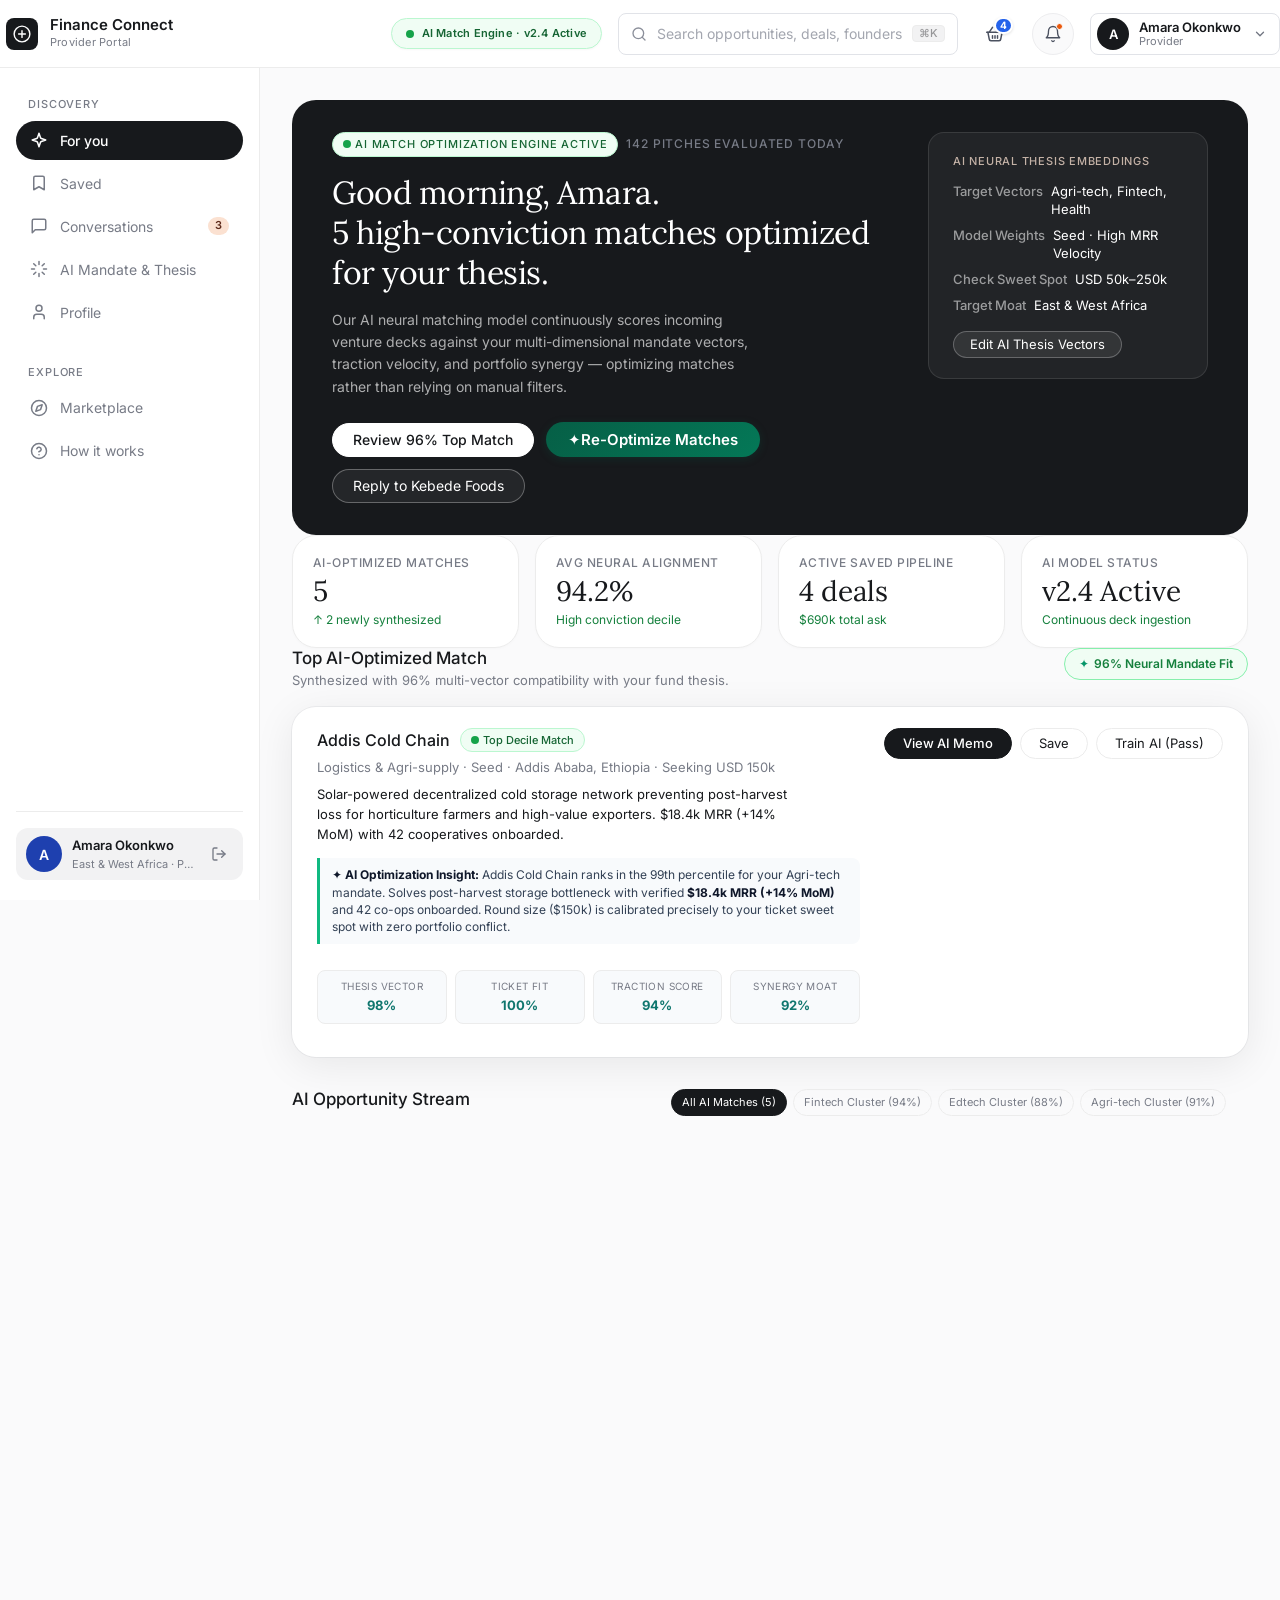
==== dashboard.html @ 10f875cd "Initial commit: Finance Connect AI match optimization platform" ====
<!DOCTYPE html>
<html lang="en">
<head>
  <meta charset="UTF-8" />
  <meta name="viewport" content="width=device-width, initial-scale=1.0" />
  <title>Finance Connect — Provider Dashboard</title>
  <meta name="description" content="Your Finance Connect investor dashboard — matched opportunities, deal pipeline, conversations, and investment focus." />
  <link rel="preconnect" href="https://fonts.googleapis.com" />
  <link rel="preconnect" href="https://fonts.gstatic.com" crossorigin />
  <link href="https://fonts.googleapis.com/css2?family=Lora:ital,wght@0,400;0,500;1,400;1,500&family=Inter:wght@300;400;500;600;700&display=swap" rel="stylesheet" />
  <link rel="stylesheet" href="style.css" />
  <link rel="stylesheet" href="dashboard.css" />
</head>
<body class="dash-body">

  <!-- ── TOP NAVIGATION BAR ── -->
  <header class="dash-top-navbar" id="dash-top-navbar">
    <div class="dash-nav-left">
      <!-- Mobile sidebar hamburger toggle -->
      <button class="dash-nav-toggle" id="dash-sidebar-toggle" aria-label="Toggle navigation menu">
        <svg width="20" height="20" viewBox="0 0 24 24" fill="none" stroke="currentColor" stroke-width="2" stroke-linecap="round">
          <line x1="3" y1="12" x2="21" y2="12"/>
          <line x1="3" y1="6" x2="21" y2="6"/>
          <line x1="3" y1="18" x2="21" y2="18"/>
        </svg>
      </button>

      <!-- Brand Logo -->
      <a href="index.html" class="dash-nav-logo" aria-label="Finance Connect home">
        <div class="dash-logo-icon">
          <svg width="18" height="18" viewBox="0 0 32 32" fill="none">
            <circle cx="16" cy="16" r="14" stroke="#fff" stroke-width="2.5"/>
            <path d="M10 16h12M16 10v12" stroke="#fff" stroke-width="2.5" stroke-linecap="round"/>
          </svg>
        </div>
        <div class="dash-logo-text-group">
          <span class="dash-logo-title">Finance Connect</span>
          <span class="dash-logo-subtitle">Provider Portal</span>
        </div>
      </a>
    </div>

    <!-- Right Controls: Search, Basket/Saved Deals, Notifications, User Profile Capsule -->
    <div class="dash-nav-right">
      <!-- AI Match Optimization Engine Indicator -->
      <div class="dash-ai-engine-pill" title="AI Match Optimization Engine Active">
        <span class="ai-pulse-dot"></span>
        <span>AI Match Engine · v2.4 Active</span>
      </div>

      <!-- Search Input Box -->
      <div class="dash-nav-search" id="dash-nav-search">
        <svg class="dash-search-icon" width="16" height="16" viewBox="0 0 24 24" fill="none" stroke="currentColor" stroke-width="2" stroke-linecap="round" stroke-linejoin="round">
          <circle cx="11" cy="11" r="8"/>
          <line x1="21" y1="21" x2="16.65" y2="16.65"/>
        </svg>
        <input type="text" placeholder="Search opportunities, deals, founders" class="dash-search-input" id="dash-search-input" aria-label="Search opportunities, listings, conversations" />
        <span class="dash-search-shortcut">⌘K</span>
      </div>

      <!-- Action: Saved Basket (with Badge 4) -->
      <div class="dash-nav-action-wrap">
        <button class="dash-nav-icon-btn" id="dash-basket-btn" aria-label="Saved pipeline deals" title="Saved pipeline opportunities">
          <svg width="20" height="20" viewBox="0 0 24 24" fill="none" stroke="currentColor" stroke-width="1.8" stroke-linecap="round" stroke-linejoin="round">
            <path d="m5 10 4-6"/>
            <path d="m19 10-4-6"/>
            <path d="M2 10h20"/>
            <path d="m3.5 10 1.6 8.2a2 2 0 0 0 2 1.8h9.8a2 2 0 0 0 2-1.8l1.6-8.2"/>
            <line x1="9" y1="14" x2="9" y2="17"/>
            <line x1="12" y1="14" x2="12" y2="17"/>
            <line x1="15" y1="14" x2="15" y2="17"/>
          </svg>
          <span class="dash-basket-badge" id="basket-badge-count">4</span>
        </button>

        <!-- Saved deals popover -->
        <div class="dash-popover dash-basket-popover" id="dash-basket-popover">
          <div class="dash-popover-title-row">
            <span class="dash-popover-title">Saved Pipeline Deals</span>
            <span class="dash-badge" id="popover-saved-count">4 items</span>
          </div>
          <div class="dash-popover-list">
            <a href="javascript:void(0)" class="dash-mini-card" data-tab="saved">
              <div class="dash-mini-card-text">
                <span class="dash-mini-card-title">Addis Cold Chain</span>
                <span class="dash-mini-card-sub">Logistics · Seed · USD 150k</span>
              </div>
            </a>
            <a href="javascript:void(0)" class="dash-mini-card" data-tab="saved">
              <div class="dash-mini-card-text">
                <span class="dash-mini-card-title">Kebede Organic Foods</span>
                <span class="dash-mini-card-sub">Agri-processing · Seed · USD 150k</span>
              </div>
            </a>
            <a href="javascript:void(0)" class="dash-mini-card" data-tab="saved">
              <div class="dash-mini-card-text">
                <span class="dash-mini-card-title">SolarLink Clean Energy</span>
                <span class="dash-mini-card-sub">Solar &amp; Storage · USD 220k</span>
              </div>
            </a>
            <a href="javascript:void(0)" class="dash-mini-card" data-tab="saved">
              <div class="dash-mini-card-text">
                <span class="dash-mini-card-title">Meskel Learning</span>
                <span class="dash-mini-card-sub">Edtech · Pre-seed · USD 80k</span>
              </div>
            </a>
          </div>
          <div style="padding-top: 8px; border-top: 1px solid var(--color-border); margin-top: 6px; text-align: center;">
            <button class="btn btn-filled" style="width: 100%; font-size: 12px; padding: 6px 12px;" data-tab="saved">Open Deal Pipeline</button>
          </div>
        </div>
      </div>

      <!-- Notification Bell Button -->
      <div class="dash-nav-action-wrap">
        <button class="dash-nav-icon-btn dash-bell-btn" id="dash-bell-btn" aria-label="Notifications (3 unread)" title="Notifications">
          <svg width="18" height="18" viewBox="0 0 24 24" fill="none" stroke="currentColor" stroke-width="1.8" stroke-linecap="round" stroke-linejoin="round">
            <path d="M6 8a6 6 0 0 1 12 0c0 7 3 9 3 9H3s3-2 3-9"/>
            <path d="M10.3 21a1.94 1.94 0 0 0 3.4 0"/>
          </svg>
          <span class="dash-bell-dot"></span>
        </button>

        <!-- Notifications popover -->
        <div class="dash-popover dash-notif-popover" id="dash-notif-popover">
          <div class="dash-popover-title-row">
            <span class="dash-popover-title">Notifications</span>
            <span class="dash-badge">3 unread</span>
          </div>
          <div class="dash-popover-list">
            <a href="javascript:void(0)" class="dash-mini-card" data-tab="conversations">
              <div class="dash-mini-card-text">
                <span class="dash-mini-card-title">Kebede Foods replied</span>
                <span class="dash-mini-card-sub">Updated pitch deck &amp; model shared · 12m ago</span>
              </div>
            </a>
            <a href="javascript:void(0)" class="dash-mini-card" data-tab="for-you">
              <div class="dash-mini-card-text">
                <span class="dash-mini-card-title">New 96% Match: Addis Cold Chain</span>
                <span class="dash-mini-card-sub">Perfect fit for seed agritech/logistics</span>
              </div>
            </a>
            <a href="javascript:void(0)" class="dash-mini-card" data-tab="conversations">
              <div class="dash-mini-card-text">
                <span class="dash-mini-card-title">Selam Health call booked</span>
                <span class="dash-mini-card-sub">Scheduled for Friday 2:00 PM EAT</span>
              </div>
            </a>
          </div>
        </div>
      </div>

      <!-- User Profile Capsule -->
      <div class="dash-user-capsule-wrap">
        <button class="dash-user-capsule" id="dash-user-capsule-btn" aria-haspopup="true" aria-expanded="false" aria-label="User account menu">
          <img src="https://images.unsplash.com/photo-1573496359142-b8d87734a5a2?auto=format&fit=crop&w=120&h=120&q=80" alt="Amara Okonkwo" class="dash-capsule-avatar-img" onerror="this.style.display='none'; this.nextElementSibling.style.display='flex';" />
          <div class="dash-capsule-avatar-fallback">A</div>
          <div class="dash-capsule-text">
            <span class="dash-capsule-name">Amara Okonkwo</span>
            <span class="dash-capsule-role">Provider</span>
          </div>
          <svg class="dash-capsule-chevron" width="14" height="14" viewBox="0 0 24 24" fill="none" stroke="currentColor" stroke-width="2.2" stroke-linecap="round" stroke-linejoin="round">
            <polyline points="6 9 12 15 18 9"></polyline>
          </svg>
        </button>

        <!-- Dropdown Menu -->
        <div class="dash-popover dash-user-menu" id="dash-user-menu">
          <div class="dash-popover-header">
            <div class="dash-popover-user-name">Amara Okonkwo</div>
            <div class="dash-popover-user-email">amara.okonkwo@nilehorizon.capital</div>
          </div>
          <div class="dash-popover-divider"></div>
          <a href="javascript:void(0)" class="dash-popover-link" data-tab="profile">
            <svg width="15" height="15" viewBox="0 0 24 24" fill="none" stroke="currentColor" stroke-width="2"><path d="M20 21v-2a4 4 0 0 0-4-4H8a4 4 0 0 0-4 4v2"/><circle cx="12" cy="7" r="4"/></svg>
            Provider Profile &amp; Credentials
          </a>
          <a href="javascript:void(0)" class="dash-popover-link" data-tab="focus">
            <svg width="15" height="15" viewBox="0 0 24 24" fill="none" stroke="currentColor" stroke-width="2"><circle cx="12" cy="12" r="10"/><circle cx="12" cy="6" r="2"/></svg>
            Investment Mandate
          </a>
          <a href="javascript:void(0)" class="dash-popover-link" data-tab="saved">
            <svg width="15" height="15" viewBox="0 0 24 24" fill="none" stroke="currentColor" stroke-width="2"><path d="m19 21-7-4-7 4V5a2 2 0 0 1 2-2h10a2 2 0 0 1 2 2v16z"/></svg>
            Saved Deals Pipeline
          </a>
          <a href="index.html" class="dash-popover-link">
            <svg width="15" height="15" viewBox="0 0 24 24" fill="none" stroke="currentColor" stroke-width="2"><circle cx="12" cy="12" r="10"/><polygon points="16.24 7.76 14.12 14.12 7.76 16.24 9.88 9.88 16.24 7.76"/></svg>
            Public Marketplace
          </a>
          <div class="dash-popover-divider"></div>
          <a href="index.html" class="dash-popover-link logout-link">
            <svg width="15" height="15" viewBox="0 0 24 24" fill="none" stroke="currentColor" stroke-width="2"><path d="M9 21H5a2 2 0 0 1-2-2V5a2 2 0 0 1 2-2h4"/><polyline points="16 17 21 12 16 7"/><line x1="21" y1="12" x2="9" y2="12"/></svg>
            Sign out
          </a>
        </div>
      </div>
    </div>
  </header>

  <!-- ── APP LAYOUT WRAPPER ── -->
  <div class="dash-layout">

    <!-- SIDEBAR NAVIGATION -->
    <aside class="dash-sidebar" id="dash-sidebar">
      <div class="dash-sidebar-top">
        <!-- Navigation Links -->
        <nav class="dash-nav-group" aria-label="Main menu">
          <div class="dash-nav-section-title">Discovery</div>
          
          <a href="#for-you" class="dash-nav-item dash-nav-item-active" data-tab="for-you" id="nav-for-you">
            <svg width="18" height="18" viewBox="0 0 24 24" fill="none" stroke="currentColor" stroke-width="2" stroke-linecap="round" stroke-linejoin="round">
              <path d="m12 3-1.9 5.8a2 2 0 0 1-1.3 1.3L3 12l5.8 1.9a2 2 0 0 1 1.3 1.3L12 21l1.9-5.8a2 2 0 0 1 1.3-1.3L21 12l-5.8-1.9a2 2 0 0 1-1.3-1.3z"/>
            </svg>
            <span>For you</span>
          </a>

          <a href="#saved" class="dash-nav-item" data-tab="saved" id="nav-saved">
            <svg width="18" height="18" viewBox="0 0 24 24" fill="none" stroke="currentColor" stroke-width="2" stroke-linecap="round" stroke-linejoin="round">
              <path d="m19 21-7-4-7 4V5a2 2 0 0 1 2-2h10a2 2 0 0 1 2 2v16z"/>
            </svg>
            <span>Saved</span>
          </a>

          <a href="#conversations" class="dash-nav-item" data-tab="conversations" id="nav-conversations">
            <svg width="18" height="18" viewBox="0 0 24 24" fill="none" stroke="currentColor" stroke-width="2" stroke-linecap="round" stroke-linejoin="round">
              <path d="M21 15a2 2 0 0 1-2 2H7l-4 4V5a2 2 0 0 1 2-2h14a2 2 0 0 1 2 2z"/>
            </svg>
            <span>Conversations</span>
            <span class="dash-badge" aria-label="3 unread">3</span>
          </a>

          <a href="#focus" class="dash-nav-item" data-tab="focus" id="nav-focus">
            <svg width="18" height="18" viewBox="0 0 24 24" fill="none" stroke="currentColor" stroke-width="2" stroke-linecap="round" stroke-linejoin="round">
              <path d="M12 2v4M12 18v4M4.93 4.93l2.83 2.83M16.24 16.24l2.83 2.83M2 12h4M18 12h4M4.93 19.07l2.83-2.83M16.24 7.76l2.83-2.83"/>
            </svg>
            <span>AI Mandate &amp; Thesis</span>
          </a>

          <a href="#profile" class="dash-nav-item" data-tab="profile" id="nav-profile">
            <svg width="18" height="18" viewBox="0 0 24 24" fill="none" stroke="currentColor" stroke-width="2" stroke-linecap="round" stroke-linejoin="round">
              <path d="M19 21v-2a4 4 0 0 0-4-4H9a4 4 0 0 0-4 4v2"/>
              <circle cx="12" cy="7" r="4"/>
            </svg>
            <span>Profile</span>
          </a>

          <div class="dash-nav-section-title" style="margin-top: 20px;">Explore</div>
          <a href="index.html" class="dash-nav-item" id="nav-marketplace">
            <svg width="18" height="18" viewBox="0 0 24 24" fill="none" stroke="currentColor" stroke-width="2" stroke-linecap="round" stroke-linejoin="round">
              <circle cx="12" cy="12" r="10"/>
              <polygon points="16.24 7.76 14.12 14.12 7.76 16.24 9.88 9.88 16.24 7.76"/>
            </svg>
            <span>Marketplace</span>
          </a>
          <a href="index.html#how-it-works" class="dash-nav-item" id="nav-how">
            <svg width="18" height="18" viewBox="0 0 24 24" fill="none" stroke="currentColor" stroke-width="2" stroke-linecap="round" stroke-linejoin="round">
              <circle cx="12" cy="12" r="10"/>
              <path d="M9.09 9a3 3 0 0 1 5.83 1c0 2-3 3-3 3"/>
              <line x1="12" y1="17" x2="12.01" y2="17"/>
            </svg>
            <span>How it works</span>
          </a>
        </nav>
      </div>

      <!-- Sidebar Bottom / Account -->
      <div class="dash-sidebar-bottom">
        <div class="dash-user-card" id="user-card">
          <div class="dash-avatar" aria-label="Amara's account">A</div>
          <div class="dash-user-info">
            <span class="dash-user-name">Amara Okonkwo</span>
            <span class="dash-user-role">East &amp; West Africa · Partner</span>
          </div>
          <a href="index.html" class="dash-user-logout" title="Back to homepage" aria-label="Back to homepage">
            <svg width="16" height="16" viewBox="0 0 24 24" fill="none" stroke="currentColor" stroke-width="2" stroke-linecap="round" stroke-linejoin="round">
              <path d="M9 21H5a2 2 0 0 1-2-2V5a2 2 0 0 1 2-2h4"/>
              <polyline points="16 17 21 12 16 7"/>
              <line x1="21" y1="12" x2="9" y2="12"/>
            </svg>
          </a>
        </div>
      </div>
    </aside>

    <!-- Mobile Backdrop -->
    <div class="dash-sidebar-backdrop" id="sidebar-backdrop"></div>

    <!-- MAIN CONTENT VIEW CONTAINER -->
    <div class="dash-main-wrapper">
      <main class="dash-main" id="dash-main">

        <!-- ========================================================
             INTERFACE 1: "FOR YOU" (DEAL FLOW & MATCHES HUB)
             ======================================================== -->
        <div class="dash-view dash-view-active" id="view-for-you">

          <!-- ── HERO BANNER ── -->
          <section class="dash-hero" id="dash-hero" aria-labelledby="hero-heading">
            <div class="dash-hero-left">
              <p class="dash-hero-meta" style="display:flex; align-items:center; gap:8px;">
                <span class="ai-tag-pill"><span class="ai-pulse-dot"></span> AI Match Optimization Engine Active</span>
                <span style="font-size:12px; color:var(--color-slate-gray);">142 Pitches Evaluated Today</span>
              </p>
              <h1 class="dash-hero-heading" id="hero-heading">
                Good morning, Amara.<br />5 high-conviction matches optimized for your thesis.
              </h1>
              <p class="dash-hero-sub">
                Our AI neural matching model continuously scores incoming venture decks against your multi-dimensional mandate vectors, traction velocity, and portfolio synergy — optimizing matches rather than relying on manual filters.
              </p>
              <div class="dash-hero-ctas">
                <button class="btn dash-btn-hero-filled" onclick="openOppModal('addis')">Review 96% Top Match</button>
                <button class="btn btn-ai-optimize" id="hero-reoptimize-btn" onclick="runAiOptimization()">
                  <span id="opt-btn-icon">✦</span> <span id="opt-btn-text">Re-Optimize Matches</span>
                </button>
                <button class="btn dash-btn-hero-outline" data-tab="conversations">Reply to Kebede Foods</button>
              </div>
            </div>
            <div class="dash-hero-right">
              <p class="dash-focus-label">AI Neural Thesis Embeddings</p>
              <div class="dash-focus-rows">
                <div class="dash-focus-row">
                  <span class="dash-focus-key">Target Vectors</span>
                  <span class="dash-focus-val">Agri-tech, Fintech, Health</span>
                </div>
                <div class="dash-focus-row">
                  <span class="dash-focus-key">Model Weights</span>
                  <span class="dash-focus-val">Seed · High MRR Velocity</span>
                </div>
                <div class="dash-focus-row">
                  <span class="dash-focus-key">Check Sweet Spot</span>
                  <span class="dash-focus-val">USD 50k–250k</span>
                </div>
                <div class="dash-focus-row">
                  <span class="dash-focus-key">Target Moat</span>
                  <span class="dash-focus-val">East &amp; West Africa</span>
                </div>
              </div>
              <button class="btn dash-btn-focus-edit" data-tab="focus">Edit AI Thesis Vectors</button>
            </div>
          </section>

          <!-- Quick Metrics Bar -->
          <div class="view-metrics-strip">
            <div class="metric-box">
              <span class="metric-label">AI-Optimized Matches</span>
              <span class="metric-value">5</span>
              <span class="metric-trend" style="color:#15803d;">↑ 2 newly synthesized</span>
            </div>
            <div class="metric-box">
              <span class="metric-label">Avg Neural Alignment</span>
              <span class="metric-value">94.2%</span>
              <span class="metric-trend">High conviction decile</span>
            </div>
            <div class="metric-box">
              <span class="metric-label">Active Saved Pipeline</span>
              <span class="metric-value" id="metrics-saved-count">4 deals</span>
              <span class="metric-trend">$690k total ask</span>
            </div>
            <div class="metric-box">
              <span class="metric-label">AI Model Status</span>
              <span class="metric-value">v2.4 Active</span>
              <span class="metric-trend">Continuous deck ingestion</span>
            </div>
          </div>

          <!-- ── CONTENT SECTION ── -->
          <div class="dash-content">

            <!-- ── TOP MATCH ── -->
            <section class="dash-section" id="top-match" aria-labelledby="top-match-heading">
              <div class="dash-section-header">
                <div>
                  <h2 class="dash-section-title" id="top-match-heading">Top AI-Optimized Match</h2>
                  <p class="dash-section-sub">Synthesized with 96% multi-vector compatibility with your fund thesis.</p>
                </div>
                <span class="ai-match-badge highlight" style="padding: 6px 14px; font-size: 12px;">
                  <span class="ai-sparkle-icon">✦</span> 96% Neural Mandate Fit
                </span>
              </div>

              <div class="opp-card opp-card-featured" id="opp-addis">
                <div class="opp-card-main">
                  <div class="opp-card-info">
                    <div style="display:flex; align-items:center; gap: 10px;">
                      <h3 class="opp-name">Addis Cold Chain</h3>
                      <span class="ai-tag-pill"><span class="ai-pulse-dot"></span> Top Decile Match</span>
                    </div>
                    <p class="opp-meta">Logistics &amp; Agri-supply · Seed · Addis Ababa, Ethiopia · Seeking USD 150k</p>
                    <p class="opp-desc">
                      Solar-powered decentralized cold storage network preventing post-harvest loss for horticulture farmers and high-value exporters. $18.4k MRR (+14% MoM) with 42 cooperatives onboarded.
                    </p>

                    <div class="ai-rationale-callout">
                      <strong>✦ AI Optimization Insight:</strong> Addis Cold Chain ranks in the 99th percentile for your Agri-tech mandate. Solves post-harvest storage bottleneck with verified <strong>$18.4k MRR (+14% MoM)</strong> and 42 co-ops onboarded. Round size ($150k) is calibrated precisely to your ticket sweet spot with zero portfolio conflict.
                    </div>

                    <div class="ai-vector-strip">
                      <div class="ai-vector-item">
                        <div class="ai-vector-label">Thesis Vector</div>
                        <div class="ai-vector-value">98%</div>
                      </div>
                      <div class="ai-vector-item">
                        <div class="ai-vector-label">Ticket Fit</div>
                        <div class="ai-vector-value">100%</div>
                      </div>
                      <div class="ai-vector-item">
                        <div class="ai-vector-label">Traction Score</div>
                        <div class="ai-vector-value">94%</div>
                      </div>
                      <div class="ai-vector-item">
                        <div class="ai-vector-label">Synergy Moat</div>
                        <div class="ai-vector-value">92%</div>
                      </div>
                    </div>
                  </div>
                  <div class="opp-card-actions">
                    <button class="btn dash-btn-view" onclick="openOppModal('addis')">View AI Memo</button>
                    <button class="btn dash-btn-outline-sm save-toggle-btn" data-deal="Addis Cold Chain" data-ask="$150k" data-stage="Seed" data-sector="Logistics">Save</button>
                    <button class="btn dash-btn-outline-sm not-for-me-btn" title="Provides negative reinforcement to tune model weights">Train AI (Pass)</button>
                  </div>
                </div>
              </div>
            </section>

            <!-- ── MORE MATCHES ── -->
            <section class="dash-section" id="more-matches" aria-labelledby="more-matches-heading">
              <div class="dash-section-header">
                <div>
                  <h2 class="dash-section-title" id="more-matches-heading">AI Opportunity Stream</h2>
                  <p class="dash-section-sub">Continuously optimized and ranked by neural alignment with your mandate.</p>
                </div>
                <div class="trending-pills-wrap" style="margin: 0;">
                  <span class="trending-pill active-pill-tag" onclick="filterDeals(this, 'all')">All AI Matches (5)</span>
                  <span class="trending-pill" onclick="filterDeals(this, 'Fintech')">Fintech Cluster (94%)</span>
                  <span class="trending-pill" onclick="filterDeals(this, 'Edtech')">Edtech Cluster (88%)</span>
                  <span class="trending-pill" onclick="filterDeals(this, 'Agri-tech')">Agri-tech Cluster (91%)</span>
                  <span class="trending-pill" onclick="filterDeals(this, 'Clean')">CleanTech Cluster (95%)</span>
                </div>
              </div>

              <div class="opp-grid">

                <div class="opp-card" id="opp-meskel" data-sector="Edtech">
                  <div style="display:flex; justify-content:space-between; align-items:flex-start;">
                    <h3 class="opp-name">Meskel Learning</h3>
                    <span class="ai-match-badge"><span class="ai-sparkle-icon">✦</span> 88% Fit</span>
                  </div>
                  <p class="opp-meta">Edtech · Pre-seed · Nairobi · USD 80k</p>
                  <p style="font-size: 13px; color: var(--color-slate-gray); line-height: 1.4; margin: 4px 0;">
                    B2B STEM curriculum software and teacher training platform adopted by 120 private schools across Kenya.
                  </p>
                  <div class="ai-rationale-callout" style="margin: 4px 0 8px 0; font-size:11px;">
                    <strong>✦ AI Rationale:</strong> Strong school renewal rate (96%); matches early-stage East Africa digital learning thesis.
                  </div>
                  <div class="opp-tags">
                    <span class="opp-tag">Education</span>
                    <span class="opp-tag">Pre-seed</span>
                    <span class="opp-tag">Kenya</span>
                  </div>
                  <div class="opp-card-actions opp-card-actions-sm">
                    <button class="btn dash-btn-view" onclick="openOppModal('meskel')">View</button>
                    <button class="btn dash-btn-outline-sm save-toggle-btn" data-deal="Meskel Learning" data-ask="$80k" data-stage="Pre-seed" data-sector="Edtech">Save</button>
                    <button class="btn dash-btn-outline-sm not-for-me-btn" title="Provides negative feedback to refine future AI optimization">Train AI (Pass)</button>
                  </div>
                </div>

                <div class="opp-card" id="opp-tana" data-sector="Fintech">
                  <div style="display:flex; justify-content:space-between; align-items:flex-start;">
                    <h3 class="opp-name">Tana Payments</h3>
                    <span class="ai-match-badge" style="background:#dcfce7; color:#15803d;"><span class="ai-sparkle-icon">✦</span> 94% Fit</span>
                  </div>
                  <p class="opp-meta">Fintech · Seed · Lagos, Nigeria · USD 200k</p>
                  <p style="font-size: 13px; color: var(--color-slate-gray); line-height: 1.4; margin: 4px 0;">
                    Embedded working capital and treasury API for African FMCG distributors. $3.2M processed in Q3.
                  </p>
                  <div class="ai-rationale-callout" style="margin: 4px 0 8px 0; font-size:11px;">
                    <strong>✦ AI Rationale:</strong> Rapid Q3 GMV acceleration; fits high-conviction West Africa trade infrastructure vector.
                  </div>
                  <div class="opp-tags">
                    <span class="opp-tag">B2B Fintech</span>
                    <span class="opp-tag">Seed</span>
                    <span class="opp-tag">Nigeria</span>
                  </div>
                  <div class="opp-card-actions opp-card-actions-sm">
                    <button class="btn dash-btn-view" onclick="openOppModal('tana')">View</button>
                    <button class="btn dash-btn-outline-sm save-toggle-btn" data-deal="Tana Payments" data-ask="$200k" data-stage="Seed" data-sector="Fintech">Save</button>
                    <button class="btn dash-btn-outline-sm not-for-me-btn" title="Provides negative feedback to refine future AI optimization">Train AI (Pass)</button>
                  </div>
                </div>

                <div class="opp-card" id="opp-harar" data-sector="Agri-tech">
                  <div style="display:flex; justify-content:space-between; align-items:flex-start;">
                    <h3 class="opp-name">Harar Coffee Co-op</h3>
                    <span class="ai-match-badge"><span class="ai-sparkle-icon">✦</span> 91% Fit</span>
                  </div>
                  <p class="opp-meta">Agri-tech &amp; Export · Seed · Dire Dawa · USD 120k</p>
                  <p style="font-size: 13px; color: var(--color-slate-gray); line-height: 1.4; margin: 4px 0;">
                    Direct-to-roaster micro-lot traceability platform delivering 30% higher margins to 850 smallholders.
                  </p>
                  <div class="ai-rationale-callout" style="margin: 4px 0 8px 0; font-size:11px;">
                    <strong>✦ AI Rationale:</strong> $140k export revenue backed by locked EU buyer purchase orders; high ESG impact score.
                  </div>
                  <div class="opp-tags">
                    <span class="opp-tag">Agri-processing</span>
                    <span class="opp-tag">Seed</span>
                    <span class="opp-tag">Ethiopia</span>
                  </div>
                  <div class="opp-card-actions opp-card-actions-sm">
                    <button class="btn dash-btn-view" onclick="openOppModal('harar')">View</button>
                    <button class="btn dash-btn-outline-sm save-toggle-btn" data-deal="Harar Coffee Co-op" data-ask="$120k" data-stage="Seed" data-sector="Agri-tech">Save</button>
                    <button class="btn dash-btn-outline-sm not-for-me-btn" title="Provides negative feedback to refine future AI optimization">Train AI (Pass)</button>
                  </div>
                </div>

                <div class="opp-card" id="opp-solar" data-sector="Clean">
                  <div style="display:flex; justify-content:space-between; align-items:flex-start;">
                    <h3 class="opp-name">SolarLink Clean Energy</h3>
                    <span class="ai-match-badge" style="background:#e0e7ff; color:#3730a3;"><span class="ai-sparkle-icon">✦</span> 95% Fit</span>
                  </div>
                  <p class="opp-meta">CleanTech &amp; Mini-grids · Seed+ · Kigali, Rwanda · USD 220k</p>
                  <p style="font-size: 13px; color: var(--color-slate-gray); line-height: 1.4; margin: 4px 0;">
                    Containerized solar micro-grids with IoT remote metering powering 14 agro-processing hubs in Rwanda.
                  </p>
                  <div class="ai-rationale-callout" style="margin: 4px 0 8px 0; font-size:11px;">
                    <strong>✦ AI Rationale:</strong> Recurring telemetry cash flows from commercial agri-hubs; matches renewable asset focus.
                  </div>
                  <div class="opp-tags">
                    <span class="opp-tag">Renewable</span>
                    <span class="opp-tag">Seed</span>
                    <span class="opp-tag">Rwanda</span>
                  </div>
                  <div class="opp-card-actions opp-card-actions-sm">
                    <button class="btn dash-btn-view" onclick="openOppModal('solar')">View</button>
                    <button class="btn dash-btn-outline-sm save-toggle-btn" data-deal="SolarLink Clean Energy" data-ask="$220k" data-stage="Seed+" data-sector="Clean Energy">Save</button>
                    <button class="btn dash-btn-outline-sm not-for-me-btn" title="Provides negative feedback to refine future AI optimization">Train AI (Pass)</button>
                  </div>
                </div>

              </div>
            </section>

            <!-- ── PROFILE COMPLETION BANNER ── -->
            <section class="dash-section dash-profile-banner" id="profile-banner">
              <div class="profile-banner-text">
                <p class="profile-banner-title">Complete your Institutional Provider Credentials</p>
                <p class="profile-banner-sub">
                  Founders review verified investor credentials before sharing confidential data rooms and audited cap tables.
                </p>
              </div>
              <button class="btn btn-filled" data-tab="profile">View &amp; Verify Profile (85%)</button>
            </section>

          </div><!-- end dash-content -->
        </div><!-- end view-for-you -->


        <!-- ========================================================
             INTERFACE 2: "SAVED" (DEAL PIPELINE & DUE DILIGENCE)
             ======================================================== -->
        <div class="dash-view" id="view-saved">
          <div class="view-header">
            <div class="view-header-left">
              <div class="view-pretitle">Deal Flow Pipeline</div>
              <h1 class="view-title">Saved Opportunities &amp; Due Diligence</h1>
              <p class="view-subtitle">Track active evaluations, record diligence notes, and manage term sheet progressions.</p>
            </div>
            <div class="view-header-actions">
              <button class="btn dash-btn-outline-sm" onclick="exportPipeline()">
                <svg width="14" height="14" viewBox="0 0 24 24" fill="none" stroke="currentColor" stroke-width="2" style="margin-right:6px;"><path d="M21 15v4a2 2 0 0 1-2 2H5a2 2 0 0 1-2-2v-4"/><polyline points="7 10 12 15 17 10"/><line x1="12" y1="15" x2="12" y2="3"/></svg>
                Export Pipeline
              </button>
              <button class="btn btn-filled" data-tab="for-you" style="font-size:13px; padding:8px 18px;">+ Find More Deals</button>
            </div>
          </div>

          <!-- Pipeline Metrics Strip -->
          <div class="view-metrics-strip">
            <div class="metric-box">
              <span class="metric-label">Pipeline Volume</span>
              <span class="metric-value">$690,000</span>
              <span class="metric-trend">4 active opportunities</span>
            </div>
            <div class="metric-box">
              <span class="metric-label">In Due Diligence</span>
              <span class="metric-value">1 deal</span>
              <span class="metric-trend">Audit &amp; Data Room</span>
            </div>
            <div class="metric-box">
              <span class="metric-label">Term Sheet Stage</span>
              <span class="metric-value">1 deal</span>
              <span class="metric-trend" style="color:#15803d;">Co-syndicate lead</span>
            </div>
            <div class="metric-box">
              <span class="metric-label">Avg Ticket Requested</span>
              <span class="metric-value">$172.5k</span>
              <span class="metric-trend">Within $50k–$250k range</span>
            </div>
          </div>

          <!-- Pipeline Toolbar -->
          <div class="pipeline-toolbar">
            <div class="pipeline-filter-tabs">
              <button class="pipeline-filter-btn active" onclick="filterPipelineStage('all', this)">All Deals (4)</button>
              <button class="pipeline-filter-btn" onclick="filterPipelineStage('eval', this)">Evaluation (2)</button>
              <button class="pipeline-filter-btn" onclick="filterPipelineStage('diligence', this)">Due Diligence (1)</button>
              <button class="pipeline-filter-btn" onclick="filterPipelineStage('termsheet', this)">Term Sheet (1)</button>
            </div>
            <div style="font-size: 13px; color: var(--color-slate-gray);">
              💡 Drag or change dropdown to advance deal stages
            </div>
          </div>

          <!-- Pipeline Kanban Board -->
          <div class="pipeline-board">

            <!-- Column 1: Initial Evaluation -->
            <div class="pipeline-col" id="col-eval">
              <div class="pipeline-col-header">
                <div class="pipeline-col-title-group">
                  <span class="pipeline-col-title">1. Initial Evaluation</span>
                  <span class="pipeline-col-count" id="count-col-eval">2</span>
                </div>
              </div>

              <div class="pipeline-cards-list">
                
                <div class="pipeline-card" id="pcard-addis">
                  <div class="pipeline-card-top">
                    <div>
                      <h4 class="pipeline-card-name">Addis Cold Chain</h4>
                      <div class="pipeline-card-meta">Logistics · Seed · USD 150k</div>
                    </div>
                    <span class="pipeline-card-badge">96% Match</span>
                  </div>
                  <div class="pipeline-card-note">
                    "Reviewed unit economics on cold-storage lockers. Scheduled intro call with CEO Hanan for Thursday."
                  </div>
                  <div class="pipeline-card-footer">
                    <select class="pipeline-stage-select" onchange="moveDealStage(this, 'pcard-addis')">
                      <option value="eval" selected>Evaluation</option>
                      <option value="diligence">Due Diligence</option>
                      <option value="termsheet">Term Sheet</option>
                    </select>
                    <div class="pipeline-card-actions">
                      <button class="btn dash-btn-outline-sm" onclick="openOppModal('addis')" style="font-size:11px; padding:3px 8px;">View</button>
                      <button class="btn btn-filled" data-tab="conversations" style="font-size:11px; padding:3px 8px;">Chat</button>
                    </div>
                  </div>
                </div>

                <div class="pipeline-card" id="pcard-meskel">
                  <div class="pipeline-card-top">
                    <div>
                      <h4 class="pipeline-card-name">Meskel Learning</h4>
                      <div class="pipeline-card-meta">Edtech · Pre-seed · USD 80k</div>
                    </div>
                    <span class="pipeline-card-badge" style="background:#e0f2fe; color:#0369a1;">88% Match</span>
                  </div>
                  <div class="pipeline-card-note">
                    "B2B school subscription ARR is growing +22% MoM. Awaiting updated retention cohort analysis."
                  </div>
                  <div class="pipeline-card-footer">
                    <select class="pipeline-stage-select" onchange="moveDealStage(this, 'pcard-meskel')">
                      <option value="eval" selected>Evaluation</option>
                      <option value="diligence">Due Diligence</option>
                      <option value="termsheet">Term Sheet</option>
                    </select>
                    <div class="pipeline-card-actions">
                      <button class="btn dash-btn-outline-sm" onclick="openOppModal('meskel')" style="font-size:11px; padding:3px 8px;">View</button>
                      <button class="btn btn-filled" data-tab="conversations" style="font-size:11px; padding:3px 8px;">Chat</button>
                    </div>
                  </div>
                </div>

              </div>
            </div>

            <!-- Column 2: Due Diligence -->
            <div class="pipeline-col" id="col-diligence">
              <div class="pipeline-col-header">
                <div class="pipeline-col-title-group">
                  <span class="pipeline-col-title">2. Due Diligence &amp; Audit</span>
                  <span class="pipeline-col-count" id="count-col-diligence">1</span>
                </div>
              </div>

              <div class="pipeline-cards-list">

                <div class="pipeline-card" id="pcard-kebede">
                  <div class="pipeline-card-top">
                    <div>
                      <h4 class="pipeline-card-name">Kebede Organic Foods</h4>
                      <div class="pipeline-card-meta">Agri-processing · Seed · USD 150k</div>
                    </div>
                    <span class="pipeline-card-badge" style="background:#ecfdf5; color:#065f46;">92% Match</span>
                  </div>
                  <div class="pipeline-card-note">
                    "Audited 2025 financial statements received. Legal review of export agreements and farmer cooperative contracts ongoing."
                  </div>
                  <div class="pipeline-card-footer">
                    <select class="pipeline-stage-select" onchange="moveDealStage(this, 'pcard-kebede')">
                      <option value="eval">Evaluation</option>
                      <option value="diligence" selected>Due Diligence</option>
                      <option value="termsheet">Term Sheet</option>
                    </select>
                    <div class="pipeline-card-actions">
                      <button class="btn dash-btn-outline-sm" onclick="openOppModal('kebede')" style="font-size:11px; padding:3px 8px;">View</button>
                      <button class="btn btn-filled" data-tab="conversations" style="font-size:11px; padding:3px 8px;">Chat</button>
                    </div>
                  </div>
                </div>

              </div>
            </div>

            <!-- Column 3: Term Sheet & Negotiation -->
            <div class="pipeline-col" id="col-termsheet">
              <div class="pipeline-col-header">
                <div class="pipeline-col-title-group">
                  <span class="pipeline-col-title">3. Term Sheet &amp; Closing</span>
                  <span class="pipeline-col-count" id="count-col-termsheet">1</span>
                </div>
              </div>

              <div class="pipeline-cards-list">

                <div class="pipeline-card" id="pcard-solar">
                  <div class="pipeline-card-top">
                    <div>
                      <h4 class="pipeline-card-name">SolarLink Clean Energy</h4>
                      <div class="pipeline-card-meta">Solar Mini-grids · Seed+ · USD 220k</div>
                    </div>
                    <span class="pipeline-card-badge" style="background:#eff6ff; color:#1d4ed8;">95% Match</span>
                  </div>
                  <div class="pipeline-card-note">
                    "Term sheet issued. Participating in syndicated round with Kigali Impact Fund. Closing expected by end of month."
                  </div>
                  <div class="pipeline-card-footer">
                    <select class="pipeline-stage-select" onchange="moveDealStage(this, 'pcard-solar')">
                      <option value="eval">Evaluation</option>
                      <option value="diligence">Due Diligence</option>
                      <option value="termsheet" selected>Term Sheet</option>
                    </select>
                    <div class="pipeline-card-actions">
                      <button class="btn dash-btn-outline-sm" onclick="openOppModal('solar')" style="font-size:11px; padding:3px 8px;">View</button>
                      <button class="btn btn-filled" data-tab="conversations" style="font-size:11px; padding:3px 8px;">Chat</button>
                    </div>
                  </div>
                </div>

              </div>
            </div>

          </div><!-- end pipeline-board -->
        </div><!-- end view-saved -->


        <!-- ========================================================
             INTERFACE 3: "CONVERSATIONS" (DEAL ROOM & MESSAGING)
             ======================================================== -->
        <div class="dash-view" id="view-conversations">
          <div class="view-header">
            <div class="view-header-left">
              <div class="view-pretitle">Confidential Communications</div>
              <h1 class="view-title">Founder Deal Rooms &amp; Messages</h1>
              <p class="view-subtitle">Review shared pitch decks, discuss financial models, and schedule introduction calls with founders.</p>
            </div>
            <div class="view-header-actions">
              <button class="btn dash-btn-outline-sm" onclick="scheduleCallModal()">
                <svg width="14" height="14" viewBox="0 0 24 24" fill="none" stroke="currentColor" stroke-width="2" style="margin-right:6px;"><rect x="3" y="4" width="18" height="18" rx="2" ry="2"/><line x1="16" y1="2" x2="16" y2="6"/><line x1="8" y1="2" x2="8" y2="6"/><line x1="3" y1="10" x2="21" y2="10"/></svg>
                Schedule Call
              </button>
            </div>
          </div>

          <!-- Split-pane Deal Room Container -->
          <div class="dealroom-container">

            <!-- Left Sidebar: Threads List -->
            <div class="dealroom-sidebar">
              <div class="dealroom-search-bar">
                <input type="text" placeholder="Filter conversations..." class="dealroom-search-input" id="thread-search" oninput="filterThreads(this.value)" />
              </div>

              <div class="dealroom-threads-list" id="threads-container">

                <!-- Thread 1: Kebede Organic Foods (Active) -->
                <div class="dealroom-thread-item active" onclick="selectThread('kebede', this)">
                  <div class="thread-avatar">KF</div>
                  <div class="thread-content">
                    <div class="thread-header-row">
                      <span class="thread-name">Kebede Foods</span>
                      <span class="thread-time">12m ago</span>
                    </div>
                    <p class="thread-snippet" id="snippet-kebede">Just uploaded the revised financial model with 2026 projections.</p>
                    <div class="thread-tag-row">
                      <span class="convo-badge badge-new" style="font-size:10px;">New Reply</span>
                      <span class="dash-mini-card-sub">Seed · $150k</span>
                    </div>
                  </div>
                </div>

                <!-- Thread 2: Selam Health -->
                <div class="dealroom-thread-item" onclick="selectThread('selam', this)">
                  <div class="thread-avatar" style="background:#dbeafe; color:#1e40af;">SH</div>
                  <div class="thread-content">
                    <div class="thread-header-row">
                      <span class="thread-name">Selam Health</span>
                      <span class="thread-time">3h ago</span>
                    </div>
                    <p class="thread-snippet">Call confirmed for Friday at 2:00 PM EAT.</p>
                    <div class="thread-tag-row">
                      <span class="convo-badge badge-active" style="font-size:10px;">In discussion</span>
                      <span class="dash-mini-card-sub">Health · $180k</span>
                    </div>
                  </div>
                </div>

                <!-- Thread 3: Abay Pay -->
                <div class="dealroom-thread-item" onclick="selectThread('abay', this)">
                  <div class="thread-avatar" style="background:#fef3c7; color:#92400e;">AP</div>
                  <div class="thread-content">
                    <div class="thread-header-row">
                      <span class="thread-name">Abay Pay</span>
                      <span class="thread-time">2d ago</span>
                    </div>
                    <p class="thread-snippet">We sent over questions regarding merchant processing licenses.</p>
                    <div class="thread-tag-row">
                      <span class="convo-badge badge-waiting" style="font-size:10px;">Waiting on founder</span>
                      <span class="dash-mini-card-sub">Fintech · $200k</span>
                    </div>
                  </div>
                </div>

                <!-- Thread 4: Addis Cold Chain -->
                <div class="dealroom-thread-item" onclick="selectThread('addis', this)">
                  <div class="thread-avatar" style="background:#e0e7ff; color:#3730a3;">AC</div>
                  <div class="thread-content">
                    <div class="thread-header-row">
                      <span class="thread-name">Addis Cold Chain</span>
                      <span class="thread-time">Yesterday</span>
                    </div>
                    <p class="thread-snippet">Thank you for reviewing Addis Cold Chain. When would be a good time for an intro call?</p>
                    <div class="thread-tag-row">
                      <span class="dash-badge" style="font-size:10px;">96% Match</span>
                      <span class="dash-mini-card-sub">Logistics · $150k</span>
                    </div>
                  </div>
                </div>

              </div>
            </div>

            <!-- Right Workspace: Active Chat Stream -->
            <div class="dealroom-chat-main">
              
              <!-- Chat Header -->
              <div class="dealroom-chat-header">
                <div class="chat-header-info">
                  <div class="thread-avatar" id="active-chat-avatar">KF</div>
                  <div>
                    <h3 class="chat-header-title" id="active-chat-title">Dawit Kebede · Kebede Organic Foods</h3>
                    <div class="chat-header-meta" id="active-chat-meta">CEO &amp; Founder · Seed Stage · Seeking USD 150k · Online now</div>
                  </div>
                </div>
                <div style="display:flex; gap:8px;">
                  <button class="btn dash-btn-outline-sm" onclick="openOppModal('kebede')">Opportunity Brief</button>
                  <button class="btn btn-filled" onclick="showToast('Cap table access requested')" style="font-size:12px; padding:6px 14px;">Data Room</button>
                </div>
              </div>

              <!-- Chat Message Stream -->
              <div class="dealroom-chat-body" id="chat-messages-container">
                <div style="text-align:center; margin: 10px 0;">
                  <span style="font-size: 11px; background: #e5e7eb; color: #4b5563; padding: 4px 12px; border-radius: 9999px;">Confidential Deal Room · NDA in effect</span>
                </div>

                <div class="chat-msg received">
                  <div class="chat-msg-bubble">
                    Hello Amara, thank you for reaching out through Finance Connect. We're very excited by Nile Horizon's thesis in East African food processing.
                  </div>
                  <span class="chat-msg-time">Yesterday 11:20 AM</span>
                </div>

                <div class="chat-msg sent">
                  <div class="chat-msg-bubble">
                    Hi Dawit, pleasure connecting. We've reviewed your overview and love the export margins. Could you share the latest breakdown of your Q3 audited revenue and customer concentration?
                  </div>
                  <span class="chat-msg-time">Yesterday 2:45 PM · Delivered</span>
                </div>

                <div class="chat-msg received">
                  <div class="chat-msg-bubble">
                    Absolutely! Here are the updated financial model and investor deck including our new supermarket distribution partnership in Addis and regional export contracts.
                    
                    <div class="chat-attachment">
                      <div class="chat-att-icon">
                        <svg width="20" height="20" viewBox="0 0 24 24" fill="none" stroke="currentColor" stroke-width="2"><path d="M14 2H6a2 2 0 0 0-2 2v16a2 2 0 0 0 2 2h12a2 2 0 0 0 2-2V8z"/><polyline points="14 2 14 8 20 8"/></svg>
                      </div>
                      <div class="chat-att-info">
                        <div class="chat-att-name">Kebede_Foods_PitchDeck_v3.pdf</div>
                        <div class="chat-att-size">12.4 MB · Updated today</div>
                      </div>
                      <button class="btn dash-btn-outline-sm" style="font-size:11px; padding:4px 10px;" onclick="showToast('Downloading pitch deck...')">Download</button>
                    </div>

                    <div class="chat-attachment">
                      <div class="chat-att-icon" style="color:#059669;">
                        <svg width="20" height="20" viewBox="0 0 24 24" fill="none" stroke="currentColor" stroke-width="2"><path d="M14 2H6a2 2 0 0 0-2 2v16a2 2 0 0 0 2 2h12a2 2 0 0 0 2-2V8z"/><line x1="8" y1="13" x2="16" y2="13"/><line x1="8" y1="17" x2="16" y2="17"/></svg>
                      </div>
                      <div class="chat-att-info">
                        <div class="chat-att-name">Financial_Model_2026_Projections.xlsx</div>
                        <div class="chat-att-size">4.8 MB · Audited figures</div>
                      </div>
                      <button class="btn dash-btn-outline-sm" style="font-size:11px; padding:4px 10px;" onclick="showToast('Opening financial spreadsheet...')">Preview</button>
                    </div>
                  </div>
                  <span class="chat-msg-time">12m ago</span>
                </div>
              </div>

              <!-- Chat Footer & Input Composer -->
              <div class="dealroom-chat-footer">
                <div class="chat-quick-replies">
                  <span class="chat-quick-chip" onclick="quickReply('Let\'s schedule a 30-min diligence call this Thursday.')">📅 Schedule 30-min diligence call</span>
                  <span class="chat-quick-chip" onclick="quickReply('Thank you for the files. Could you also grant Data Room access to our analysts?')">📂 Request Data Room access</span>
                  <span class="chat-quick-chip" onclick="quickReply('We are drafting preliminary terms and will share by Friday.')">📝 Send term sheet draft</span>
                </div>

                <div class="chat-input-row">
                  <button class="dash-nav-icon-btn" title="Attach file" onclick="showToast('Attach document: NDA, Term Sheet, or Memo')">
                    <svg width="18" height="18" viewBox="0 0 24 24" fill="none" stroke="currentColor" stroke-width="2"><path d="m21.44 11.05-9.19 9.19a6 6 0 0 1-8.49-8.49l8.57-8.57A4 4 0 1 1 18 8.84l-8.59 8.57a2 2 0 0 1-2.83-2.83l8.49-8.48"/></svg>
                  </button>
                  <input type="text" class="chat-input" id="chat-composer-input" placeholder="Write a message to founder..." onkeydown="handleChatKey(event)" />
                  <button class="btn btn-filled" onclick="sendMessage()" style="padding:10px 20px; font-size:13px;">Send</button>
                </div>
              </div>

            </div><!-- end dealroom-chat-main -->

          </div><!-- end dealroom-container -->
        </div><!-- end view-conversations -->


        <!-- ========================================================
             INTERFACE 4: "MY FOCUS" (AI THESIS & MATCH OPTIMIZATION ENGINE)
             ======================================================== -->
        <div class="dash-view" id="view-focus">
          <div class="view-header">
            <div class="view-header-left">
              <div class="view-pretitle" style="display:flex; align-items:center; gap:6px;">
                <span class="ai-tag-pill"><span class="ai-pulse-dot"></span> Neural Match Tuning</span>
              </div>
              <h1 class="view-title">AI Mandate &amp; Match Optimization Engine</h1>
              <p class="view-subtitle">Configure the multi-dimensional vectors and qualitative thesis parameters that guide our AI back end. Rather than static database filters, our neural engine uses semantic embeddings, financial velocity indicators, and co-investor synergy to optimize matches.</p>
            </div>
            <div class="view-header-actions">
              <button class="btn btn-ai-optimize" onclick="saveMandate()" style="font-size:13px; padding:8px 20px;">
                <span id="save-mandate-top-icon">✦</span> Save &amp; Run AI Optimization
              </button>
            </div>
          </div>

          <div class="focus-config-grid">

            <!-- Left Form Controls -->
            <div style="display:flex; flex-direction:column; gap:20px;">

              <!-- Natural Language Thesis Prompt -->
              <div class="focus-card">
                <div>
                  <div style="display:flex; justify-content:space-between; align-items:center;">
                    <h3 class="focus-section-title">Natural Language Thesis Prompt</h3>
                    <span class="ai-tag-pill"><span class="ai-pulse-dot"></span> 1,536-dim Embedding Active</span>
                  </div>
                  <p class="focus-section-desc">Our AI parses your qualitative thesis in plain English to understand strategic nuances, founder pedigree preferences, and moats beyond simple checkboxes.</p>
                </div>
                <textarea class="ai-thesis-textarea" id="ai-thesis-prompt" placeholder="Describe your fund's core thesis in plain English...">We back high-growth, capital-efficient tech platforms across East and West Africa solving critical infrastructure bottlenecks in agriculture, logistics, and B2B financial services. We prioritize positive unit economics, high MoM revenue retention, and capital efficiency.</textarea>
                <div style="display:flex; justify-content:space-between; align-items:center; margin-top:8px; font-size:11px; color:var(--color-slate-gray);">
                  <span>AI Vector Model: <strong style="color:var(--color-ink-black);">FinanceConnect-Neural-v2.4</strong></span>
                  <span style="color:#059669; font-weight:500;">✓ Synced with AI Back End</span>
                </div>
              </div>

              <!-- AI Optimization Weights -->
              <div class="focus-card">
                <div>
                  <h3 class="focus-section-title">AI Optimization Weights &amp; Sensitivity</h3>
                  <p class="focus-section-desc">Calibrate how aggressively our AI model weights each dimension when optimizing matches.</p>
                </div>
                <div style="display:flex; flex-direction:column; gap:12px;">
                  <div>
                    <div class="ai-slider-row">
                      <span>Sector &amp; Strategic Thesis Fit</span>
                      <strong id="weight-val-thesis">95% (High)</strong>
                    </div>
                    <input type="range" min="50" max="100" value="95" class="ai-weight-slider" oninput="document.getElementById('weight-val-thesis').textContent = this.value + '%'"/>
                  </div>
                  <div>
                    <div class="ai-slider-row">
                      <span>Traction &amp; Revenue Velocity</span>
                      <strong id="weight-val-traction">88% (High)</strong>
                    </div>
                    <input type="range" min="50" max="100" value="88" class="ai-weight-slider" oninput="document.getElementById('weight-val-traction').textContent = this.value + '%'"/>
                  </div>
                  <div>
                    <div class="ai-slider-row">
                      <span>Check Size &amp; Capital Efficiency</span>
                      <strong id="weight-val-check">90% (Strict)</strong>
                    </div>
                    <input type="range" min="50" max="100" value="90" class="ai-weight-slider" oninput="document.getElementById('weight-val-check').textContent = this.value + '%'"/>
                  </div>
                  <div>
                    <div class="ai-slider-row">
                      <span>Geographic Coverage &amp; Regulatory Moat</span>
                      <strong id="weight-val-geo">80% (Moderate)</strong>
                    </div>
                    <input type="range" min="50" max="100" value="80" class="ai-weight-slider" oninput="document.getElementById('weight-val-geo').textContent = this.value + '%'"/>
                  </div>
                </div>
              </div>

              <!-- Sectors -->
              <div class="focus-card">
                <div>
                  <h3 class="focus-section-title">Target Sectors (Vector Clusters)</h3>
                  <p class="focus-section-desc">Primary industry verticals weighted positively in the AI neural matching model.</p>
                </div>
                <div class="focus-tag-group" id="focus-sectors-group">
                  <span class="focus-toggle-pill selected" onclick="toggleMandatePill(this)">Agri-tech &amp; Food</span>
                  <span class="focus-toggle-pill selected" onclick="toggleMandatePill(this)">Fintech &amp; Payments</span>
                  <span class="focus-toggle-pill selected" onclick="toggleMandatePill(this)">Healthcare &amp; Biotech</span>
                  <span class="focus-toggle-pill selected" onclick="toggleMandatePill(this)">Clean Energy &amp; Climate</span>
                  <span class="focus-toggle-pill" onclick="toggleMandatePill(this)">Edtech</span>
                  <span class="focus-toggle-pill" onclick="toggleMandatePill(this)">Logistics &amp; Mobility</span>
                  <span class="focus-toggle-pill" onclick="toggleMandatePill(this)">B2B SaaS</span>
                  <span class="focus-toggle-pill" onclick="toggleMandatePill(this)">E-commerce &amp; Retail</span>
                </div>
              </div>

              <!-- Investment Stages -->
              <div class="focus-card">
                <div>
                  <h3 class="focus-section-title">Company Maturity &amp; Stage Vectors</h3>
                  <p class="focus-section-desc">Calibrate risk curve and product maturity thresholds for AI deck scoring.</p>
                </div>
                <div class="focus-tag-group" id="focus-stages-group">
                  <span class="focus-toggle-pill selected" onclick="toggleMandatePill(this)">Pre-seed (MVP + early traction)</span>
                  <span class="focus-toggle-pill selected" onclick="toggleMandatePill(this)">Seed (Proven product-market fit)</span>
                  <span class="focus-toggle-pill" onclick="toggleMandatePill(this)">Pre-Series A</span>
                  <span class="focus-toggle-pill" onclick="toggleMandatePill(this)">Series A ($1M+ ARR)</span>
                  <span class="focus-toggle-pill" onclick="toggleMandatePill(this)">Mezzanine / Debt Facility</span>
                  <span class="focus-toggle-pill" onclick="toggleMandatePill(this)">Matching Grants</span>
                </div>
              </div>

              <!-- Check Size Range -->
              <div class="focus-card">
                <div>
                  <h3 class="focus-section-title">Check Size Range (Ticket Sweet Spot)</h3>
                  <p class="focus-section-desc">Target deployment envelope in USD used by the optimization algorithm.</p>
                </div>
                <div class="focus-range-container">
                  <div class="focus-range-labels">
                    <span id="range-val-min">Minimum: USD $50,000</span>
                    <span id="range-val-max">Maximum: USD $250,000</span>
                  </div>
                  <input type="range" min="10000" max="500000" step="10000" value="250000" style="width:100%; accent-color: var(--color-ink-black);" oninput="updateRangePreview(this.value)" />
                  <div style="display:flex; gap:8px; margin-top:8px;">
                    <span class="trending-pill" onclick="setRangePreset(25000, 100000)">$25k – $100k</span>
                    <span class="trending-pill active-pill-tag" onclick="setRangePreset(50000, 250000)">$50k – $250k (Active)</span>
                    <span class="trending-pill" onclick="setRangePreset(250000, 1000000)">$250k – $1M</span>
                  </div>
                </div>
              </div>

              <!-- Target Geography -->
              <div class="focus-card">
                <div>
                  <h3 class="focus-section-title">Geographic Footprint &amp; Jurisdiction</h3>
                  <p class="focus-section-desc">Active target jurisdictions where legal deployment and syndicate coverage apply.</p>
                </div>
                <div style="display:grid; grid-template-columns: 1fr 1fr; gap:12px;">
                  <label style="display:flex; align-items:center; gap:8px; font-size:13px; cursor:pointer;">
                    <input type="checkbox" checked style="accent-color:var(--color-ink-black);" />
                    <span>Ethiopia (Addis Ababa, regional)</span>
                  </label>
                  <label style="display:flex; align-items:center; gap:8px; font-size:13px; cursor:pointer;">
                    <input type="checkbox" checked style="accent-color:var(--color-ink-black);" />
                    <span>Kenya (Nairobi, Mombasa)</span>
                  </label>
                  <label style="display:flex; align-items:center; gap:8px; font-size:13px; cursor:pointer;">
                    <input type="checkbox" checked style="accent-color:var(--color-ink-black);" />
                    <span>Rwanda (Kigali hub)</span>
                  </label>
                  <label style="display:flex; align-items:center; gap:8px; font-size:13px; cursor:pointer;">
                    <input type="checkbox" checked style="accent-color:var(--color-ink-black);" />
                    <span>Nigeria (Lagos, Abuja)</span>
                  </label>
                  <label style="display:flex; align-items:center; gap:8px; font-size:13px; cursor:pointer;">
                    <input type="checkbox" checked style="accent-color:var(--color-ink-black);" />
                    <span>Ghana (Accra)</span>
                  </label>
                  <label style="display:flex; align-items:center; gap:8px; font-size:13px; cursor:pointer;">
                    <input type="checkbox" style="accent-color:var(--color-ink-black);" />
                    <span>Uganda (Kampala)</span>
                  </label>
                </div>
              </div>

            </div>

            <!-- Right Engine Summary Sidebar -->
            <div class="focus-sidebar-card">
              <h3 style="font-family:var(--font-display); font-size:18px; margin:0; color:var(--color-ink-black);">AI Engine Live Telemetry</h3>
              
              <div style="display:flex; flex-direction:column; gap:10px; margin-top:8px;">
                <div class="engine-stat-item">
                  <span style="color:var(--color-slate-gray);">AI Model Status</span>
                  <span style="color:#15803d; font-weight:600; display:flex; align-items:center; gap:6px;">
                    <span class="ai-pulse-dot"></span> v2.4 Online
                  </span>
                </div>
                <div class="engine-stat-item">
                  <span style="color:var(--color-slate-gray);">Vector Embeddings</span>
                  <span style="font-weight:600; color:var(--color-ink-black);">3,480 Synced</span>
                </div>
                <div class="engine-stat-item">
                  <span style="color:var(--color-slate-gray);">High-Conviction Matches</span>
                  <span style="font-weight:600; color:var(--color-ink-black);" id="engine-match-count">18 deals</span>
                </div>
                <div class="engine-stat-item">
                  <span style="color:var(--color-slate-gray);">Minimum Fit Threshold</span>
                  <span style="font-weight:600; color:var(--color-ink-black);">85% Alignment</span>
                </div>
                <div class="engine-stat-item">
                  <span style="color:var(--color-slate-gray);">Weekly Ingestion Stream</span>
                  <span style="font-weight:600; color:var(--color-ink-black);">~12 decks/wk</span>
                </div>
              </div>

              <div style="background:#f0fdf4; border-radius:12px; padding:16px; border:1px solid #bbf7d0; font-size:12px; color:#166534; line-height:1.5;">
                <strong style="color:#0f5132;">✦ AI Optimization Tip:</strong> Expanding check sizes to $300k unlocks 4 additional high-conviction agritech opportunities currently raising in East Africa.
              </div>

              <button class="btn btn-ai-optimize" id="save-mandate-btn" onclick="saveMandate()" style="width:100%; font-size:13px; padding:12px;">
                <span id="save-mandate-icon">✦</span> Save &amp; Run AI Optimization
              </button>
            </div>

          </div><!-- end focus-config-grid -->
        </div><!-- end view-focus -->


        <!-- ========================================================
             INTERFACE 5: "PROFILE" (VERIFICATION & CREDENTIALS)
             ======================================================== -->
        <div class="dash-view" id="view-profile">
          <div class="view-header">
            <div class="view-header-left">
              <div class="view-pretitle">Institutional Credentials</div>
              <h1 class="view-title">Provider Profile &amp; Accreditation</h1>
              <p class="view-subtitle">Your verified credentials establish authority with high-growth founders and unlock exclusive proprietary deal rooms.</p>
            </div>
            <div class="view-header-actions">
              <button class="btn btn-filled" onclick="showToast('Profile updated successfully')" style="font-size:13px; padding:8px 18px;">
                Edit Profile
              </button>
            </div>
          </div>

          <div class="profile-layout">

            <!-- Left Column: Identity & Badges -->
            <div class="profile-identity-card">
              <img src="https://images.unsplash.com/photo-1573496359142-b8d87734a5a2?auto=format&fit=crop&w=240&h=240&q=80" alt="Amara Okonkwo" class="profile-large-avatar" />
              <div>
                <h3 style="font-family:var(--font-display); font-size:22px; margin:0; color:var(--color-ink-black);">Amara Okonkwo</h3>
                <p style="font-size:13px; color:var(--color-slate-gray); margin:4px 0 0 0;">Principal · Nile Horizon Capital</p>
                <p style="font-size:12px; color:var(--color-ash-gray); margin:2px 0 0 0;">Nairobi, Kenya &amp; Addis Ababa, Ethiopia</p>
              </div>

              <div class="profile-badge-row">
                <span class="verified-pill">✓ Verified Investor</span>
                <span class="verified-pill">✓ KYC / AML Cleared</span>
                <span class="verified-pill">✓ $12M Fund Allocation</span>
              </div>

              <!-- Profile Completion Progress -->
              <div style="width:100%; text-align:left; background:var(--color-fog-white); border:1px solid var(--color-border); border-radius:12px; padding:14px;">
                <div style="display:flex; justify-content:space-between; font-size:12px; margin-bottom:6px;">
                  <span style="font-weight:600; color:var(--color-ink-black);">Profile Completeness</span>
                  <span style="font-weight:700; color:#15803d;">85%</span>
                </div>
                <div style="width:100%; height:6px; background:#e5e7eb; border-radius:9999px; overflow:hidden;">
                  <div style="width:85%; height:100%; background:var(--color-ink-black); border-radius:9999px;"></div>
                </div>
                <div style="font-size:11px; color:var(--color-slate-gray); margin-top:8px;">
                  Remaining: Add 1 past portfolio exit to reach 100%.
                </div>
              </div>
            </div>

            <!-- Right Column: Bio, Track Record, Compliance Vault -->
            <div class="profile-sections-flow">

              <!-- Investment Thesis & Bio -->
              <div class="profile-box">
                <h3 style="font-family:var(--font-display); font-size:18px; margin:0; color:var(--color-ink-black);">Investment Strategy &amp; Bio</h3>
                <p style="font-size:14px; color:var(--color-ink-black); line-height:1.6; margin:0;">
                  Backing high-conviction early-stage teams across East &amp; West Africa building foundational infrastructure in agri-logistics, embedded finance, and renewable power. We typically lead or co-lead rounds with checks between $50k and $250k, offering deep regulatory navigation, commercial expansion, and follow-on syndicate access.
                </p>
              </div>

              <!-- Portfolio & Track Record -->
              <div class="profile-box">
                <div style="display:flex; justify-content:space-between; align-items:center;">
                  <h3 style="font-family:var(--font-display); font-size:18px; margin:0; color:var(--color-ink-black);">Selected Portfolio &amp; Past Deals</h3>
                  <span style="font-size:12px; color:var(--color-slate-gray);">8 Active Co-investments</span>
                </div>

                <div class="portfolio-grid">
                  <div class="portfolio-company-card">
                    <div class="portfolio-comp-logo">KP</div>
                    <div>
                      <div style="font-weight:600; font-size:13px; color:var(--color-ink-black);">Kifiya Financial</div>
                      <div style="font-size:11px; color:var(--color-slate-gray);">Fintech · Seed 2023</div>
                    </div>
                  </div>

                  <div class="portfolio-company-card">
                    <div class="portfolio-comp-logo" style="background:#5d2a1a;">WS</div>
                    <div>
                      <div style="font-weight:600; font-size:13px; color:var(--color-ink-black);">Wasoko Supply</div>
                      <div style="font-size:11px; color:var(--color-slate-gray);">B2B Commerce · Seed+</div>
                    </div>
                  </div>

                  <div class="portfolio-company-card">
                    <div class="portfolio-comp-logo" style="background:#065f46;">SC</div>
                    <div>
                      <div style="font-weight:600; font-size:13px; color:var(--color-ink-black);">SunCulture Africa</div>
                      <div style="font-size:11px; color:var(--color-slate-gray);">Solar IoT · Series A</div>
                    </div>
                  </div>

                  <div class="portfolio-company-card">
                    <div class="portfolio-comp-logo" style="background:#1e40af;">TL</div>
                    <div>
                      <div style="font-weight:600; font-size:13px; color:var(--color-ink-black);">Twiga Logistics</div>
                      <div style="font-size:11px; color:var(--color-slate-gray);">Agri Supply · Seed</div>
                    </div>
                  </div>
                </div>
              </div>

              <!-- Compliance & Verification Vault -->
              <div class="profile-box">
                <h3 style="font-family:var(--font-display); font-size:18px; margin:0; color:var(--color-ink-black);">Compliance &amp; Verification Vault</h3>
                <p style="font-size:13px; color:var(--color-slate-gray); margin:0;">
                  Legal agreements and accreditation letters on file with Finance Connect compliance.
                </p>

                <div style="display:flex; flex-direction:column; gap:10px; margin-top:6px;">
                  <div style="display:flex; justify-content:space-between; align-items:center; padding:10px 14px; background:var(--color-fog-white); border:1px solid var(--color-border); border-radius:10px;">
                    <div style="display:flex; align-items:center; gap:10px;">
                      <svg width="18" height="18" viewBox="0 0 24 24" fill="none" stroke="#15803d" stroke-width="2"><path d="M22 11.08V12a10 10 0 1 1-5.93-9.14"/><polyline points="22 4 12 14.01 9 11.01"/></svg>
                      <div>
                        <div style="font-size:13px; font-weight:600; color:var(--color-ink-black);">Mutual Investor Non-Disclosure Agreement (NDA)</div>
                        <div style="font-size:11px; color:var(--color-slate-gray);">Active · Automatically applies to shared deal rooms</div>
                      </div>
                    </div>
                    <span class="verified-pill" style="font-size:10px;">Active</span>
                  </div>

                  <div style="display:flex; justify-content:space-between; align-items:center; padding:10px 14px; background:var(--color-fog-white); border:1px solid var(--color-border); border-radius:10px;">
                    <div style="display:flex; align-items:center; gap:10px;">
                      <svg width="18" height="18" viewBox="0 0 24 24" fill="none" stroke="#15803d" stroke-width="2"><path d="M22 11.08V12a10 10 0 1 1-5.93-9.14"/><polyline points="22 4 12 14.01 9 11.01"/></svg>
                      <div>
                        <div style="font-size:13px; font-weight:600; color:var(--color-ink-black);">Institutional Investor Accreditation Certificate</div>
                        <div style="font-size:11px; color:var(--color-slate-gray);">Verified by Global Capital Audit · Valid thru Dec 2027</div>
                      </div>
                    </div>
                    <span class="verified-pill" style="font-size:10px;">Verified</span>
                  </div>
                </div>
              </div>

            </div>
          </div><!-- end profile-layout -->
        </div><!-- end view-profile -->

      </main>
    </div><!-- end dash-main-wrapper -->
  </div><!-- end dash-layout -->


  <!-- ========================================================
       OPPORTUNITY DETAIL MODAL / DRAWER
       ======================================================== -->
  <div class="dash-modal-overlay" id="dash-opp-modal" onclick="closeOppModal(event)">
    <div class="dash-modal" onclick="event.stopPropagation()">
      <div class="dash-modal-header">
        <div>
          <span class="dash-badge" id="modal-opp-badge" style="margin-bottom:6px; display:inline-block;">Seed Stage</span>
          <h2 style="font-family:var(--font-display); font-size:26px; margin:0; color:var(--color-ink-black);" id="modal-opp-title">Opportunity Name</h2>
          <p style="font-size:13px; color:var(--color-slate-gray); margin:4px 0 0 0;" id="modal-opp-meta">Sector · Location · Ask</p>
        </div>
        <button class="dash-nav-icon-btn" onclick="closeOppModal()" aria-label="Close modal">
          <svg width="20" height="20" viewBox="0 0 24 24" fill="none" stroke="currentColor" stroke-width="2"><line x1="18" y1="6" x2="6" y2="18"/><line x1="6" y1="6" x2="18" y2="18"/></svg>
        </button>
      </div>

      <div class="dash-modal-body">
        <!-- AI Match Synthesis & Diligence Memo -->
        <div style="background: #f0fdf4; border: 1px solid #bbf7d0; border-radius: 12px; padding: 16px;">
          <div style="display:flex; justify-content:space-between; align-items:center; margin-bottom:8px;">
            <div style="display:flex; align-items:center; gap:8px;">
              <span class="ai-pulse-dot"></span>
              <strong style="font-size:13px; color:#166534;">✦ AI Match Optimization Memo</strong>
            </div>
            <span class="ai-match-badge" id="modal-opp-ai-badge">96% Neural Alignment</span>
          </div>
          <p style="font-size:13px; line-height:1.55; color:#14532d; margin:0;" id="modal-opp-ai-memo">
            Synthesized by Finance Connect AI: Addis Cold Chain directly solves post-harvest loss in your target East African footprint. At $150k, the round aligns perfectly with your $50k-$250k ticket size. Unit economics show positive gross margin per solar container with zero debt encumbrance and 14% MoM MRR growth.
          </p>
          <div class="ai-vector-strip" style="margin-top:12px; margin-bottom:0;">
            <div class="ai-vector-item" style="background:#ffffff;">
              <div class="ai-vector-label">Thesis Match</div>
              <div class="ai-vector-value" id="modal-vec-thesis">98%</div>
            </div>
            <div class="ai-vector-item" style="background:#ffffff;">
              <div class="ai-vector-label">Check Fit</div>
              <div class="ai-vector-value" id="modal-vec-check">100%</div>
            </div>
            <div class="ai-vector-item" style="background:#ffffff;">
              <div class="ai-vector-label">Traction Score</div>
              <div class="ai-vector-value" id="modal-vec-traction">94%</div>
            </div>
            <div class="ai-vector-item" style="background:#ffffff;">
              <div class="ai-vector-label">Risk Profile</div>
              <div class="ai-vector-value" id="modal-vec-risk" style="color:#15803d;">Low Risk</div>
            </div>
          </div>
        </div>

        <div>
          <h4 style="font-size:12px; text-transform:uppercase; letter-spacing:0.05em; color:var(--color-slate-gray); margin:0 0 6px 0;">Executive Summary</h4>
          <p style="font-size:14px; line-height:1.6; color:var(--color-ink-black); margin:0;" id="modal-opp-desc">Detailed company description...</p>
        </div>

        <div style="display:grid; grid-template-columns: repeat(3, 1fr); gap:12px; background:var(--color-fog-white); border:1px solid var(--color-border); border-radius:12px; padding:16px;">
          <div>
            <div style="font-size:11px; color:var(--color-slate-gray);">Target Capital</div>
            <div style="font-family:var(--font-display); font-size:20px; font-weight:500; color:var(--color-ink-black);" id="modal-opp-ask">$150,000</div>
          </div>
          <div>
            <div style="font-size:11px; color:var(--color-slate-gray);">Current Traction</div>
            <div style="font-family:var(--font-display); font-size:20px; font-weight:500; color:var(--color-ink-black);" id="modal-opp-traction">$18.4k MRR</div>
          </div>
          <div>
            <div style="font-size:11px; color:var(--color-slate-gray);">AI Match Score</div>
            <div style="font-family:var(--font-display); font-size:20px; font-weight:500; color:#15803d;" id="modal-opp-match">96% Fit</div>
          </div>
        </div>

        <div>
          <h4 style="font-size:12px; text-transform:uppercase; letter-spacing:0.05em; color:var(--color-slate-gray); margin:0 0 8px 0;">Use of Proceeds</h4>
          <ul style="font-size:13px; line-height:1.6; color:#374151; padding-left:20px; margin:0;" id="modal-opp-use">
            <li>Expansion into 3 new regional agricultural aggregation centers</li>
            <li>Cold chain IoT monitoring deployment and battery storage units</li>
            <li>Regulatory export certification and hiring of operational leads</li>
          </ul>
        </div>
      </div>

      <div class="dash-modal-footer">
        <button class="btn dash-btn-outline-sm" id="modal-save-btn" onclick="saveFromModal()">Save to Pipeline</button>
        <div style="display:flex; gap:10px;">
          <button class="btn dash-btn-outline-sm" onclick="closeOppModal()">Close</button>
          <button class="btn btn-filled" id="modal-chat-btn" onclick="openChatFromModal()">Message Founder</button>
        </div>
      </div>
    </div>
  </div>


  <!-- ========================================================
       UNIVERSAL TOAST NOTIFICATION
       ======================================================== -->
  <div class="dash-toast" id="dash-toast">
    <svg width="18" height="18" viewBox="0 0 24 24" fill="none" stroke="currentColor" stroke-width="2"><polyline points="20 6 9 17 4 12"/></svg>
    <span id="toast-text">Action completed successfully</span>
  </div>


  <!-- ========================================================
       CORE JAVASCRIPT: TAB SWITCHER & INTERACTIONS
       ======================================================== -->
  <script>
    (function() {
      // Data dictionary for opportunities
      const oppData = {
        'addis': {
          title: 'Addis Cold Chain',
          sector: 'Agri-logistics & Storage',
          meta: 'Logistics · Seed · Addis Ababa, Ethiopia · USD 150k',
          desc: 'Addis Cold Chain operates solar-powered decentralized cold storage lockers for commercial horticulture farmers and exporters. Preventing up to 35% in post-harvest losses and guaranteeing cold transport to Bole International Airport for Europe-bound fresh produce.',
          ask: '$150,000',
          traction: '$18.4k MRR (+14% MoM)',
          match: '96% Fit',
          aiMemo: 'Synthesized by Finance Connect AI: Addis Cold Chain directly solves post-harvest loss in your target East African footprint. At $150k, the round aligns perfectly with your $50k-$250k ticket size. Unit economics show positive gross margin per solar container with zero debt encumbrance and 14% MoM MRR growth.',
          vecThesis: '98%',
          vecCheck: '100%',
          vecTraction: '94%',
          vecRisk: 'Low Risk',
          use: [
            'Installing 10 additional 40ft refrigerated solar storage containers in Oromia region',
            'Fleet expansion of 3 refrigerated delivery vans with real-time GPS temperature logging',
            'Working capital to scale export partner contracts'
          ]
        },
        'meskel': {
          title: 'Meskel Learning',
          sector: 'Edtech & Software',
          meta: 'Edtech · Pre-seed · Nairobi, Kenya · USD 80k',
          desc: 'Meskel Learning provides localized STEM curriculum and interactive tablet modules for primary and secondary private schools across East Africa. Generating recurring subscription revenue with 120 school partners.',
          ask: '$80,000',
          traction: '$9.2k ARR / school',
          match: '88% Fit',
          aiMemo: 'Synthesized by Finance Connect AI: High retention B2B software with 120 school contracts across Kenya. While check size is on the lower end ($80k), the ARR predictability and capital efficiency score in the 88th percentile for early education infrastructure.',
          vecThesis: '92%',
          vecCheck: '100%',
          vecTraction: '86%',
          vecRisk: 'Moderate Risk',
          use: [
            'Teacher training certification portal development',
            'Onboarding 200 additional private school partners across Kenya & Uganda',
            'Localizing physics and mathematics syllabus'
          ]
        },
        'tana': {
          title: 'Tana Payments',
          sector: 'B2B Fintech & Treasury',
          meta: 'Fintech · Seed · Lagos, Nigeria · USD 200k',
          desc: 'Tana Payments provides automated supplier payment workflows, digital invoices, and working capital credit lines for FMCG distributors in West Africa.',
          ask: '$200,000',
          traction: '$3.2M Q3 GMV',
          match: '94% Fit',
          aiMemo: 'Synthesized by Finance Connect AI: Strong $3.2M Q3 GMV run-rate with 0.8% default rate on trade credit. Aligns with your B2B fintech diversification thesis and target West Africa geographic allocation.',
          vecThesis: '96%',
          vecCheck: '95%',
          vecTraction: '98%',
          vecRisk: 'Low Risk',
          use: [
            'Capital reserves for trade credit underwriting facility',
            'Integration with regional payment rails in Ghana and Nigeria',
            'Enterprise sales team expansion'
          ]
        },
        'harar': {
          title: 'Harar Coffee Co-op',
          sector: 'Agri-processing & Export',
          meta: 'Agri-tech · Seed · Dire Dawa, Ethiopia · USD 120k',
          desc: 'Harar Coffee connects certified smallholder specialty coffee growers directly with boutique European and Middle Eastern roasters using lot-level blockchain QR traceability.',
          ask: '$120,000',
          traction: '$140k Export Rev',
          match: '91% Fit',
          aiMemo: 'Synthesized by Finance Connect AI: $140k realized export revenue backed by binding European roaster contracts. Direct ESG and farmer income multiplier aligns with impact criteria in your active mandate.',
          vecThesis: '94%',
          vecCheck: '100%',
          vecTraction: '89%',
          vecRisk: 'Low Risk',
          use: [
            'Washing station ecological wastewater treatment upgrades',
            'Specialty cupping laboratory and organic export certification',
            'Pre-harvest farmer advance payment facility'
          ]
        },
        'solar': {
          title: 'SolarLink Clean Energy',
          sector: 'Renewable Mini-grids',
          meta: 'CleanTech · Seed+ · Kigali, Rwanda · USD 220k',
          desc: 'SolarLink deploys modular solar micro-grids with IoT smart meters for agro-processing clusters and rural health centers in Rwanda, replacing expensive diesel generators.',
          ask: '$220,000',
          traction: '14 Active Grids',
          match: '95% Fit',
          aiMemo: 'Synthesized by Finance Connect AI: Proven unit economics with 14 operating commercial micro-grids. 95% neural match driven by high asset utilization and long-term utility-grade off-taker contracts.',
          vecThesis: '97%',
          vecCheck: '95%',
          vecTraction: '95%',
          vecRisk: 'Low Risk',
          use: [
            'Procurement of 120kWh LFP battery storage banks',
            'Installation of 8 new mini-grids in Eastern Rwanda',
            'Scaling remote smart metering telemetry software'
          ]
        },
        'kebede': {
          title: 'Kebede Organic Foods',
          sector: 'Agri-processing',
          meta: 'Agri-processing · Seed · Addis Ababa · USD 150k',
          desc: 'Kebede Organic Foods produces export-grade organic dried fruits, spices, and pulses sourced from over 600 smallholder farmer networks across Ethiopia.',
          ask: '$150,000',
          traction: '$24.6k MRR',
          match: '92% Fit',
          aiMemo: 'Synthesized by Finance Connect AI: Established regional food processing brand with $24.6k MRR (+18% QoQ). Excellent synergistic fit with cold storage investments and existing retail distribution partners.',
          vecThesis: '95%',
          vecCheck: '100%',
          vecTraction: '91%',
          vecRisk: 'Low Risk',
          use: [
            'HACCP & ISO 22000 processing facility expansion',
            'Automated packaging and dehydration machinery',
            'Export fulfillment to UAE and EU retail chains'
          ]
        }
      };

      // Toast Notification function
      window.showToast = function(msg) {
        const toast = document.getElementById('dash-toast');
        const text = document.getElementById('toast-text');
        if (!toast || !text) return;
        text.textContent = msg;
        toast.classList.add('show');
        clearTimeout(window._toastTimeout);
        window._toastTimeout = setTimeout(() => {
          toast.classList.remove('show');
        }, 2800);
      };

      // TAB SWITCHING LOGIC (NO PAGE SCROLL)
      window.switchTab = function(tabName) {
        if (!tabName) return;

        // Hide all views
        const views = document.querySelectorAll('.dash-view');
        views.forEach(v => v.classList.remove('dash-view-active'));

        // Show target view
        const targetView = document.getElementById('view-' + tabName);
        if (targetView) {
          targetView.classList.add('dash-view-active');
        } else {
          // Fallback to for-you
          const defaultView = document.getElementById('view-for-you');
          if (defaultView) defaultView.classList.add('dash-view-active');
          tabName = 'for-you';
        }

        // Update sidebar nav items
        const navItems = document.querySelectorAll('.dash-nav-item');
        navItems.forEach(item => {
          if (item.getAttribute('data-tab') === tabName) {
            item.classList.add('dash-nav-item-active');
          } else {
            item.classList.remove('dash-nav-item-active');
          }
        });

        // Update browser URL hash without scrolling
        if (history.replaceState) {
          history.replaceState(null, null, '#' + tabName);
        }

        // Close mobile sidebar if open
        const sidebar = document.getElementById('dash-sidebar');
        const backdrop = document.getElementById('sidebar-backdrop');
        if (sidebar && backdrop && window.innerWidth <= 900) {
          sidebar.classList.remove('open');
          backdrop.classList.remove('open');
        }

        // Close all open popovers
        closeAllPopovers();

        // Scroll main container to top cleanly
        const main = document.getElementById('dash-main');
        if (main) main.scrollTop = 0;
        window.scrollTo(0, 0);
      };

      // Listen for all elements with data-tab attribute
      document.addEventListener('click', function(e) {
        const tabTrigger = e.target.closest('[data-tab]');
        if (tabTrigger) {
          e.preventDefault();
          const tab = tabTrigger.getAttribute('data-tab');
          window.switchTab(tab);
        }
      });

      // Mobile sidebar drawer
      const sidebarToggle = document.getElementById('dash-sidebar-toggle');
      const sidebar = document.getElementById('dash-sidebar');
      const backdrop = document.getElementById('sidebar-backdrop');

      function toggleSidebar() {
        if (!sidebar) return;
        sidebar.classList.toggle('open');
        if (backdrop) backdrop.classList.toggle('open');
      }

      if (sidebarToggle) sidebarToggle.addEventListener('click', toggleSidebar);
      if (backdrop) backdrop.addEventListener('click', toggleSidebar);

      // Popovers (User Menu, Basket, Notifications)
      const userBtn = document.getElementById('dash-user-capsule-btn');
      const userMenu = document.getElementById('dash-user-menu');
      const basketBtn = document.getElementById('dash-basket-btn');
      const basketPopover = document.getElementById('dash-basket-popover');
      const bellBtn = document.getElementById('dash-bell-btn');
      const notifPopover = document.getElementById('dash-notif-popover');

      const allPopovers = [
        { btn: userBtn, menu: userMenu, isUser: true },
        { btn: basketBtn, menu: basketPopover, isUser: false },
        { btn: bellBtn, menu: notifPopover, isUser: false }
      ];

      function closeAllPopovers() {
        allPopovers.forEach(({ btn, menu, isUser }) => {
          if (menu) menu.classList.remove('open');
          if (isUser && btn) btn.classList.remove('active');
        });
      }

      allPopovers.forEach(({ btn, menu, isUser }) => {
        if (!btn || !menu) return;
        btn.addEventListener('click', (e) => {
          e.stopPropagation();
          const isOpen = menu.classList.contains('open');
          closeAllPopovers();
          if (!isOpen) {
            menu.classList.add('open');
            if (isUser) btn.classList.add('active');
          }
        });
      });

      document.addEventListener('click', (e) => {
        if (!e.target.closest('.dash-popover') && !e.target.closest('.dash-user-capsule') && !e.target.closest('.dash-nav-icon-btn')) {
          closeAllPopovers();
        }
      });

      // Keyboard shortcuts
      const searchInput = document.getElementById('dash-search-input');
      document.addEventListener('keydown', (e) => {
        if ((e.metaKey || e.ctrlKey) && e.key.toLowerCase() === 'k') {
          e.preventDefault();
          if (searchInput) {
            searchInput.focus();
            searchInput.select();
          }
        } else if (e.key === 'Escape') {
          closeAllPopovers();
          window.closeOppModal();
        }
      });

      // Search input live filtering
      if (searchInput) {
        searchInput.addEventListener('input', function() {
          const query = this.value.toLowerCase().trim();
          const oppCards = document.querySelectorAll('.opp-card');
          oppCards.forEach(card => {
            const text = card.textContent.toLowerCase();
            card.style.display = (!query || text.includes(query)) ? '' : 'none';
          });
        });
      }

      // Opportunity Detail Modal
      let currentModalDealId = 'addis';
      window.openOppModal = function(dealId) {
        const data = oppData[dealId] || oppData['addis'];
        currentModalDealId = dealId;

        document.getElementById('modal-opp-title').textContent = data.title;
        document.getElementById('modal-opp-meta').textContent = data.meta;
        document.getElementById('modal-opp-desc').textContent = data.desc;
        document.getElementById('modal-opp-ask').textContent = data.ask;
        document.getElementById('modal-opp-traction').textContent = data.traction;
        document.getElementById('modal-opp-match').textContent = data.match;

        const aiMemoEl = document.getElementById('modal-opp-ai-memo');
        if (aiMemoEl) aiMemoEl.textContent = data.aiMemo || data.desc;
        const aiBadgeEl = document.getElementById('modal-opp-ai-badge');
        if (aiBadgeEl) aiBadgeEl.textContent = `${data.match} Neural Alignment`;
        const vecThesis = document.getElementById('modal-vec-thesis');
        if (vecThesis) vecThesis.textContent = data.vecThesis || '95%';
        const vecCheck = document.getElementById('modal-vec-check');
        if (vecCheck) vecCheck.textContent = data.vecCheck || '100%';
        const vecTraction = document.getElementById('modal-vec-traction');
        if (vecTraction) vecTraction.textContent = data.vecTraction || '90%';
        const vecRisk = document.getElementById('modal-vec-risk');
        if (vecRisk) vecRisk.textContent = data.vecRisk || 'Low Risk';

        const useList = document.getElementById('modal-opp-use');
        if (useList) {
          useList.innerHTML = data.use.map(item => `<li>${item}</li>`).join('');
        }

        const modal = document.getElementById('dash-opp-modal');
        if (modal) modal.classList.add('open');
      };

      window.closeOppModal = function(e) {
        if (e && e.target !== e.currentTarget && !e.target.closest('.dash-nav-icon-btn') && !e.target.classList.contains('dash-btn-outline-sm')) return;
        const modal = document.getElementById('dash-opp-modal');
        if (modal) modal.classList.remove('open');
      };

      window.saveFromModal = function() {
        showToast(`Saved ${oppData[currentModalDealId].title} to pipeline!`);
        window.closeOppModal();
      };

      window.openChatFromModal = function() {
        window.closeOppModal();
        window.switchTab('conversations');
        // select thread if available
        if (currentModalDealId === 'addis' || currentModalDealId === 'kebede') {
          const threadItems = document.querySelectorAll('.dealroom-thread-item');
          threadItems.forEach(t => t.classList.remove('active'));
          const target = document.querySelector(`.dealroom-thread-item[onclick*="${currentModalDealId}"]`);
          if (target) target.classList.add('active');
        }
      };

      // Save deal toggle buttons
      let savedDealsCount = 4;
      document.querySelectorAll('.save-toggle-btn').forEach(btn => {
        btn.addEventListener('click', function(e) {
          e.stopPropagation();
          const dealName = this.getAttribute('data-deal');
          if (this.classList.contains('saved-active')) {
            this.classList.remove('saved-active');
            this.textContent = 'Save';
            savedDealsCount = Math.max(0, savedDealsCount - 1);
            showToast(`Removed ${dealName} from saved list`);
          } else {
            this.classList.add('saved-active');
            this.textContent = 'Saved ✓';
            savedDealsCount++;
            showToast(`Added ${dealName} to your Saved Pipeline!`);
          }
          const badge1 = document.getElementById('basket-badge-count');
          const badge2 = document.getElementById('nav-saved-badge');
          const popCount = document.getElementById('popover-saved-count');
          if (badge1) badge1.textContent = savedDealsCount;
          if (badge2) badge2.textContent = savedDealsCount;
          if (popCount) popCount.textContent = savedDealsCount + ' items';
        });
      });

      // "Train AI (Pass)" dismiss buttons
      document.querySelectorAll('.not-for-me-btn').forEach(btn => {
        btn.addEventListener('click', function(e) {
          e.stopPropagation();
          const card = this.closest('.opp-card');
          if (card) {
            card.style.opacity = '0.35';
            card.style.filter = 'grayscale(1)';
            this.textContent = 'Feedback Saved';
            this.disabled = true;
            showToast('✦ AI Model Feedback: Negative signal recorded to fine-tune future vector weights.');
          }
        });
      });

      // Interactive AI Match Re-Optimization Simulation
      window.runAiOptimization = function() {
        const btn = document.getElementById('hero-reoptimize-btn');
        const icon = document.getElementById('opt-btn-icon');
        const text = document.getElementById('opt-btn-text');

        if (btn) {
          btn.disabled = true;
          if (icon) icon.className = 'ai-scanning-state';
          if (text) text.textContent = 'Optimizing Deal Flow...';
        }

        showToast('✦ AI Neural Matching Engine: Analyzing 142 deal decks against your thesis vectors...');

        setTimeout(() => {
          if (btn) {
            btn.disabled = false;
            if (icon) icon.className = '';
            if (text) text.textContent = 'Re-Optimize Matches';
          }
          // Flash cards with subtle glow animation to indicate re-ranking
          const cards = document.querySelectorAll('.opp-card');
          cards.forEach(card => {
            card.style.transition = 'box-shadow 0.4s, transform 0.3s';
            card.style.boxShadow = '0 0 0 2px #10b981, 0 10px 25px -5px rgba(16, 185, 129, 0.2)';
            setTimeout(() => {
              card.style.boxShadow = '';
            }, 1200);
          });
          showToast('✦ AI Optimization Complete: 5 high-conviction matches refreshed with 94.2% average fit!');
        }, 1100);
      };

      // Filter matches by category pill
      window.filterDeals = function(pill, sector) {
        document.querySelectorAll('.trending-pill').forEach(p => p.classList.remove('active-pill-tag'));
        pill.classList.add('active-pill-tag');
        const cards = document.querySelectorAll('.opp-grid .opp-card');
        cards.forEach(card => {
          const cardSector = card.getAttribute('data-sector') || '';
          if (sector === 'all' || cardSector.toLowerCase().includes(sector.toLowerCase())) {
            card.style.display = '';
          } else {
            card.style.display = 'none';
          }
        });
      };

      // Pipeline Stage Mover
      window.moveDealStage = function(selectEl, cardId) {
        const targetColId = 'col-' + selectEl.value;
        const card = document.getElementById(cardId);
        const targetCol = document.getElementById(targetColId);
        if (card && targetCol) {
          const list = targetCol.querySelector('.pipeline-cards-list');
          if (list) {
            list.appendChild(card);
            showToast(`Moved deal to ${selectEl.options[selectEl.selectedIndex].text}!`);
            updatePipelineCounts();
          }
        }
      };

      function updatePipelineCounts() {
        ['eval', 'diligence', 'termsheet'].forEach(stage => {
          const col = document.getElementById('col-' + stage);
          const countEl = document.getElementById('count-col-' + stage);
          if (col && countEl) {
            const count = col.querySelectorAll('.pipeline-card').length;
            countEl.textContent = count;
          }
        });
      }

      window.filterPipelineStage = function(stage, btn) {
        document.querySelectorAll('.pipeline-filter-btn').forEach(b => b.classList.remove('active'));
        btn.classList.add('active');
        const cols = document.querySelectorAll('.pipeline-col');
        if (stage === 'all') {
          cols.forEach(c => c.style.display = '');
        } else {
          cols.forEach(c => {
            c.style.display = c.id === ('col-' + stage) ? '' : 'none';
          });
        }
      };

      window.exportPipeline = function() {
        showToast('Exporting Pipeline CSV & Due Diligence Summary...');
      };

      window.scheduleCallModal = function() {
        showToast('Opening Calendar: Direct intro call scheduler');
      };

      // Deal Room Chat Interactions
      window.selectThread = function(threadId, itemEl) {
        document.querySelectorAll('.dealroom-thread-item').forEach(i => i.classList.remove('active'));
        itemEl.classList.add('active');

        const titleEl = document.getElementById('active-chat-title');
        const metaEl = document.getElementById('active-chat-meta');
        const avatarEl = document.getElementById('active-chat-avatar');

        if (threadId === 'kebede') {
          titleEl.textContent = 'Dawit Kebede · Kebede Organic Foods';
          metaEl.textContent = 'CEO & Founder · Seed Stage · Seeking USD 150k · Online now';
          avatarEl.textContent = 'KF';
          avatarEl.style.background = 'var(--color-blush-peach)';
          avatarEl.style.color = 'var(--color-sienna-brown)';
        } else if (threadId === 'selam') {
          titleEl.textContent = 'Dr. Bethlehem T. · Selam Health';
          metaEl.textContent = 'Chief Medical Officer · Seed Stage · Seeking USD 180k · Call Friday 2pm';
          avatarEl.textContent = 'SH';
          avatarEl.style.background = '#dbeafe';
          avatarEl.style.color = '#1e40af';
        } else if (threadId === 'abay') {
          titleEl.textContent = 'Yared Assefa · Abay Pay';
          metaEl.textContent = 'Fintech Co-founder · Seed Stage · Seeking USD 200k · Away';
          avatarEl.textContent = 'AP';
          avatarEl.style.background = '#fef3c7';
          avatarEl.style.color = '#92400e';
        } else if (threadId === 'addis') {
          titleEl.textContent = 'Hanan Mohammed · Addis Cold Chain';
          metaEl.textContent = 'Managing Director · Seed Stage · Seeking USD 150k · Online now';
          avatarEl.textContent = 'AC';
          avatarEl.style.background = '#e0e7ff';
          avatarEl.style.color = '#3730a3';
        }
        showToast(`Opened Deal Room with ${titleEl.textContent.split('·')[0].trim()}`);
      };

      window.sendMessage = function() {
        const input = document.getElementById('chat-composer-input');
        if (!input) return;
        const text = input.value.trim();
        if (!text) return;

        const container = document.getElementById('chat-messages-container');
        if (!container) return;

        const msgDiv = document.createElement('div');
        msgDiv.className = 'chat-msg sent';
        msgDiv.innerHTML = `
          <div class="chat-msg-bubble">${escapeHtml(text)}</div>
          <span class="chat-msg-time">Just now · Sent</span>
        `;
        container.appendChild(msgDiv);
        input.value = '';
        container.scrollTop = container.scrollHeight;

        // Update thread preview snippet
        const activeSnippet = document.getElementById('snippet-kebede');
        if (activeSnippet) activeSnippet.textContent = 'You: ' + text;

        showToast('Message sent to founder');
      };

      window.handleChatKey = function(e) {
        if (e.key === 'Enter') {
          e.preventDefault();
          window.sendMessage();
        }
      };

      window.quickReply = function(text) {
        const input = document.getElementById('chat-composer-input');
        if (input) {
          input.value = text;
          input.focus();
        }
      };

      window.filterThreads = function(val) {
        const q = val.toLowerCase();
        document.querySelectorAll('.dealroom-thread-item').forEach(item => {
          item.style.display = item.textContent.toLowerCase().includes(q) ? 'flex' : 'none';
        });
      };

      function escapeHtml(str) {
        return str.replace(/&/g, '&amp;').replace(/</g, '&lt;').replace(/>/g, '&gt;');
      }

      // Mandate Tuning Logic
      window.toggleMandatePill = function(pill) {
        pill.classList.toggle('selected');
        updateMandatePreview();
      };

      window.updateRangePreview = function(val) {
        const maxLabel = document.getElementById('range-val-max');
        if (maxLabel) {
          maxLabel.textContent = `Maximum: USD $${Number(val).toLocaleString()}`;
        }
        updateMandatePreview();
      };

      window.setRangePreset = function(min, max) {
        const slider = document.querySelector('input[type="range"]');
        if (slider) slider.value = max;
        const minLabel = document.getElementById('range-val-min');
        const maxLabel = document.getElementById('range-val-max');
        if (minLabel) minLabel.textContent = `Minimum: USD $${Number(min).toLocaleString()}`;
        if (maxLabel) maxLabel.textContent = `Maximum: USD $${Number(max).toLocaleString()}`;
        showToast(`Mandate preset updated: $${min/1000}k – $${max/1000}k`);
        updateMandatePreview();
      };

      function updateMandatePreview() {
        const selectedSectors = document.querySelectorAll('#focus-sectors-group .focus-toggle-pill.selected').length;
        const matchCountEl = document.getElementById('engine-match-count');
        if (matchCountEl) {
          const estimated = Math.max(4, selectedSectors * 4 + 2);
          matchCountEl.textContent = `${estimated} deals`;
        }
      }

      window.saveMandate = function() {
        const topBtn = document.querySelector('#view-focus .view-header-actions button');
        const sideBtn = document.getElementById('save-mandate-btn');
        if (sideBtn) sideBtn.innerHTML = '<span class="ai-scanning-state">✦</span> Optimizing with Back End Model...';
        if (topBtn) topBtn.innerHTML = '<span class="ai-scanning-state">✦</span> Optimizing...';

        showToast('✦ AI Model: Embedding updated thesis parameters into 1,536-dim vector space...');

        setTimeout(() => {
          if (sideBtn) sideBtn.innerHTML = '<span id="save-mandate-icon">✦</span> Save &amp; Run AI Optimization';
          if (topBtn) topBtn.innerHTML = '<span id="save-mandate-top-icon">✦</span> Save &amp; Run AI Optimization';
          showToast('✦ AI Mandate Saved: Neural weights synced & 18 candidate ventures re-scored!');
          window.switchTab('for-you');
        }, 1100);
      };

      // Check URL hash on initial page load
      const initialHash = window.location.hash.replace('#', '');
      if (initialHash && ['for-you', 'saved', 'conversations', 'focus', 'profile'].includes(initialHash)) {
        window.switchTab(initialHash);
      } else {
        window.switchTab('for-you');
      }

    })();
  </script>

</body>
</html>
---- style.css ----
/* ============================================================
   STEEP — Design System
   Based on: https://styles.refero.design/style/75fdb89f-ca64-41b3-af36-7a78bd09448e
   ============================================================ */

:root {
  /* Colors */
  --color-ink-black:    #17191c;
  --color-paper-white:  #ffffff;
  --color-mist-gray:    #f2f2f3;
  --color-fog-white:    #fafafb;
  --color-slate-gray:   #777b86;
  --color-ash-gray:     #979799;
  --color-smoke-gray:   #a3a6af;
  --color-blush-peach:  #fbe1d1;
  --color-sienna-brown: #5d2a1a;
  --color-border:       #ececec;

  /* Typography */
  --font-display: 'Lora', 'Georgia', ui-serif, serif;
  --font-body:    'Inter', ui-sans-serif, system-ui, sans-serif;

  /* Spacing */
  --spacing-4:   4px;
  --spacing-8:   8px;
  --spacing-12:  12px;
  --spacing-16:  16px;
  --spacing-20:  20px;
  --spacing-24:  24px;
  --spacing-32:  32px;
  --spacing-40:  40px;
  --spacing-64:  64px;
  --spacing-80:  80px;

  /* Border Radius */
  --radius-btn:   9999px;
  --radius-card:  24px;
  --radius-input: 16px;
  --radius-img:   12px;
  --radius-artifact: 20px;

  /* Shadows */
  --shadow-artifact: rgba(4,23,43,0.05) 0px 0px 0px 1px,
                     rgba(0,0,0,0.10) 0px 20px 25px -5px,
                     rgba(0,0,0,0.10) 0px 8px 10px -6px;
  --shadow-card: rgba(4,23,43,0.05) 0px 0px 0px 1px,
                 rgba(0,0,0,0.08) 0px 8px 40px 0px;
}

/* ============================================================
   RESET & BASE
   ============================================================ */

*, *::before, *::after { box-sizing: border-box; margin: 0; padding: 0; }

html { font-size: 16px; scroll-behavior: smooth; }

body {
  font-family: var(--font-body);
  background-color: var(--color-paper-white);
  color: var(--color-ink-black);
  line-height: 1.5;
  -webkit-font-smoothing: antialiased;
}

a { color: inherit; text-decoration: none; }

/* ============================================================
   CONTAINER
   ============================================================ */

.container {
  max-width: 1200px;
  margin: 0 auto;
  padding: 0 var(--spacing-40);
}

/* ============================================================
   BUTTONS
   ============================================================ */

.btn {
  display: inline-flex;
  align-items: center;
  justify-content: center;
  padding: 10px 22px;
  border-radius: var(--radius-btn);
  font-family: var(--font-body);
  font-size: 15px;
  font-weight: 400;
  line-height: 1;
  cursor: pointer;
  transition: opacity 0.15s ease, background 0.15s ease;
  border: 1px solid transparent;
  white-space: nowrap;
}

.btn-filled {
  background: var(--color-ink-black);
  color: var(--color-paper-white);
  border-color: var(--color-ink-black);
}
.btn-filled:hover { opacity: 0.82; }

.btn-ghost {
  background: transparent;
  color: var(--color-ink-black);
  border-color: var(--color-ink-black);
}
.btn-ghost:hover { background: var(--color-fog-white); }

.text-link {
  font-family: var(--font-body);
  font-size: 15px;
  font-weight: 400;
  color: var(--color-ink-black);
  padding: 20px 0;
  display: inline-block;
  transition: opacity 0.15s;
}
.text-link:hover { opacity: 0.65; }

/* ============================================================
   NAVIGATION
   ============================================================ */

.nav {
  position: sticky;
  top: 0;
  z-index: 100;
  background: rgba(255,255,255,0.92);
  backdrop-filter: blur(16px);
  -webkit-backdrop-filter: blur(16px);
  border-bottom: 1px solid rgba(0,0,0,0.06);
}

.nav-inner {
  max-width: 1200px;
  margin: 0 auto;
  padding: 0 var(--spacing-40);
  height: 64px;
  display: flex;
  align-items: center;
  justify-content: space-between;
  gap: var(--spacing-24);
}

.nav-logo {
  display: flex;
  align-items: center;
  gap: var(--spacing-8);
  font-family: var(--font-body);
  font-size: 17px;
  font-weight: 500;
  color: var(--color-ink-black);
  flex-shrink: 0;
  transition: opacity 0.15s;
}
.nav-logo:hover { opacity: 0.7; }

.nav-links {
  display: flex;
  align-items: center;
  gap: var(--spacing-32);
}

.nav-link {
  font-family: var(--font-body);
  font-size: 15px;
  font-weight: 400;
  color: var(--color-ink-black);
  padding: 2px 0;
  transition: opacity 0.15s;
}
.nav-link:hover { opacity: 0.6; }

.nav-ctas {
  display: flex;
  align-items: center;
  gap: var(--spacing-16);
}

.nav-cta-text {
  font-family: var(--font-body);
  font-size: 15px;
  color: var(--color-ink-black);
  transition: opacity 0.15s;
}
.nav-cta-text:hover { opacity: 0.6; }

/* ============================================================
   HERO
   ============================================================ */

.hero {
  position: relative;
  min-height: 680px;
  display: flex;
  align-items: center;
  justify-content: center;
  padding: 100px var(--spacing-40) 120px;
  overflow: hidden;
}

/* Warm blush peach radial gradient background */
.hero-bg-blush {
  position: absolute;
  inset: 0;
  background: radial-gradient(ellipse 70% 70% at 65% 45%,
    rgba(251,225,209,0.75) 0%,
    rgba(251,235,220,0.30) 50%,
    rgba(255,255,255,0) 80%);
  pointer-events: none;
}

.hero-content {
  position: relative;
  z-index: 2;
  text-align: center;
  max-width: 720px;
}

.hero-headline {
  font-family: var(--font-display);
  font-size: clamp(44px, 6vw, 78px);
  font-weight: 400;
  line-height: 1.15;
  letter-spacing: -0.025em;
  color: var(--color-ink-black);
  margin-bottom: var(--spacing-20);
}
.hero-headline em {
  font-style: italic;
  font-weight: 400;
}

.hero-sub {
  font-family: var(--font-body);
  font-size: 17px;
  font-weight: 400;
  line-height: 1.6;
  color: var(--color-slate-gray);
  max-width: 56ch;
  margin: 0 auto var(--spacing-32);
}

.hero-ctas {
  display: flex;
  align-items: center;
  gap: var(--spacing-16);
  justify-content: center;
}

/* ============================================================
   FLOATING ARTIFACT CARDS
   ============================================================ */

.artifact {
  position: absolute;
  background: var(--color-paper-white);
  border-radius: var(--radius-artifact);
  box-shadow: var(--shadow-artifact);
  z-index: 3;
}

/* Region table — top left */
.artifact-region {
  left: max(2vw, 20px);
  top: 50%;
  transform: translateY(-55%);
  padding: 16px;
  width: 300px;
}

.artifact-stat-row {
  display: flex;
  gap: var(--spacing-12);
  align-items: flex-start;
}

.artifact-mini-chart {
  flex-shrink: 0;
}

.bar-chart {
  display: flex;
  align-items: flex-end;
  gap: 3px;
  height: 40px;
  margin-bottom: 6px;
}

.bar {
  width: 7px;
  background: #dde3f0;
  border-radius: 2px;
  transition: background 0.2s;
}
.bar.active { background: var(--color-slate-gray); }

.artifact-big-num {
  font-family: var(--font-body);
  font-size: 18px;
  font-weight: 500;
  color: var(--color-ink-black);
  line-height: 1;
  margin-bottom: 2px;
}

.artifact-delta {
  font-family: var(--font-body);
  font-size: 11px;
  color: var(--color-slate-gray);
  white-space: nowrap;
}

.artifact-table-section {
  flex: 1;
}

.artifact-label {
  font-family: var(--font-body);
  font-size: 11px;
  font-weight: 500;
  color: var(--color-ash-gray);
  text-transform: uppercase;
  letter-spacing: 0.07em;
  margin-bottom: 6px;
}

.region-table {
  width: 100%;
  border-collapse: collapse;
  font-family: var(--font-body);
  font-size: 12px;
}
.region-table td {
  padding: 2px 0;
  color: var(--color-ink-black);
}
.region-table td:last-child {
  text-align: right;
  color: var(--color-slate-gray);
}

/* Registrations — top right */
.artifact-registrations {
  right: max(2vw, 20px);
  top: 50%;
  transform: translateY(-62%);
  padding: 16px;
  width: 220px;
}

.artifact-reg-body {
  display: flex;
  align-items: center;
  gap: var(--spacing-12);
  margin-top: 8px;
}

.radial-wrap {
  position: relative;
  display: flex;
  align-items: center;
  justify-content: center;
}

.radial-chart text {
  font-family: var(--font-body);
  font-weight: 500;
}

/* Activation — bottom left */
.artifact-activation {
  left: max(2vw, 20px);
  bottom: max(3vh, 20px);
  padding: 16px;
  width: 260px;
}

.activation-top {
  display: flex;
  justify-content: space-between;
  align-items: center;
  margin-bottom: 8px;
}

.activation-footer {
  display: flex;
  justify-content: space-between;
  align-items: flex-end;
  margin-top: 8px;
}

.activation-chart { display: block; }

.month-pills {
  display: flex;
  gap: 4px;
  flex-wrap: wrap;
}
.month-pills span {
  font-family: var(--font-body);
  font-size: 10px;
  color: var(--color-ash-gray);
  padding: 2px 7px;
  border: 1px solid var(--color-border);
  border-radius: 9999px;
}
.month-pills .active-pill {
  background: var(--color-ink-black);
  color: var(--color-paper-white);
  border-color: var(--color-ink-black);
}

/* AI Composer — bottom right */
.artifact-composer {
  right: max(2vw, 20px);
  bottom: max(3vh, 20px);
  padding: 14px 16px;
  width: 340px;
}

.composer-avatar {
  position: absolute;
  top: -18px;
  right: -12px;
  z-index: 2;
}

.composer-input {
  display: flex;
  align-items: center;
  justify-content: space-between;
  gap: 8px;
}

.composer-placeholder {
  font-family: var(--font-body);
  font-size: 15px;
  color: var(--color-smoke-gray);
  flex: 1;
}

.composer-actions {
  display: flex;
  align-items: center;
  gap: 6px;
}

.composer-icon-btn {
  width: 32px;
  height: 32px;
  border-radius: 9999px;
  border: 1px solid var(--color-border);
  background: transparent;
  cursor: pointer;
  font-size: 13px;
  color: var(--color-slate-gray);
  display: flex;
  align-items: center;
  justify-content: center;
  transition: background 0.15s;
}
.composer-icon-btn:hover { background: var(--color-fog-white); }

.composer-send-btn {
  width: 36px;
  height: 36px;
  border-radius: 9999px;
  border: none;
  background: var(--color-ink-black);
  cursor: pointer;
  display: flex;
  align-items: center;
  justify-content: center;
  transition: opacity 0.15s;
  flex-shrink: 0;
}
.composer-send-btn:hover { opacity: 0.8; }

/* Avatar bubbles */
.avatar-bubble {
  width: 36px;
  height: 36px;
  border-radius: 9999px;
  display: flex;
  align-items: center;
  justify-content: center;
  font-family: var(--font-body);
  font-size: 12px;
  font-weight: 500;
  flex-shrink: 0;
}
.avatar-bubble.green {
  background: #d1f0e8;
  color: #1a5c44;
}
.avatar-bubble.blue {
  background: #d1dff5;
  color: #1a3a6c;
}

/* ============================================================
   FEATURES SECTION
   ============================================================ */

.features {
  padding: var(--spacing-80) 0;
  background: var(--color-paper-white);
}

.section-category {
  font-family: var(--font-body);
  font-size: 12px;
  font-weight: 500;
  text-transform: uppercase;
  letter-spacing: 0.08em;
  color: var(--color-ash-gray);
  margin-bottom: var(--spacing-16);
}

.section-heading {
  font-family: var(--font-display);
  font-size: clamp(36px, 4vw, 52px);
  font-weight: 400;
  line-height: 1.2;
  letter-spacing: -0.015em;
  color: var(--color-ink-black);
  max-width: 22ch;
  margin-bottom: var(--spacing-40);
}
.section-heading em { font-style: italic; }

.section-heading-sm {
  font-family: var(--font-display);
  font-size: clamp(28px, 3vw, 40px);
  font-weight: 400;
  line-height: 1.25;
  letter-spacing: -0.015em;
  color: var(--color-ink-black);
  margin-bottom: var(--spacing-20);
}
.section-heading-sm em { font-style: italic; }

.features-grid {
  display: grid;
  grid-template-columns: repeat(3, 1fr);
  gap: var(--spacing-24);
}

.feature-card {
  border-radius: var(--radius-card);
  padding: var(--spacing-32) var(--spacing-24);
  display: flex;
  flex-direction: column;
  gap: var(--spacing-12);
}

.feature-card.neutral {
  background: var(--color-mist-gray);
}

.feature-card.peach {
  background: var(--color-blush-peach);
}

.tag {
  font-family: var(--font-body);
  font-size: 13px;
  font-weight: 400;
  color: var(--color-ash-gray);
}
.peach-tag { color: var(--color-sienna-brown); opacity: 0.8; }

.feature-title {
  font-family: var(--font-body);
  font-size: 18px;
  font-weight: 500;
  color: var(--color-ink-black);
  line-height: 1.3;
  margin: 0;
}
.peach-title {
  font-family: var(--font-display);
  font-size: 20px;
  font-weight: 400;
  font-style: normal;
  color: var(--color-sienna-brown);
  line-height: 1.35;
}

.feature-body {
  font-family: var(--font-body);
  font-size: 15px;
  font-weight: 400;
  color: var(--color-ink-black);
  line-height: 1.6;
  flex: 1;
}
.peach-body { color: var(--color-sienna-brown); }

.attribution {
  font-family: var(--font-body);
  font-size: 13px;
  color: var(--color-sienna-brown);
  opacity: 0.75;
}

/* ============================================================
   STATS BAR
   ============================================================ */

.stats-bar {
  padding: var(--spacing-64) 0;
  background: var(--color-fog-white);
  border-top: 1px solid var(--color-border);
  border-bottom: 1px solid var(--color-border);
}

.stats-inner {
  display: flex;
  align-items: center;
  justify-content: space-between;
  gap: var(--spacing-24);
}

.stat-item {
  text-align: center;
  flex: 1;
}

.stat-num {
  font-family: var(--font-display);
  font-size: 42px;
  font-weight: 400;
  color: var(--color-ink-black);
  letter-spacing: -0.02em;
  line-height: 1;
  margin-bottom: 8px;
}

.stat-label {
  font-family: var(--font-body);
  font-size: 13px;
  color: var(--color-slate-gray);
}

.stat-divider {
  width: 1px;
  height: 60px;
  background: var(--color-border);
  flex-shrink: 0;
}

/* ============================================================
   HOW IT WORKS
   ============================================================ */

.how-it-works {
  padding: var(--spacing-80) 0;
  background: var(--color-paper-white);
}

.steps-grid {
  display: grid;
  grid-template-columns: repeat(3, 1fr);
  gap: var(--spacing-24);
}

.step-card {
  padding: var(--spacing-32) var(--spacing-24);
  border-radius: var(--radius-card);
  background: var(--color-paper-white);
  border: 1px solid var(--color-border);
  display: flex;
  flex-direction: column;
  gap: var(--spacing-16);
  transition: box-shadow 0.2s;
}
.step-card:hover { box-shadow: var(--shadow-card); }

.step-num {
  font-family: var(--font-body);
  font-size: 12px;
  font-weight: 500;
  color: var(--color-ash-gray);
  letter-spacing: 0.08em;
}

.step-title {
  font-family: var(--font-body);
  font-size: 17px;
  font-weight: 500;
  color: var(--color-ink-black);
  line-height: 1.3;
}

.step-body {
  font-family: var(--font-body);
  font-size: 15px;
  color: var(--color-slate-gray);
  line-height: 1.6;
}

/* ============================================================
   COMPOSER SECTION
   ============================================================ */

.composer-section {
  padding: var(--spacing-80) 0;
  background: var(--color-fog-white);
}

.composer-section-inner {
  display: grid;
  grid-template-columns: 1fr 1.2fr;
  gap: var(--spacing-64);
  align-items: center;
}

.composer-desc {
  font-family: var(--font-body);
  font-size: 16px;
  color: var(--color-slate-gray);
  line-height: 1.6;
  margin-bottom: var(--spacing-32);
  max-width: 44ch;
}

.composer-demo { display: flex; }

.composer-card {
  background: var(--color-paper-white);
  border-radius: var(--radius-card);
  box-shadow: var(--shadow-artifact);
  padding: var(--spacing-24);
  width: 100%;
  display: flex;
  flex-direction: column;
  gap: var(--spacing-16);
}

.composer-msg {
  font-family: var(--font-body);
  font-size: 14px;
  line-height: 1.55;
  padding: 12px 16px;
  border-radius: 12px;
}

.composer-msg.user {
  background: var(--color-mist-gray);
  color: var(--color-ink-black);
  align-self: flex-end;
  max-width: 85%;
}

.composer-msg.ai {
  background: var(--color-fog-white);
  color: var(--color-ink-black);
  border: 1px solid var(--color-border);
}

.composer-input-demo {
  display: flex;
  align-items: center;
  gap: 8px;
  border: 1px solid var(--color-border);
  border-radius: var(--radius-input);
  padding: 10px 12px;
  margin-top: 4px;
}

/* ============================================================
   PRICING TEASER
   ============================================================ */

.pricing-teaser {
  padding: var(--spacing-80) 0;
  background: var(--color-paper-white);
}

.pricing-inner {
  text-align: center;
}

.pricing-inner .section-heading {
  max-width: none;
  margin-left: auto;
  margin-right: auto;
  margin-bottom: var(--spacing-20);
}

.pricing-sub {
  font-family: var(--font-body);
  font-size: 17px;
  color: var(--color-slate-gray);
  line-height: 1.6;
  max-width: 52ch;
  margin: 0 auto var(--spacing-32);
}

.pricing-ctas {
  display: flex;
  align-items: center;
  gap: var(--spacing-16);
  justify-content: center;
}

/* ============================================================
   FOOTER
   ============================================================ */

.footer {
  background: var(--color-mist-gray);
  padding-top: var(--spacing-64);
  border-top: 1px solid var(--color-border);
}

.footer-inner {
  display: flex;
  justify-content: space-between;
  gap: var(--spacing-64);
  padding-bottom: var(--spacing-64);
}

.footer-brand {
  display: flex;
  flex-direction: column;
  gap: 8px;
}

.footer-logo {
  font-family: var(--font-display);
  font-size: 22px;
  font-weight: 400;
  color: var(--color-ink-black);
}

.footer-tagline {
  font-family: var(--font-body);
  font-size: 13px;
  color: var(--color-slate-gray);
  font-style: italic;
}

.footer-links {
  display: flex;
  gap: var(--spacing-64);
}

.footer-col {
  display: flex;
  flex-direction: column;
  gap: 10px;
}

.footer-col-title {
  font-family: var(--font-body);
  font-size: 12px;
  font-weight: 500;
  text-transform: uppercase;
  letter-spacing: 0.07em;
  color: var(--color-ash-gray);
  margin-bottom: 2px;
}

.footer-col a {
  font-family: var(--font-body);
  font-size: 14px;
  color: var(--color-slate-gray);
  transition: color 0.15s;
}
.footer-col a:hover { color: var(--color-ink-black); }

.footer-bottom {
  border-top: 1px solid var(--color-border);
  padding: var(--spacing-20) var(--spacing-40);
  display: flex;
  justify-content: space-between;
  font-family: var(--font-body);
  font-size: 12px;
  color: var(--color-ash-gray);
  max-width: 1200px;
  margin: 0 auto;
}

/* ============================================================
   RESPONSIVE
   ============================================================ */

@media (max-width: 1024px) {
  .artifact-region,
  .artifact-registrations { display: none; }
  .artifact-activation { left: 16px; }
  .artifact-composer { right: 16px; }
  .features-grid,
  .steps-grid { grid-template-columns: 1fr 1fr; }
  .composer-section-inner { grid-template-columns: 1fr; }
  .stats-inner { flex-wrap: wrap; justify-content: center; }
  .stat-divider { display: none; }
  .stat-item { flex: 0 0 45%; }
}

@media (max-width: 768px) {
  .container { padding: 0 var(--spacing-20); }
  .nav-links { display: none; }
  .nav-inner { padding: 0 var(--spacing-20); }
  .hero { padding: 80px 20px 200px; }
  .artifact-activation,
  .artifact-composer { display: none; }
  .features-grid,
  .steps-grid { grid-template-columns: 1fr; }
  .footer-inner { flex-direction: column; }
  .footer-links { flex-wrap: wrap; gap: var(--spacing-32); }
  .footer-bottom { padding: var(--spacing-20); }
  .stats-inner { gap: var(--spacing-32); }
  .stat-item { flex: 0 0 100%; }
}

/* ============================================================
   FINANCE CONNECT — Additional Components
   ============================================================ */

/* Trending Pills (replaces activation chart in artifact) */
.trending-pills-wrap {
  display: flex;
  flex-wrap: wrap;
  gap: 6px;
  margin: 10px 0;
}

.trending-pill {
  font-family: var(--font-body);
  font-size: 11px;
  font-weight: 400;
  color: var(--color-slate-gray);
  padding: 4px 10px;
  border: 1px solid var(--color-border);
  border-radius: 9999px;
  white-space: nowrap;
  cursor: pointer;
  transition: background 0.15s, color 0.15s;
}
.trending-pill:hover {
  background: var(--color-fog-white);
  color: var(--color-ink-black);
}
.trending-pill.active-pill-tag {
  background: var(--color-ink-black);
  color: var(--color-paper-white);
  border-color: var(--color-ink-black);
}

/* Compare widget (artifact-composer replacement) */
.compare-widget { display: flex; flex-direction: column; gap: 10px; }

.compare-rows { display: flex; flex-direction: column; gap: 6px; }

.compare-row {
  display: flex;
  align-items: center;
  gap: 8px;
  padding: 6px 10px;
  border-radius: 10px;
  background: var(--color-fog-white);
  font-family: var(--font-body);
  font-size: 12px;
}
.compare-row-active {
  background: var(--color-mist-gray);
  border: 1px solid var(--color-border);
}

.compare-badge {
  font-size: 10px;
  font-weight: 500;
  padding: 2px 7px;
  border-radius: 9999px;
  flex-shrink: 0;
}
.compare-badge.grant  { background: #d5f2e8; color: #1a5c44; }
.compare-badge.loan   { background: #dce8fa; color: #1a3a6c; }
.compare-badge.invest { background: var(--color-blush-peach); color: var(--color-sienna-brown); }

.compare-name {
  flex: 1;
  color: var(--color-ink-black);
  font-weight: 400;
  white-space: nowrap;
  overflow: hidden;
  text-overflow: ellipsis;
}

.compare-amt {
  color: var(--color-slate-gray);
  font-size: 11px;
  flex-shrink: 0;
}

.compare-footer {
  display: flex;
  align-items: center;
  justify-content: space-between;
  padding-top: 4px;
}

.compare-hint {
  font-family: var(--font-body);
  font-size: 11px;
  color: var(--color-ash-gray);
}

/* Provider Card (inside composer-demo) */
.provider-profile {
  display: flex;
  align-items: center;
  gap: 12px;
  margin-bottom: 16px;
}

.provider-avatar {
  width: 44px;
  height: 44px;
  border-radius: 9999px;
  background: var(--color-blush-peach);
  color: var(--color-sienna-brown);
  font-family: var(--font-body);
  font-size: 14px;
  font-weight: 500;
  display: flex;
  align-items: center;
  justify-content: center;
  flex-shrink: 0;
}

.provider-name {
  font-family: var(--font-body);
  font-size: 16px;
  font-weight: 500;
  color: var(--color-ink-black);
}

.provider-type {
  font-family: var(--font-body);
  font-size: 12px;
  color: var(--color-slate-gray);
  margin-top: 1px;
}

.provider-badge {
  margin-left: auto;
  font-family: var(--font-body);
  font-size: 11px;
  font-weight: 500;
  padding: 3px 10px;
  border-radius: 9999px;
  background: var(--color-blush-peach);
  color: var(--color-sienna-brown);
  flex-shrink: 0;
}

.provider-details {
  display: flex;
  flex-direction: column;
  gap: 8px;
  padding: 16px 0;
  border-top: 1px solid var(--color-border);
  border-bottom: 1px solid var(--color-border);
  margin-bottom: 16px;
}

.provider-detail-row {
  display: flex;
  justify-content: space-between;
  align-items: center;
  font-family: var(--font-body);
  font-size: 13px;
}

.provider-detail-label {
  color: var(--color-slate-gray);
}

.provider-detail-val {
  color: var(--color-ink-black);
  font-weight: 500;
}

.provider-actions {
  display: flex;
  gap: 10px;
}

/* 6-column features grid update */
.features-grid {
  grid-template-columns: repeat(3, 1fr);
}

/* Disclaimer note style in footer-bottom */
.footer-bottom {
  flex-wrap: wrap;
  gap: 8px;
}
.footer-bottom span:last-child {
  color: var(--color-smoke-gray);
  font-size: 11px;
  max-width: 60ch;
  text-align: right;
}
---- dashboard.css ----
/* ============================================================
   FINANCE CONNECT — Dashboard Styles
   Inherits all tokens from style.css
   ============================================================ */

/* ── BODY & APP LAYOUT ── */
.dash-body {
  background: var(--color-fog-white);
  min-height: 100vh;
  margin: 0;
  display: flex;
  flex-direction: column;
}

.dash-layout {
  display: flex;
  flex: 1;
  min-height: calc(100vh - 68px);
  width: 100%;
}

/* ============================================================
   TOP NAVBAR (Matches reference with Finance Connect styling)
   ============================================================ */

.dash-top-navbar {
  height: 68px;
  background: var(--color-paper-white);
  border-bottom: 1px solid var(--color-border);
  display: flex;
  align-items: center;
  justify-content: space-between;
  padding: 0 var(--spacing-28);
  position: sticky;
  top: 0;
  z-index: 500;
  box-sizing: border-box;
  flex-shrink: 0;
}

.dash-nav-left {
  display: flex;
  align-items: center;
  gap: 12px;
}

.dash-nav-toggle {
  display: none;
  background: none;
  border: 1px solid transparent;
  cursor: pointer;
  color: var(--color-ink-black);
  padding: 8px;
  border-radius: 8px;
  align-items: center;
  justify-content: center;
  transition: background 0.15s ease, border-color 0.15s ease;
}

.dash-nav-toggle:hover {
  background: var(--color-mist-gray);
  border-color: var(--color-border);
}

.dash-nav-logo {
  display: flex;
  align-items: center;
  gap: 12px;
  text-decoration: none;
  padding: 4px 6px;
  border-radius: 10px;
  transition: opacity 0.15s ease;
}

.dash-nav-logo:hover {
  opacity: 0.88;
}

.dash-nav-right {
  display: flex;
  align-items: center;
  gap: 16px;
}

/* ── SEARCH BAR ── */
.dash-nav-search {
  position: relative;
  display: flex;
  align-items: center;
  width: 340px;
  height: 42px;
  background: var(--color-paper-white);
  border: 1px solid #e1e3e8;
  border-radius: 8px;
  padding: 0 12px;
  gap: 10px;
  transition: border-color 0.15s ease, box-shadow 0.15s ease;
  box-sizing: border-box;
}

.dash-nav-search:focus-within {
  border-color: var(--color-ink-black);
  box-shadow: 0 0 0 3px rgba(23, 25, 28, 0.05);
}

.dash-search-icon {
  color: #8b8f9a;
  flex-shrink: 0;
}

.dash-search-input {
  flex: 1;
  border: none;
  outline: none;
  background: transparent;
  font-family: var(--font-body);
  font-size: 14px;
  color: var(--color-ink-black);
  padding: 0;
  min-width: 0;
}

.dash-search-input::placeholder {
  color: var(--color-smoke-gray);
}

.dash-search-shortcut {
  font-family: var(--font-body);
  font-size: 11px;
  font-weight: 500;
  color: var(--color-ash-gray);
  background: var(--color-mist-gray);
  border: 1px solid var(--color-border);
  padding: 2px 6px;
  border-radius: 4px;
  line-height: 1;
  user-select: none;
}

/* ── ICON BUTTONS (Cart / Basket & Bell) ── */
.dash-nav-action-wrap {
  position: relative;
}

.dash-nav-icon-btn {
  width: 42px;
  height: 42px;
  background: transparent;
  border: 1px solid transparent;
  border-radius: 8px;
  display: flex;
  align-items: center;
  justify-content: center;
  color: #4b5160;
  cursor: pointer;
  position: relative;
  transition: background 0.15s ease, color 0.15s ease, border-color 0.15s ease;
  padding: 0;
}

.dash-nav-icon-btn:hover {
  background: var(--color-mist-gray);
  color: var(--color-ink-black);
}

/* Round bell button styling as in reference image */
.dash-bell-btn {
  border-radius: 50%;
  background: var(--color-fog-white);
  border-color: #ededef;
}

.dash-bell-btn:hover {
  background: var(--color-mist-gray);
  border-color: #e0e0e3;
}

/* Badge for basket (2) matching screenshot */
.dash-basket-badge {
  position: absolute;
  top: 3px;
  right: 2px;
  background: #2563eb;
  color: #ffffff;
  font-family: var(--font-body);
  font-size: 10px;
  font-weight: 700;
  line-height: 1;
  min-width: 17px;
  height: 17px;
  padding: 0 4px;
  border-radius: 9999px;
  display: flex;
  align-items: center;
  justify-content: center;
  border: 2px solid var(--color-paper-white);
  box-shadow: 0 1px 3px rgba(0, 0, 0, 0.12);
  box-sizing: border-box;
}

.dash-bell-dot {
  position: absolute;
  top: 9px;
  right: 10px;
  width: 7px;
  height: 7px;
  background: #ea580c;
  border-radius: 50%;
  border: 1.5px solid var(--color-paper-white);
}

/* ── USER PROFILE CAPSULE ── */
.dash-user-capsule-wrap {
  position: relative;
}

.dash-user-capsule {
  display: flex;
  align-items: center;
  gap: 10px;
  background: var(--color-paper-white);
  border: 1px solid #e1e3e8;
  border-radius: 8px;
  padding: 4px 12px 4px 6px;
  cursor: pointer;
  transition: border-color 0.15s ease, background 0.15s ease, box-shadow 0.15s ease;
  font-family: var(--font-body);
}

.dash-user-capsule:hover {
  border-color: #cbd0d8;
  background: var(--color-fog-white);
}

.dash-user-capsule:focus-visible {
  outline: 2px solid var(--color-ink-black);
  outline-offset: 2px;
}

.dash-capsule-avatar-img {
  width: 32px;
  height: 32px;
  border-radius: 50%;
  object-fit: cover;
  flex-shrink: 0;
  display: block;
}

.dash-capsule-avatar-fallback {
  width: 32px;
  height: 32px;
  border-radius: 50%;
  background: var(--color-ink-black);
  color: #ffffff;
  font-family: var(--font-body);
  font-size: 13px;
  font-weight: 600;
  display: none;
  align-items: center;
  justify-content: center;
  flex-shrink: 0;
}

.dash-capsule-text {
  display: flex;
  flex-direction: column;
  text-align: left;
  line-height: 1.25;
}

.dash-capsule-name {
  font-size: 13px;
  font-weight: 600;
  color: var(--color-ink-black);
  white-space: nowrap;
}

.dash-capsule-role {
  font-size: 11px;
  font-weight: 400;
  color: var(--color-slate-gray);
  white-space: nowrap;
}

.dash-capsule-chevron {
  color: #717682;
  flex-shrink: 0;
  margin-left: 2px;
  transition: transform 0.2s ease;
}

.dash-user-capsule.active .dash-capsule-chevron {
  transform: rotate(180deg);
}

/* ── POPOVER / DROPDOWN MENUS ── */
.dash-popover {
  position: absolute;
  top: calc(100% + 8px);
  right: 0;
  background: var(--color-paper-white);
  border: 1px solid var(--color-border);
  border-radius: 12px;
  box-shadow: 0 10px 25px -5px rgba(0, 0, 0, 0.1), 0 8px 10px -6px rgba(0, 0, 0, 0.05);
  display: none;
  z-index: 600;
  animation: popoverFade 0.18s cubic-bezier(0.16, 1, 0.3, 1);
}

.dash-popover.open {
  display: block;
}

@keyframes popoverFade {
  from {
    opacity: 0;
    transform: translateY(-6px);
  }
  to {
    opacity: 1;
    transform: translateY(0);
  }
}

.dash-user-menu {
  width: 240px;
  padding: 8px 0;
}

.dash-popover-header {
  padding: 10px 16px 8px;
}

.dash-popover-user-name {
  font-size: 13px;
  font-weight: 600;
  color: var(--color-ink-black);
}

.dash-popover-user-email {
  font-size: 11px;
  color: var(--color-slate-gray);
  margin-top: 2px;
}

.dash-popover-divider {
  height: 1px;
  background: var(--color-border);
  margin: 6px 0;
}

.dash-popover-link {
  display: flex;
  align-items: center;
  gap: 10px;
  padding: 8px 16px;
  font-size: 13px;
  color: var(--color-ink-black);
  text-decoration: none;
  transition: background 0.15s ease;
}

.dash-popover-link:hover {
  background: var(--color-mist-gray);
}

.dash-popover-link.logout-link {
  color: #b91c1c;
}

.dash-basket-popover, .dash-notif-popover {
  width: 300px;
  padding: 12px;
}

.dash-popover-title-row {
  display: flex;
  align-items: center;
  justify-content: space-between;
  padding-bottom: 8px;
  border-bottom: 1px solid var(--color-border);
  margin-bottom: 8px;
}

.dash-popover-title {
  font-size: 13px;
  font-weight: 600;
  color: var(--color-ink-black);
}

.dash-mini-card {
  display: flex;
  align-items: center;
  gap: 10px;
  padding: 8px;
  border-radius: 8px;
  text-decoration: none;
  transition: background 0.15s ease;
}

.dash-mini-card:hover {
  background: var(--color-mist-gray);
}

.dash-mini-card-text {
  flex: 1;
}

.dash-mini-card-title {
  font-size: 12px;
  font-weight: 600;
  color: var(--color-ink-black);
  display: block;
}

.dash-mini-card-sub {
  font-size: 11px;
  color: var(--color-slate-gray);
}

/* ============================================================
   SIDEBAR NAVIGATION
   ============================================================ */

.dash-sidebar {
  width: 260px;
  height: calc(100vh - 68px);
  position: sticky;
  top: 68px;
  background: var(--color-paper-white);
  border-right: 1px solid var(--color-border);
  display: flex;
  flex-direction: column;
  justify-content: space-between;
  padding: var(--spacing-20) var(--spacing-16);
  flex-shrink: 0;
  z-index: 100;
  box-sizing: border-box;
  overflow-y: auto;
}

.dash-sidebar-top {
  display: flex;
  flex-direction: column;
  gap: var(--spacing-24);
}

/* Sidebar Logo */
.dash-sidebar-logo {
  display: flex;
  align-items: center;
  gap: 12px;
  text-decoration: none;
  padding: 6px 10px;
  border-radius: 12px;
  transition: background 0.15s;
}
.dash-sidebar-logo:hover {
  background: var(--color-mist-gray);
}

.dash-logo-icon {
  width: 32px;
  height: 32px;
  background: var(--color-ink-black);
  border-radius: 8px;
  display: flex;
  align-items: center;
  justify-content: center;
  flex-shrink: 0;
}

.dash-logo-text-group {
  display: flex;
  flex-direction: column;
}

.dash-logo-title {
  font-family: var(--font-body);
  font-size: 15px;
  font-weight: 600;
  color: var(--color-ink-black);
  line-height: 1.2;
}

.dash-logo-subtitle {
  font-family: var(--font-body);
  font-size: 11px;
  color: var(--color-slate-gray);
  letter-spacing: 0.02em;
}

/* Nav Menu Group */
.dash-nav-group {
  display: flex;
  flex-direction: column;
  gap: 4px;
}

.dash-nav-section-title {
  font-family: var(--font-body);
  font-size: 11px;
  font-weight: 500;
  text-transform: uppercase;
  letter-spacing: 0.08em;
  color: var(--color-slate-gray);
  padding: 8px 12px 4px;
}

.dash-nav-item {
  display: flex;
  align-items: center;
  gap: 12px;
  padding: 9px 14px;
  border-radius: var(--radius-btn);
  font-family: var(--font-body);
  font-size: 14px;
  font-weight: 400;
  color: var(--color-slate-gray);
  text-decoration: none;
  transition: background 0.15s, color 0.15s;
  position: relative;
  background: transparent;
  border: none;
  outline: none;
  box-shadow: none;
  cursor: pointer;
  width: 100%;
  text-align: left;
  box-sizing: border-box;
}

.dash-nav-item:focus {
  outline: none;
  box-shadow: none;
}

.dash-nav-item svg {
  flex-shrink: 0;
  transition: stroke 0.15s;
}

.dash-nav-item:hover {
  background: var(--color-mist-gray);
  color: var(--color-ink-black);
}

.dash-nav-item-active {
  background: var(--color-ink-black) !important;
  color: var(--color-paper-white) !important;
  font-weight: 500;
}
.dash-nav-item-active:hover {
  background: var(--color-ink-black) !important;
  opacity: 0.92;
}

.dash-nav-item .dash-badge {
  margin-left: auto;
}

.dash-badge {
  background: var(--color-blush-peach);
  color: var(--color-sienna-brown);
  font-size: 11px;
  font-weight: 600;
  padding: 1px 7px;
  border-radius: 9999px;
  line-height: 1.4;
}
.dash-nav-item-active .dash-badge {
  background: rgba(255,255,255,0.25);
  color: var(--color-paper-white);
}

/* Sidebar Bottom / Account */
.dash-sidebar-bottom {
  border-top: 1px solid var(--color-border);
  padding-top: 16px;
}

.dash-user-card {
  display: flex;
  align-items: center;
  gap: 10px;
  padding: 8px 10px;
  border-radius: 12px;
  background: var(--color-mist-gray);
}

.dash-avatar {
  width: 36px;
  height: 36px;
  border-radius: 9999px;
  background: #1e40af;
  color: #ffffff;
  font-family: var(--font-body);
  font-size: 14px;
  font-weight: 600;
  display: flex;
  align-items: center;
  justify-content: center;
  flex-shrink: 0;
}

.dash-user-info {
  display: flex;
  flex-direction: column;
  overflow: hidden;
  flex: 1;
}

.dash-user-name {
  font-family: var(--font-body);
  font-size: 13px;
  font-weight: 600;
  color: var(--color-ink-black);
  white-space: nowrap;
  text-overflow: ellipsis;
  overflow: hidden;
}

.dash-user-role {
  font-family: var(--font-body);
  font-size: 11px;
  color: var(--color-slate-gray);
  white-space: nowrap;
  text-overflow: ellipsis;
  overflow: hidden;
}

.dash-user-logout {
  color: var(--color-slate-gray);
  display: flex;
  align-items: center;
  justify-content: center;
  padding: 6px;
  border-radius: 6px;
  text-decoration: none;
  transition: color 0.15s, background 0.15s;
}
.dash-user-logout:hover {
  color: var(--color-ink-black);
  background: rgba(0,0,0,0.06);
}

/* ============================================================
   MAIN CONTENT WRAPPER
   ============================================================ */

.dash-main-wrapper {
  flex: 1;
  min-width: 0;
  display: flex;
  flex-direction: column;
}

.dash-mobile-bar {
  display: none;
  height: 56px;
  background: var(--color-paper-white);
  border-bottom: 1px solid var(--color-border);
  padding: 0 16px;
  align-items: center;
  justify-content: space-between;
  position: sticky;
  top: 0;
  z-index: 90;
}

.dash-mobile-toggle {
  background: none;
  border: none;
  cursor: pointer;
  color: var(--color-ink-black);
  padding: 6px;
  display: flex;
  align-items: center;
  border-radius: 8px;
}
.dash-mobile-toggle:hover {
  background: var(--color-mist-gray);
}

.dash-mobile-title {
  font-family: var(--font-body);
  font-size: 15px;
  font-weight: 600;
  color: var(--color-ink-black);
}

.dash-avatar-sm {
  width: 32px;
  height: 32px;
  font-size: 13px;
}

.dash-sidebar-backdrop {
  display: none;
}

.dash-main {
  max-width: 1040px;
  width: 100%;
  margin: 0 auto;
  padding: var(--spacing-32) var(--spacing-32) var(--spacing-64);
  display: flex;
  flex-direction: column;
  gap: var(--spacing-32);
  box-sizing: border-box;
}

/* ============================================================
   HERO BANNER
   ============================================================ */

.dash-hero {
  background: var(--color-ink-black);
  border-radius: var(--radius-card);
  padding: var(--spacing-32) var(--spacing-40);
  display: grid;
  grid-template-columns: 1fr 280px;
  gap: var(--spacing-32);
  align-items: start;
}

.dash-hero-left { display: flex; flex-direction: column; gap: var(--spacing-16); }

.dash-hero-meta {
  font-family: var(--font-body);
  font-size: 12px;
  font-weight: 500;
  color: rgba(251,225,209,0.75); /* blush peach tinted */
  text-transform: uppercase;
  letter-spacing: 0.07em;
}

.dash-hero-heading {
  font-family: var(--font-display);
  font-size: clamp(24px, 3.2vw, 32px);
  font-weight: 400;
  line-height: 1.25;
  letter-spacing: -0.015em;
  color: var(--color-paper-white);
}

.dash-hero-sub {
  font-family: var(--font-body);
  font-size: 14px;
  color: rgba(255,255,255,0.65);
  line-height: 1.6;
  max-width: 48ch;
}

.dash-hero-ctas {
  display: flex;
  align-items: center;
  gap: var(--spacing-12);
  flex-wrap: wrap;
  margin-top: var(--spacing-8);
}

/* Hero buttons — white variants on dark bg */
.dash-btn-hero-filled {
  background: var(--color-paper-white);
  color: var(--color-ink-black);
  border: 1px solid var(--color-paper-white);
  border-radius: var(--radius-btn);
  font-family: var(--font-body);
  font-size: 14px;
  font-weight: 500;
  padding: 9px 20px;
  cursor: pointer;
  transition: opacity 0.15s;
  display: inline-flex;
  align-items: center;
}
.dash-btn-hero-filled:hover { opacity: 0.88; }

.dash-btn-hero-outline {
  background: rgba(255,255,255,0.06);
  color: var(--color-paper-white);
  border: 1px solid rgba(255,255,255,0.3);
  border-radius: var(--radius-btn);
  font-family: var(--font-body);
  font-size: 14px;
  font-weight: 400;
  padding: 9px 20px;
  cursor: pointer;
  transition: border-color 0.15s, background 0.15s;
  display: inline-flex;
  align-items: center;
}
.dash-btn-hero-outline:hover {
  border-color: rgba(255,255,255,0.7);
  background: rgba(255,255,255,0.12);
}

/* Investment focus panel (right side of hero) */
.dash-hero-right {
  background: rgba(255, 255, 255, 0.05);
  border: 1px solid rgba(255, 255, 255, 0.1);
  border-radius: 16px;
  padding: var(--spacing-20) var(--spacing-24);
  display: flex;
  flex-direction: column;
  gap: var(--spacing-12);
}

.dash-focus-label {
  font-family: var(--font-body);
  font-size: 11px;
  font-weight: 500;
  text-transform: uppercase;
  letter-spacing: 0.07em;
  color: rgba(251,225,209,0.75);
}

.dash-focus-rows { display: flex; flex-direction: column; gap: 8px; }

.dash-focus-row {
  display: flex;
  gap: 8px;
  font-family: var(--font-body);
  font-size: 13px;
  line-height: 1.4;
}
.dash-focus-key {
  font-weight: 500;
  color: rgba(255,255,255,0.55);
  white-space: nowrap;
  flex-shrink: 0;
}
.dash-focus-val {
  color: var(--color-paper-white);
}

.dash-btn-focus-edit {
  display: inline-flex;
  align-items: center;
  background: rgba(255,255,255,0.08);
  color: var(--color-paper-white);
  border: 1px solid rgba(255,255,255,0.25);
  border-radius: var(--radius-btn);
  font-family: var(--font-body);
  font-size: 13px;
  font-weight: 400;
  padding: 6px 16px;
  cursor: pointer;
  transition: background 0.15s, border-color 0.15s;
  align-self: flex-start;
  margin-top: 4px;
}
.dash-btn-focus-edit:hover {
  background: rgba(255,255,255,0.16);
  border-color: rgba(255,255,255,0.4);
}

/* ============================================================
   CONTENT AREA
   ============================================================ */

.dash-content {
  display: flex;
  flex-direction: column;
  gap: var(--spacing-32);
}

/* ── SECTION SHELL ── */
.dash-section { display: flex; flex-direction: column; gap: var(--spacing-16); }

.dash-section-header { display: flex; align-items: flex-start; justify-content: space-between; }

.dash-section-title {
  font-family: var(--font-body);
  font-size: 17px;
  font-weight: 500;
  color: var(--color-ink-black);
  line-height: 1.2;
}

.dash-section-sub {
  font-family: var(--font-body);
  font-size: 13px;
  color: var(--color-slate-gray);
  margin-top: 3px;
}

/* ============================================================
   OPPORTUNITY CARDS
   ============================================================ */

.opp-card {
  background: var(--color-paper-white);
  border: 1px solid var(--color-border);
  border-radius: var(--radius-card);
  padding: var(--spacing-20) var(--spacing-24);
  transition: box-shadow 0.15s;
}
.opp-card:hover { box-shadow: var(--shadow-card); }

/* Featured (top match) layout */
.opp-card-featured {
  border-color: transparent;
  box-shadow: var(--shadow-card);
}

.opp-card-main {
  display: flex;
  align-items: flex-start;
  justify-content: space-between;
  gap: var(--spacing-24);
}

.opp-card-info { flex: 1; display: flex; flex-direction: column; gap: 6px; }

.opp-name {
  font-family: var(--font-body);
  font-size: 16px;
  font-weight: 500;
  color: var(--color-ink-black);
}

.opp-meta {
  font-family: var(--font-body);
  font-size: 13px;
  color: var(--color-slate-gray);
}

.opp-desc {
  font-family: var(--font-body);
  font-size: 13px;
  color: var(--color-ink-black);
  line-height: 1.55;
  max-width: 60ch;
}

.opp-tags {
  display: flex;
  flex-wrap: wrap;
  gap: 6px;
  margin-top: 4px;
}

.opp-tag {
  font-family: var(--font-body);
  font-size: 11px;
  font-weight: 500;
  color: #047857;
  background: #d1fae5;
  padding: 3px 10px;
  border-radius: 9999px;
}

.opp-card-actions {
  display: flex;
  align-items: center;
  gap: var(--spacing-8);
  flex-shrink: 0;
  flex-direction: row;
}

.opp-card-actions-sm {
  flex-direction: row;
  margin-top: 8px;
}

/* 3-column grid for more matches */
.opp-grid {
  display: grid;
  grid-template-columns: repeat(3, 1fr);
  gap: var(--spacing-16);
}

.opp-grid .opp-card {
  display: flex;
  flex-direction: column;
  gap: 8px;
}

/* ── BUTTONS (dashboard-specific sizes) ── */

.dash-btn-view {
  background: var(--color-ink-black);
  color: var(--color-paper-white);
  border: 1px solid var(--color-ink-black);
  border-radius: var(--radius-btn);
  font-family: var(--font-body);
  font-size: 13px;
  font-weight: 500;
  padding: 8px 18px;
  cursor: pointer;
  transition: opacity 0.15s;
  display: inline-flex;
  align-items: center;
  white-space: nowrap;
}
.dash-btn-view:hover { opacity: 0.82; }

.dash-btn-outline-sm {
  background: var(--color-paper-white);
  color: var(--color-ink-black);
  border: 1px solid var(--color-border);
  border-radius: var(--radius-btn);
  font-family: var(--font-body);
  font-size: 13px;
  font-weight: 400;
  padding: 8px 18px;
  cursor: pointer;
  transition: border-color 0.15s, background 0.15s;
  display: inline-flex;
  align-items: center;
  white-space: nowrap;
}
.dash-btn-outline-sm:hover {
  border-color: var(--color-ink-black);
  background: var(--color-fog-white);
}

.dash-btn-ghost-sm {
  background: var(--color-paper-white);
  color: var(--color-slate-gray);
  border: 1px solid var(--color-border);
  border-radius: var(--radius-btn);
  font-family: var(--font-body);
  font-size: 13px;
  font-weight: 400;
  padding: 8px 18px;
  cursor: pointer;
  transition: color 0.15s, border-color 0.15s, background 0.15s;
  display: inline-flex;
  align-items: center;
  white-space: nowrap;
}
.dash-btn-ghost-sm:hover {
  color: var(--color-ink-black);
  border-color: var(--color-slate-gray);
  background: var(--color-fog-white);
}

/* ============================================================
   CONVERSATIONS
   ============================================================ */

.convo-list {
  background: var(--color-paper-white);
  border: 1px solid var(--color-border);
  border-radius: var(--radius-card);
  overflow: hidden;
}

.convo-row {
  display: flex;
  align-items: center;
  justify-content: space-between;
  padding: var(--spacing-16) var(--spacing-24);
  border-bottom: 1px solid var(--color-border);
  transition: background 0.15s;
}
.convo-row:last-child { border-bottom: none; }
.convo-row:hover { background: var(--color-fog-white); }

.convo-info { display: flex; flex-direction: column; gap: 3px; }

.convo-name {
  font-family: var(--font-body);
  font-size: 15px;
  font-weight: 500;
  color: var(--color-ink-black);
}

.convo-meta {
  font-family: var(--font-body);
  font-size: 13px;
  color: var(--color-slate-gray);
}

.convo-right {
  display: flex;
  align-items: center;
  gap: var(--spacing-12);
}

/* Status badges */
.convo-badge {
  font-family: var(--font-body);
  font-size: 12px;
  font-weight: 500;
  padding: 4px 12px;
  border-radius: 9999px;
  white-space: nowrap;
}

.badge-new {
  background: #dbeafe;
  color: #1d4ed8;
}

.badge-active {
  background: #d1fae5;
  color: #047857;
}

.badge-waiting {
  background: #fef3c7;
  color: #b45309;
}

/* ============================================================
   PROFILE COMPLETION BANNER
   ============================================================ */

.dash-profile-banner {
  background: var(--color-paper-white);
  border: 1px solid var(--color-border);
  border-radius: var(--radius-card);
  padding: var(--spacing-24) var(--spacing-32);
  flex-direction: row !important;
  align-items: center;
  justify-content: space-between;
  gap: var(--spacing-24);
}

.profile-banner-text { display: flex; flex-direction: column; gap: 4px; }

.profile-banner-title {
  font-family: var(--font-body);
  font-size: 15px;
  font-weight: 500;
  color: var(--color-ink-black);
}

.profile-banner-sub {
  font-family: var(--font-body);
  font-size: 13px;
  color: var(--color-slate-gray);
  line-height: 1.5;
  max-width: 60ch;
}

/* ============================================================
   RESPONSIVE
   ============================================================ */

@media (max-width: 1024px) {
  .dash-hero {
    grid-template-columns: 1fr;
  }
  .dash-hero-right {
    min-width: 0;
  }
}

@media (max-width: 900px) {
  .opp-grid {
    grid-template-columns: 1fr;
  }
  .dash-nav-toggle {
    display: flex;
  }
  .dash-nav-search {
    width: 220px;
  }
  .dash-search-shortcut {
    display: none;
  }
  .dash-mobile-bar {
    display: none;
  }
  .dash-sidebar {
    position: fixed;
    left: -280px;
    top: 68px;
    height: calc(100vh - 68px);
    transition: left 0.25s cubic-bezier(0.16, 1, 0.3, 1);
    box-shadow: 4px 0 24px rgba(0,0,0,0.12);
    z-index: 450;
  }
  .dash-sidebar.open {
    left: 0;
  }
  .dash-sidebar-backdrop {
    display: none;
    position: fixed;
    inset: 68px 0 0 0;
    background: rgba(0, 0, 0, 0.4);
    backdrop-filter: blur(2px);
    z-index: 440;
  }
  .dash-sidebar-backdrop.open {
    display: block;
  }
  .dash-main {
    padding: var(--spacing-20) var(--spacing-16) var(--spacing-40);
    gap: var(--spacing-24);
  }
  .dash-hero {
    grid-template-columns: 1fr;
    padding: var(--spacing-24);
  }
  .opp-card-main {
    flex-direction: column;
  }
  .opp-card-actions {
    flex-direction: row;
    align-items: flex-start;
  }
  .dash-profile-banner {
    flex-direction: column !important;
    align-items: flex-start;
  }
}

@media (max-width: 680px) {
  .dash-top-navbar {
    padding: 0 16px;
    height: 64px;
  }
  .dash-sidebar {
    top: 64px;
    height: calc(100vh - 64px);
  }
  .dash-sidebar-backdrop {
    inset: 64px 0 0 0;
  }
  .dash-nav-search {
    width: 150px;
  }
  .dash-logo-subtitle {
    display: none;
  }
  .dash-capsule-role {
    display: none;
  }
  .dash-capsule-text {
    line-height: 1;
  }
}

@media (max-width: 500px) {
  .dash-nav-search {
    display: none;
  }
  .dash-capsule-name {
    display: none;
  }
  .dash-user-capsule {
    padding: 4px;
  }
  .dash-capsule-chevron {
    display: none;
  }
}

/* ============================================================
   MULTI-INTERFACE DASHBOARD VIEWS (Tab Switching System)
   ============================================================ */

.dash-view {
  display: none !important;
}

.dash-view.dash-view-active {
  display: flex !important;
  flex-direction: column;
  gap: var(--spacing-28);
  animation: dashViewFade 0.22s cubic-bezier(0.16, 1, 0.3, 1) forwards;
}

@keyframes dashViewFade {
  0% {
    opacity: 0;
    transform: translateY(8px);
  }
  100% {
    opacity: 1;
    transform: translateY(0);
  }
}

/* Page Header for Sub-views */
.view-header {
  display: flex;
  justify-content: space-between;
  align-items: flex-start;
  gap: var(--spacing-16);
  padding-bottom: var(--spacing-20);
  border-bottom: 1px solid var(--color-border);
  flex-wrap: wrap;
}

.view-header-left {
  max-width: 680px;
}

.view-pretitle {
  font-family: var(--font-body);
  font-size: 12px;
  text-transform: uppercase;
  letter-spacing: 0.08em;
  color: var(--color-slate-gray);
  margin-bottom: 6px;
  font-weight: 500;
}

.view-title {
  font-family: var(--font-display);
  font-size: 32px;
  font-weight: 400;
  color: var(--color-ink-black);
  margin: 0 0 8px 0;
  line-height: 1.25;
}

.view-subtitle {
  font-family: var(--font-body);
  font-size: 15px;
  color: var(--color-slate-gray);
  line-height: 1.5;
  margin: 0;
}

.view-header-actions {
  display: flex;
  align-items: center;
  gap: 12px;
  flex-wrap: wrap;
}

/* Quick Metrics Bar */
.view-metrics-strip {
  display: grid;
  grid-template-columns: repeat(auto-fit, minmax(200px, 1fr));
  gap: 16px;
}

.metric-box {
  background: var(--color-paper-white);
  border: 1px solid var(--color-border);
  border-radius: var(--radius-card);
  padding: 18px 20px;
  display: flex;
  flex-direction: column;
  gap: 4px;
  box-shadow: 0 1px 3px rgba(0,0,0,0.02);
  transition: transform 0.15s ease, box-shadow 0.15s ease;
}

.metric-box:hover {
  transform: translateY(-2px);
  box-shadow: 0 6px 16px rgba(0,0,0,0.04);
}

.metric-label {
  font-size: 12px;
  font-weight: 500;
  color: var(--color-slate-gray);
  text-transform: uppercase;
  letter-spacing: 0.04em;
}

.metric-value {
  font-family: var(--font-display);
  font-size: 28px;
  color: var(--color-ink-black);
  font-weight: 400;
  line-height: 1.1;
}

.metric-trend {
  font-size: 12px;
  color: #15803d;
  display: flex;
  align-items: center;
  gap: 4px;
}

/* ============================================================
   VIEW 2: SAVED & PIPELINE INTERFACE
   ============================================================ */

.pipeline-toolbar {
  display: flex;
  justify-content: space-between;
  align-items: center;
  gap: 16px;
  flex-wrap: wrap;
}

.pipeline-filter-tabs {
  display: flex;
  gap: 6px;
  background: #eaebee;
  padding: 4px;
  border-radius: 9999px;
  overflow-x: auto;
}

.pipeline-filter-btn {
  background: transparent;
  border: none;
  font-family: var(--font-body);
  font-size: 13px;
  font-weight: 500;
  color: var(--color-slate-gray);
  padding: 6px 14px;
  border-radius: 9999px;
  cursor: pointer;
  white-space: nowrap;
  transition: all 0.15s ease;
}

.pipeline-filter-btn:hover {
  color: var(--color-ink-black);
}

.pipeline-filter-btn.active {
  background: var(--color-paper-white);
  color: var(--color-ink-black);
  box-shadow: 0 2px 6px rgba(0,0,0,0.06);
}

.pipeline-board {
  display: grid;
  grid-template-columns: repeat(3, 1fr);
  gap: 20px;
}

.pipeline-col {
  background: var(--color-mist-gray);
  border: 1px solid var(--color-border);
  border-radius: var(--radius-card);
  padding: 16px;
  display: flex;
  flex-direction: column;
  gap: 14px;
  min-height: 480px;
}

.pipeline-col-header {
  display: flex;
  justify-content: space-between;
  align-items: center;
  padding-bottom: 12px;
  border-bottom: 1px solid rgba(0,0,0,0.06);
}

.pipeline-col-title-group {
  display: flex;
  align-items: center;
  gap: 8px;
}

.pipeline-col-title {
  font-size: 14px;
  font-weight: 600;
  color: var(--color-ink-black);
}

.pipeline-col-count {
  font-size: 11px;
  font-weight: 600;
  background: var(--color-paper-white);
  border: 1px solid var(--color-border);
  padding: 2px 8px;
  border-radius: 9999px;
  color: var(--color-slate-gray);
}

.pipeline-cards-list {
  display: flex;
  flex-direction: column;
  gap: 12px;
  flex: 1;
}

.pipeline-card {
  background: var(--color-paper-white);
  border: 1px solid var(--color-border);
  border-radius: 16px;
  padding: 16px;
  display: flex;
  flex-direction: column;
  gap: 12px;
  box-shadow: 0 1px 4px rgba(0,0,0,0.03);
  transition: transform 0.15s ease, box-shadow 0.15s ease;
  position: relative;
}

.pipeline-card:hover {
  transform: translateY(-2px);
  box-shadow: 0 6px 18px rgba(0,0,0,0.06);
}

.pipeline-card-top {
  display: flex;
  justify-content: space-between;
  align-items: flex-start;
  gap: 8px;
}

.pipeline-card-name {
  font-family: var(--font-display);
  font-size: 18px;
  font-weight: 500;
  color: var(--color-ink-black);
  margin: 0;
}

.pipeline-card-meta {
  font-size: 12px;
  color: var(--color-slate-gray);
  margin-top: 2px;
}

.pipeline-card-badge {
  font-size: 11px;
  font-weight: 500;
  padding: 3px 8px;
  border-radius: 9999px;
  background: var(--color-blush-peach);
  color: var(--color-sienna-brown);
  white-space: nowrap;
}

.pipeline-card-note {
  font-size: 13px;
  color: #3f424e;
  background: var(--color-fog-white);
  border: 1px dashed var(--color-border);
  border-radius: 8px;
  padding: 10px 12px;
  line-height: 1.45;
}

.pipeline-card-footer {
  display: flex;
  justify-content: space-between;
  align-items: center;
  padding-top: 8px;
  border-top: 1px solid var(--color-border);
}

.pipeline-stage-select {
  font-family: var(--font-body);
  font-size: 11px;
  font-weight: 500;
  color: var(--color-ink-black);
  background: var(--color-mist-gray);
  border: 1px solid var(--color-border);
  border-radius: 6px;
  padding: 4px 8px;
  cursor: pointer;
  outline: none;
}

.pipeline-card-actions {
  display: flex;
  gap: 6px;
}

/* ============================================================
   VIEW 3: CONVERSATIONS / DEAL ROOM INTERFACE
   ============================================================ */

.dealroom-container {
  display: grid;
  grid-template-columns: 320px 1fr;
  background: var(--color-paper-white);
  border: 1px solid var(--color-border);
  border-radius: var(--radius-card);
  overflow: hidden;
  height: 720px;
  box-shadow: 0 4px 20px rgba(0,0,0,0.03);
}

.dealroom-sidebar {
  border-right: 1px solid var(--color-border);
  display: flex;
  flex-direction: column;
  background: var(--color-fog-white);
}

.dealroom-search-bar {
  padding: 16px;
  border-bottom: 1px solid var(--color-border);
}

.dealroom-search-input {
  width: 100%;
  box-sizing: border-box;
  background: var(--color-paper-white);
  border: 1px solid #dcdfe4;
  border-radius: 8px;
  padding: 8px 12px;
  font-family: var(--font-body);
  font-size: 13px;
  outline: none;
}

.dealroom-search-input:focus {
  border-color: var(--color-ink-black);
}

.dealroom-threads-list {
  flex: 1;
  overflow-y: auto;
  display: flex;
  flex-direction: column;
}

.dealroom-thread-item {
  display: flex;
  gap: 12px;
  padding: 16px;
  border-bottom: 1px solid var(--color-border);
  cursor: pointer;
  transition: background 0.15s ease;
  position: relative;
  text-decoration: none;
  color: inherit;
}

.dealroom-thread-item:hover {
  background: #f1f2f5;
}

.dealroom-thread-item.active {
  background: var(--color-paper-white);
  border-left: 3px solid var(--color-ink-black);
}

.thread-avatar {
  width: 40px;
  height: 40px;
  border-radius: 50%;
  background: var(--color-blush-peach);
  color: var(--color-sienna-brown);
  font-weight: 600;
  display: flex;
  align-items: center;
  justify-content: center;
  font-size: 14px;
  flex-shrink: 0;
}

.thread-content {
  flex: 1;
  min-width: 0;
}

.thread-header-row {
  display: flex;
  justify-content: space-between;
  align-items: baseline;
  margin-bottom: 2px;
}

.thread-name {
  font-size: 13px;
  font-weight: 600;
  color: var(--color-ink-black);
  white-space: nowrap;
  overflow: hidden;
  text-overflow: ellipsis;
}

.thread-time {
  font-size: 11px;
  color: var(--color-ash-gray);
  flex-shrink: 0;
}

.thread-snippet {
  font-size: 12px;
  color: var(--color-slate-gray);
  white-space: nowrap;
  overflow: hidden;
  text-overflow: ellipsis;
  margin: 0 0 6px 0;
}

.thread-tag-row {
  display: flex;
  align-items: center;
  gap: 6px;
}

/* Chat Main Workspace */
.dealroom-chat-main {
  display: flex;
  flex-direction: column;
  background: var(--color-paper-white);
  height: 100%;
}

.dealroom-chat-header {
  padding: 16px 24px;
  border-bottom: 1px solid var(--color-border);
  display: flex;
  justify-content: space-between;
  align-items: center;
  background: var(--color-paper-white);
}

.chat-header-info {
  display: flex;
  align-items: center;
  gap: 12px;
}

.chat-header-title {
  font-family: var(--font-display);
  font-size: 20px;
  font-weight: 500;
  color: var(--color-ink-black);
  margin: 0;
}

.chat-header-meta {
  font-size: 12px;
  color: var(--color-slate-gray);
}

.dealroom-chat-body {
  flex: 1;
  overflow-y: auto;
  padding: 24px;
  display: flex;
  flex-direction: column;
  gap: 16px;
  background: #fafafc;
}

.chat-msg {
  display: flex;
  flex-direction: column;
  max-width: 75%;
}

.chat-msg.received {
  align-self: flex-start;
}

.chat-msg.sent {
  align-self: flex-end;
}

.chat-msg-bubble {
  padding: 12px 16px;
  border-radius: 16px;
  font-size: 14px;
  line-height: 1.5;
}

.chat-msg.received .chat-msg-bubble {
  background: var(--color-paper-white);
  border: 1px solid var(--color-border);
  color: var(--color-ink-black);
  border-bottom-left-radius: 4px;
}

.chat-msg.sent .chat-msg-bubble {
  background: var(--color-ink-black);
  color: var(--color-paper-white);
  border-bottom-right-radius: 4px;
}

.chat-msg-time {
  font-size: 11px;
  color: var(--color-ash-gray);
  margin-top: 4px;
  padding: 0 4px;
}

.chat-msg.sent .chat-msg-time {
  align-self: flex-end;
}

/* Chat Attachment Card */
.chat-attachment {
  display: flex;
  align-items: center;
  gap: 12px;
  padding: 10px 14px;
  background: var(--color-paper-white);
  border: 1px solid #d7dae0;
  border-radius: 10px;
  margin-top: 8px;
}

.chat-att-icon {
  width: 32px;
  height: 32px;
  background: #f1f3f7;
  border-radius: 6px;
  display: flex;
  align-items: center;
  justify-content: center;
  color: #2563eb;
}

.chat-att-info {
  flex: 1;
}

.chat-att-name {
  font-size: 12px;
  font-weight: 600;
  color: var(--color-ink-black);
}

.chat-att-size {
  font-size: 11px;
  color: var(--color-slate-gray);
}

.dealroom-chat-footer {
  padding: 16px 20px;
  border-top: 1px solid var(--color-border);
  background: var(--color-paper-white);
  display: flex;
  flex-direction: column;
  gap: 10px;
}

.chat-quick-replies {
  display: flex;
  gap: 8px;
  overflow-x: auto;
}

.chat-quick-chip {
  background: var(--color-mist-gray);
  border: 1px solid var(--color-border);
  font-size: 11px;
  color: var(--color-slate-gray);
  padding: 4px 10px;
  border-radius: 9999px;
  cursor: pointer;
  white-space: nowrap;
  transition: all 0.15s ease;
}

.chat-quick-chip:hover {
  background: var(--color-ink-black);
  color: var(--color-paper-white);
}

.chat-input-row {
  display: flex;
  align-items: center;
  gap: 10px;
}

.chat-input {
  flex: 1;
  border: 1px solid #d7dae0;
  border-radius: 12px;
  padding: 10px 14px;
  font-family: var(--font-body);
  font-size: 14px;
  outline: none;
}

.chat-input:focus {
  border-color: var(--color-ink-black);
}

/* ============================================================
   VIEW 4: MY FOCUS (MANDATE CONFIGURATOR)
   ============================================================ */

.focus-config-grid {
  display: grid;
  grid-template-columns: 2fr 1fr;
  gap: 24px;
}

.focus-card {
  background: var(--color-paper-white);
  border: 1px solid var(--color-border);
  border-radius: var(--radius-card);
  padding: 24px;
  display: flex;
  flex-direction: column;
  gap: 20px;
  box-shadow: 0 1px 4px rgba(0,0,0,0.02);
}

.focus-section-title {
  font-family: var(--font-display);
  font-size: 18px;
  color: var(--color-ink-black);
  margin: 0 0 6px 0;
}

.focus-section-desc {
  font-size: 13px;
  color: var(--color-slate-gray);
  margin: 0;
}

.focus-tag-group {
  display: flex;
  flex-wrap: wrap;
  gap: 8px;
}

.focus-toggle-pill {
  font-family: var(--font-body);
  font-size: 13px;
  padding: 8px 16px;
  border-radius: 9999px;
  border: 1px solid var(--color-border);
  background: var(--color-fog-white);
  color: var(--color-slate-gray);
  cursor: pointer;
  transition: all 0.15s ease;
  user-select: none;
}

.focus-toggle-pill:hover {
  border-color: var(--color-ink-black);
  color: var(--color-ink-black);
}

.focus-toggle-pill.selected {
  background: var(--color-ink-black);
  color: var(--color-paper-white);
  border-color: var(--color-ink-black);
}

.focus-range-container {
  display: flex;
  flex-direction: column;
  gap: 12px;
}

.focus-range-labels {
  display: flex;
  justify-content: space-between;
  font-size: 13px;
  font-weight: 500;
  color: var(--color-ink-black);
}

.focus-sidebar-card {
  background: var(--color-mist-gray);
  border: 1px solid var(--color-border);
  border-radius: var(--radius-card);
  padding: 24px;
  display: flex;
  flex-direction: column;
  gap: 16px;
  height: fit-content;
}

.engine-stat-item {
  display: flex;
  justify-content: space-between;
  font-size: 13px;
  padding-bottom: 8px;
  border-bottom: 1px solid rgba(0,0,0,0.06);
}

/* ============================================================
   VIEW 5: PROFILE & VERIFICATION INTERFACE
   ============================================================ */

.profile-layout {
  display: grid;
  grid-template-columns: 320px 1fr;
  gap: 24px;
}

.profile-identity-card {
  background: var(--color-paper-white);
  border: 1px solid var(--color-border);
  border-radius: var(--radius-card);
  padding: 28px 24px;
  display: flex;
  flex-direction: column;
  align-items: center;
  text-align: center;
  gap: 14px;
}

.profile-large-avatar {
  width: 90px;
  height: 90px;
  border-radius: 50%;
  object-fit: cover;
  border: 3px solid var(--color-border);
}

.profile-badge-row {
  display: flex;
  flex-wrap: wrap;
  gap: 6px;
  justify-content: center;
}

.verified-pill {
  display: inline-flex;
  align-items: center;
  gap: 4px;
  font-size: 11px;
  font-weight: 600;
  background: #ecfdf5;
  color: #065f46;
  border: 1px solid #a7f3d0;
  padding: 4px 10px;
  border-radius: 9999px;
}

.profile-sections-flow {
  display: flex;
  flex-direction: column;
  gap: 20px;
}

.profile-box {
  background: var(--color-paper-white);
  border: 1px solid var(--color-border);
  border-radius: var(--radius-card);
  padding: 24px;
  display: flex;
  flex-direction: column;
  gap: 14px;
}

.portfolio-grid {
  display: grid;
  grid-template-columns: repeat(auto-fit, minmax(220px, 1fr));
  gap: 12px;
}

.portfolio-company-card {
  padding: 14px;
  background: var(--color-fog-white);
  border: 1px solid var(--color-border);
  border-radius: 12px;
  display: flex;
  align-items: center;
  gap: 12px;
}

.portfolio-comp-logo {
  width: 36px;
  height: 36px;
  border-radius: 8px;
  background: var(--color-ink-black);
  color: var(--color-paper-white);
  display: flex;
  align-items: center;
  justify-content: center;
  font-weight: 700;
  font-size: 14px;
}

/* ============================================================
   DEAL DETAIL MODAL & TOAST NOTIFICATION
   ============================================================ */

.dash-modal-overlay {
  display: none;
  position: fixed;
  inset: 0;
  background: rgba(18, 20, 24, 0.45);
  backdrop-filter: blur(4px);
  z-index: 999;
  align-items: center;
  justify-content: center;
  padding: 20px;
}

.dash-modal-overlay.open {
  display: flex;
  animation: modalFade 0.2s ease;
}

@keyframes modalFade {
  from { opacity: 0; }
  to { opacity: 1; }
}

.dash-modal {
  background: var(--color-paper-white);
  width: 100%;
  max-width: 680px;
  max-height: 88vh;
  border-radius: 24px;
  overflow-y: auto;
  box-shadow: 0 20px 48px rgba(0,0,0,0.15);
  display: flex;
  flex-direction: column;
  animation: modalSlide 0.25s cubic-bezier(0.16, 1, 0.3, 1);
}

@keyframes modalSlide {
  from { transform: translateY(16px) scale(0.98); }
  to { transform: translateY(0) scale(1); }
}

.dash-modal-header {
  padding: 24px 28px;
  border-bottom: 1px solid var(--color-border);
  display: flex;
  justify-content: space-between;
  align-items: flex-start;
}

.dash-modal-body {
  padding: 28px;
  display: flex;
  flex-direction: column;
  gap: 20px;
}

.dash-modal-footer {
  padding: 20px 28px;
  border-top: 1px solid var(--color-border);
  background: var(--color-fog-white);
  display: flex;
  justify-content: space-between;
  align-items: center;
  border-bottom-left-radius: 24px;
  border-bottom-right-radius: 24px;
}

/* Toast */
.dash-toast {
  position: fixed;
  bottom: 24px;
  right: 24px;
  background: var(--color-ink-black);
  color: var(--color-paper-white);
  padding: 12px 20px;
  border-radius: 9999px;
  font-family: var(--font-body);
  font-size: 13px;
  font-weight: 500;
  display: flex;
  align-items: center;
  gap: 10px;
  box-shadow: 0 8px 24px rgba(0,0,0,0.18);
  z-index: 1000;
  transform: translateY(100px);
  opacity: 0;
  transition: all 0.3s cubic-bezier(0.16, 1, 0.3, 1);
  pointer-events: none;
}

.dash-toast.show {
  transform: translateY(0);
  opacity: 1;
}

@media (max-width: 900px) {
  .pipeline-board {
    grid-template-columns: 1fr;
  }
  .dealroom-container {
    grid-template-columns: 1fr;
    height: auto;
  }
  .dealroom-sidebar {
    max-height: 280px;
  }
  .focus-config-grid {
    grid-template-columns: 1fr;
  }
  .profile-layout {
    grid-template-columns: 1fr;
  }
}

/* ============================================================
   AI MATCH OPTIMIZATION & THESIS ENGINE STYLES
   ============================================================ */

.dash-ai-engine-pill {
  display: inline-flex;
  align-items: center;
  gap: 8px;
  background: #f0fdf4;
  border: 1px solid #bbf7d0;
  color: #166534;
  font-size: 11px;
  font-weight: 600;
  letter-spacing: 0.02em;
  padding: 6px 14px;
  border-radius: 9999px;
  white-space: nowrap;
  box-shadow: 0 1px 2px rgba(0,0,0,0.03);
}

.ai-pulse-dot {
  width: 8px;
  height: 8px;
  border-radius: 50%;
  background-color: #16a34a;
  box-shadow: 0 0 0 0 rgba(22, 163, 74, 0.7);
  animation: aiPulse 2s infinite cubic-bezier(0.66, 0, 0, 1);
  flex-shrink: 0;
}

@keyframes aiPulse {
  0% {
    transform: scale(0.95);
    box-shadow: 0 0 0 0 rgba(22, 163, 74, 0.7);
  }
  70% {
    transform: scale(1);
    box-shadow: 0 0 0 6px rgba(22, 163, 74, 0);
  }
  100% {
    transform: scale(0.95);
    box-shadow: 0 0 0 0 rgba(22, 163, 74, 0);
  }
}

.ai-match-badge {
  display: inline-flex;
  align-items: center;
  gap: 5px;
  background: #ecfdf5;
  color: #065f46;
  border: 1px solid #a7f3d0;
  font-size: 11px;
  font-weight: 600;
  padding: 3px 10px;
  border-radius: 9999px;
}

.ai-match-badge.highlight {
  background: #f0fdf4;
  color: #15803d;
  border: 1px solid #86efac;
  font-size: 12px;
  padding: 4px 12px;
}

.ai-sparkle-icon {
  display: inline-block;
  color: #059669;
}

.ai-rationale-callout {
  background: #f8fafc;
  border-left: 3px solid #10b981;
  padding: 8px 12px;
  border-radius: 0 8px 8px 0;
  margin: 8px 0;
  font-size: 12px;
  line-height: 1.45;
  color: #334155;
}

.ai-rationale-callout strong {
  color: #0f172a;
}

.ai-vector-strip {
  display: grid;
  grid-template-columns: repeat(4, 1fr);
  gap: 8px;
  margin: 12px 0;
}

.ai-vector-item {
  background: #f8fafc;
  border: 1px solid var(--color-border);
  border-radius: 8px;
  padding: 8px 10px;
  text-align: center;
}

.ai-vector-label {
  font-size: 10px;
  text-transform: uppercase;
  letter-spacing: 0.04em;
  color: var(--color-slate-gray);
  margin-bottom: 2px;
}

.ai-vector-value {
  font-size: 13px;
  font-weight: 700;
  color: #0f766e;
}

.ai-thesis-textarea {
  width: 100%;
  box-sizing: border-box;
  padding: 12px 14px;
  border: 1px solid var(--color-border);
  border-radius: 10px;
  font-family: var(--font-body);
  font-size: 13px;
  line-height: 1.5;
  color: var(--color-ink-black);
  resize: vertical;
  min-height: 85px;
  background: var(--color-paper-white);
  transition: border-color 0.15s, box-shadow 0.15s;
}

.ai-thesis-textarea:focus {
  outline: none;
  border-color: #10b981;
  box-shadow: 0 0 0 3px rgba(16, 185, 129, 0.15);
}

.ai-slider-row {
  display: flex;
  align-items: center;
  justify-content: space-between;
  margin-bottom: 6px;
  font-size: 13px;
}

.ai-weight-slider {
  width: 100%;
  accent-color: #0f766e;
}

.ai-tag-pill {
  display: inline-flex;
  align-items: center;
  gap: 4px;
  background: #f0fdf4;
  color: #166534;
  border: 1px solid #bbf7d0;
  padding: 3px 10px;
  border-radius: 9999px;
  font-size: 11px;
  font-weight: 500;
}

.btn-ai-optimize {
  background: linear-gradient(135deg, #065f46 0%, #047857 100%);
  color: #ffffff;
  border: none;
  font-weight: 600;
  box-shadow: 0 2px 8px rgba(6, 95, 70, 0.25);
  transition: transform 0.15s, box-shadow 0.15s;
}

.btn-ai-optimize:hover {
  transform: translateY(-1px);
  box-shadow: 0 4px 12px rgba(6, 95, 70, 0.35);
  color: #ffffff;
}

.ai-scanning-state {
  animation: aiSpin 1s linear infinite;
  display: inline-block;
}

@keyframes aiSpin {
  100% { transform: rotate(360deg); }
}
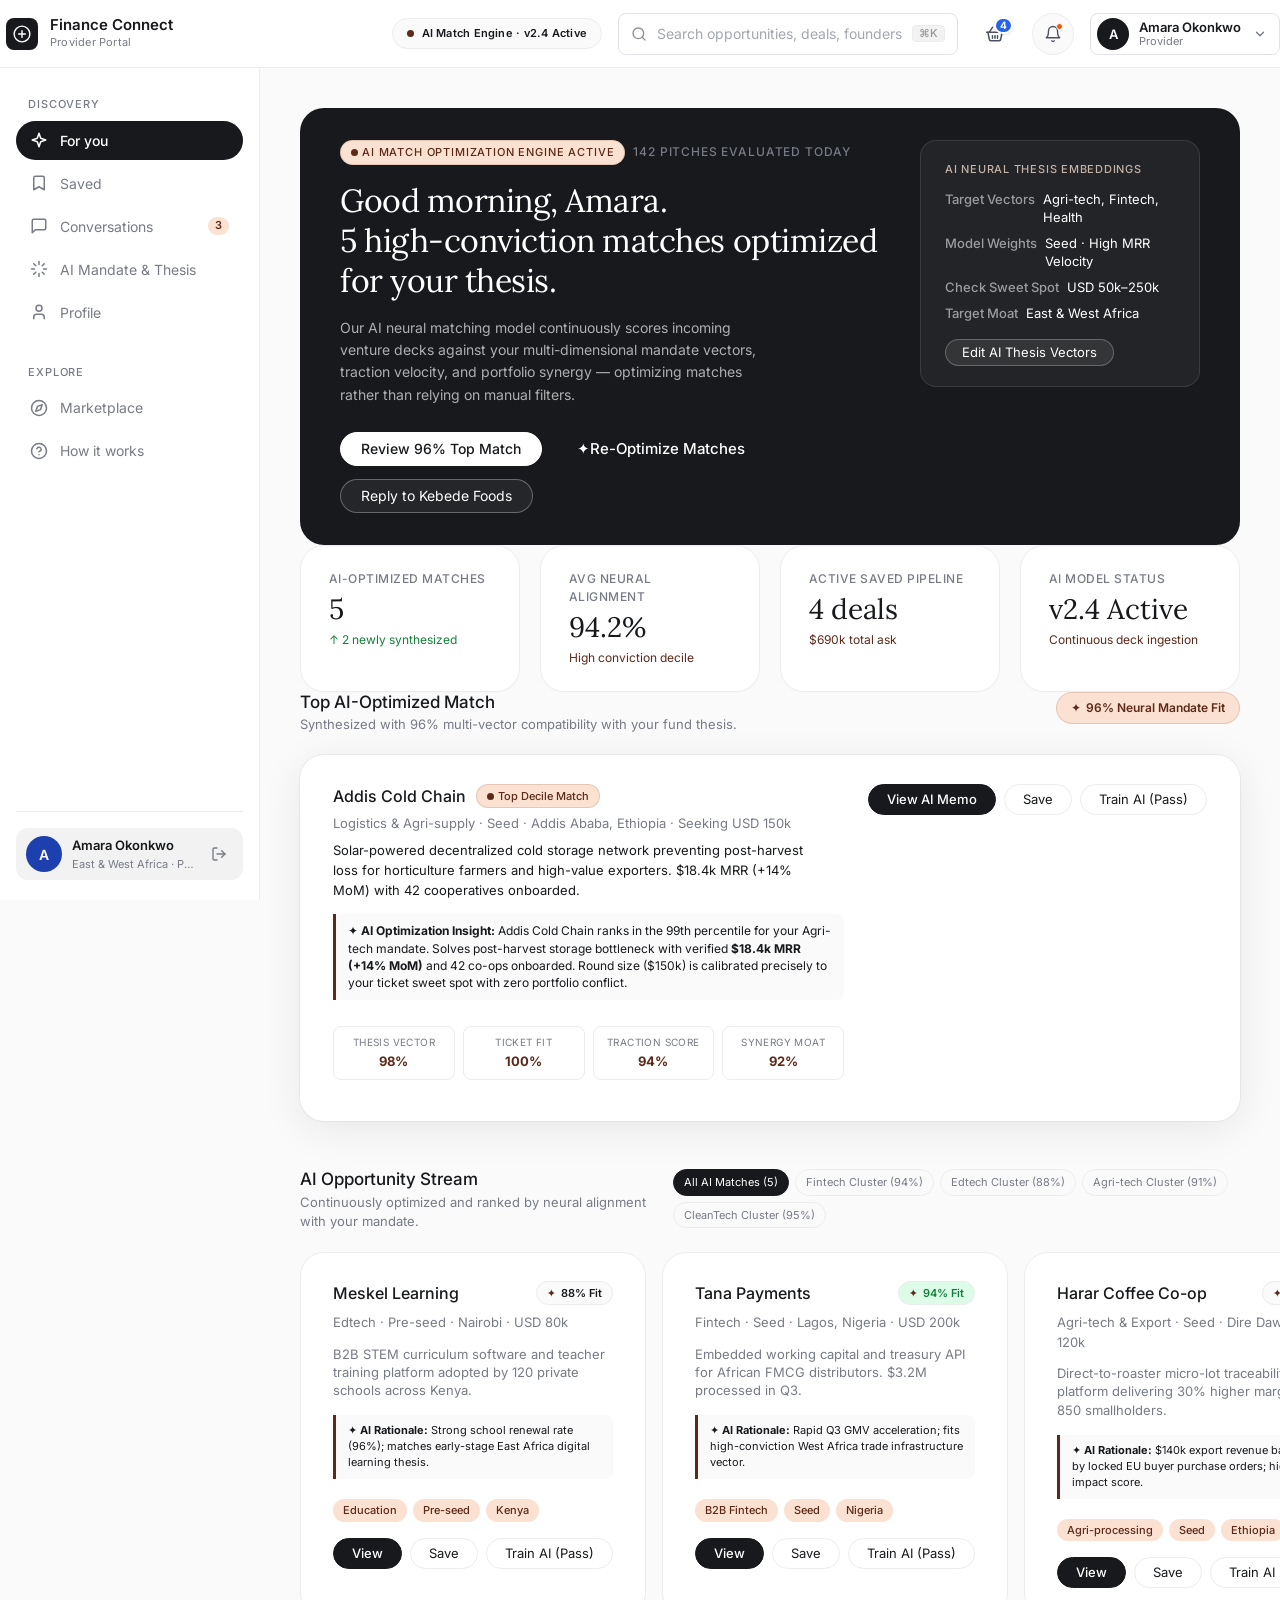
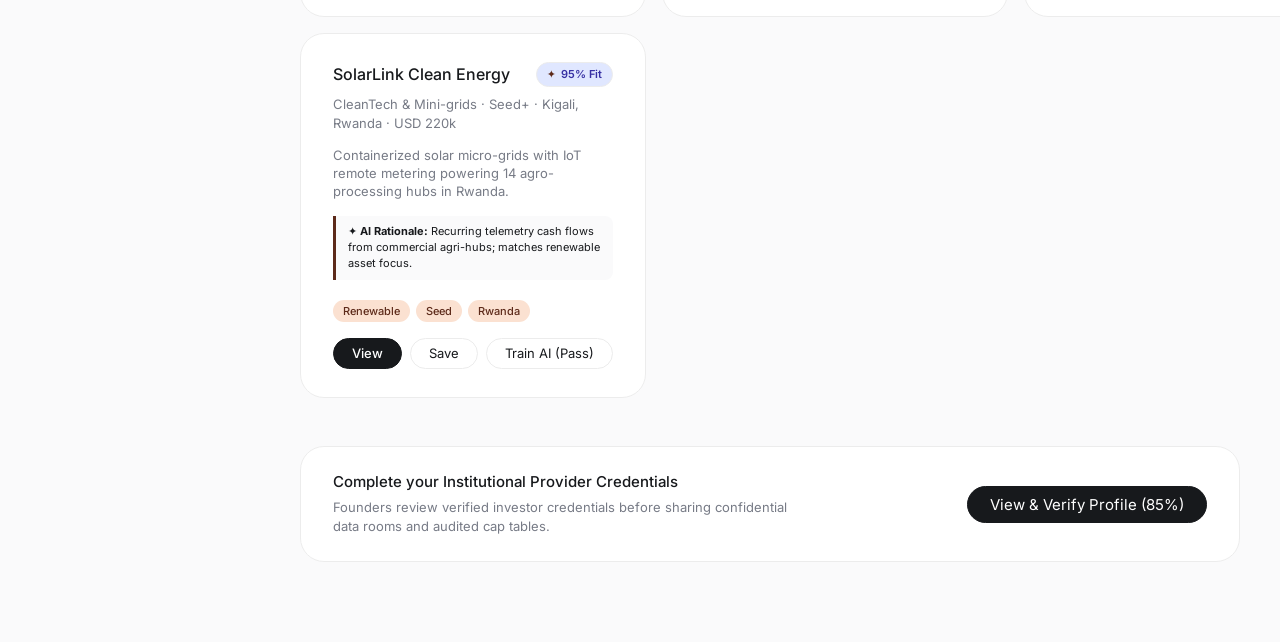
==== commit 1041da29: "Your update message" ====
--- a/dashboard.html
+++ b/dashboard.html
@@ -1866,41 +1866,199 @@
         showToast('Opening Calendar: Direct intro call scheduler');
       };
 
-      // Deal Room Chat Interactions
+      // ============================================================
+      //  DEAL ROOM — FULLY INTERACTIVE CHAT ENGINE
+      // ============================================================
+
+      // Per-thread message histories
+      const threadData = {
+        kebede: {
+          title: 'Dawit Kebede · Kebede Organic Foods',
+          meta: 'CEO & Founder · Seed Stage · Seeking USD 150k · 🟢 Online now',
+          avatar: 'KF',
+          avatarBg: 'var(--color-blush-peach)',
+          avatarColor: 'var(--color-sienna-brown)',
+          oppKey: 'kebede',
+          quickReplies: [
+            { label: '📅 Schedule 30-min diligence call', text: "Let's schedule a 30-min diligence call this Thursday — any availability before noon EAT?" },
+            { label: '📂 Request Data Room access', text: 'Thank you for the files. Could you also grant Data Room access to our two analysts so they can review the cap table independently?' },
+            { label: '📝 Send term sheet draft', text: 'We are drafting preliminary terms and will share a non-binding term sheet by Friday COB.' }
+          ],
+          messages: [
+            { type: 'received', text: 'Hello Amara, thank you for reaching out through Finance Connect. We\'re very excited by Nile Horizon\'s thesis in East African food processing.', time: 'Yesterday 11:20 AM' },
+            { type: 'sent', text: 'Hi Dawit, pleasure connecting. We\'ve reviewed your overview and love the export margins. Could you share the latest breakdown of your Q3 audited revenue and customer concentration?', time: 'Yesterday 2:45 PM · Delivered' },
+            { type: 'received', text: 'Absolutely! Here are the updated financial model and investor deck including our new supermarket distribution partnership in Addis and regional export contracts.', time: '12m ago', attachments: [
+              { name: 'Kebede_Foods_PitchDeck_v3.pdf', size: '12.4 MB · Updated today', btnLabel: 'Download', btnAction: "showToast('Downloading pitch deck...')" },
+              { name: 'Financial_Model_2026_Projections.xlsx', size: '4.8 MB · Audited figures', btnLabel: 'Preview', btnAction: "showToast('Opening financial spreadsheet...')" }
+            ]}
+          ]
+        },
+        selam: {
+          title: 'Dr. Bethlehem T. · Selam Health',
+          meta: 'Chief Medical Officer · Seed Stage · Seeking USD 180k · 📅 Call Friday 2pm',
+          avatar: 'SH',
+          avatarBg: '#dbeafe',
+          avatarColor: '#1e40af',
+          oppKey: 'selam',
+          quickReplies: [
+            { label: '📅 Confirm Friday call', text: 'Confirmed for Friday at 2:00 PM EAT. I\'ve sent a calendar invite to your email. Looking forward to it.' },
+            { label: '📋 Request regulatory docs', text: 'Could you share the Class II medical device registration certificate and any EFDA correspondence so our legal team can review?' },
+            { label: '💡 Ask about go-to-market', text: 'We\'d love to understand your hospital onboarding playbook — how many facilities are in active pilot and what\'s the typical procurement cycle?' }
+          ],
+          messages: [
+            { type: 'received', text: 'Hi Amara, great to connect. Selam Health is building diagnostic decision-support tools for primary care facilities across Ethiopia and Kenya.', time: '4h ago' },
+            { type: 'sent', text: 'Exciting work — diagnostics infrastructure is a huge gap. We\'d love to learn more about your regulatory pathway and current clinical pilots.', time: '3h 30m ago · Delivered' },
+            { type: 'received', text: 'We have three active pilots across Addis: Bethzatha Hospital, Hayat, and a government PHC. EFDA Class II registration is in final review. Call confirmed for Friday at 2:00 PM EAT.', time: '3h ago' }
+          ]
+        },
+        abay: {
+          title: 'Yared Assefa · Abay Pay',
+          meta: 'Fintech Co-founder · Seed Stage · Seeking USD 200k · ⏸ Away',
+          avatar: 'AP',
+          avatarBg: '#fef3c7',
+          avatarColor: '#92400e',
+          oppKey: null,
+          quickReplies: [
+            { label: '📜 Follow up on licenses', text: 'Following up on the merchant processing license question we sent — do you have an expected timeline for the NBE approval?' },
+            { label: '📊 Request updated MRR', text: 'Could you share the latest MRR breakdown by merchant segment and region? We want to model the unit economics before our next IC meeting.' },
+            { label: '⏱ Check availability', text: 'We\'ve been waiting on a few items. Could you let us know your availability this week for a quick 20-minute catch-up call?' }
+          ],
+          messages: [
+            { type: 'sent', text: 'Yared, we reviewed Abay Pay and are impressed by the B2B merchant processing angle. A few questions on the regulatory side before we move to diligence.', time: '3d ago · Delivered' },
+            { type: 'received', text: 'Thank you Amara! We\'re fully licensed by NBE for mobile money but the merchant acquiring licence is still pending — expecting approval within 45 days.', time: '2d ago' },
+            { type: 'sent', text: 'We sent over questions regarding merchant processing licenses. Waiting to hear back before scheduling an IC presentation.', time: '2d ago · Delivered' }
+          ]
+        },
+        addis: {
+          title: 'Hanan Mohammed · Addis Cold Chain',
+          meta: 'Managing Director · Seed Stage · Seeking USD 150k · 🟢 Online now',
+          avatar: 'AC',
+          avatarBg: '#e0e7ff',
+          avatarColor: '#3730a3',
+          oppKey: 'addis',
+          quickReplies: [
+            { label: '📞 Book intro call', text: 'We\'d love to connect this week. Are you free Thursday or Friday for a 45-minute intro call? I\'ll send a calendar invite.' },
+            { label: '📄 Request deck & model', text: 'Could you share your latest investor deck and any financial model with co-op revenue breakdown?' },
+            { label: '✦ Share AI Match Report', text: 'Our AI engine scored Addis Cold Chain at 96% mandate fit. I\'ve attached the AI Match Report — happy to walk you through the analysis.' }
+          ],
+          messages: [
+            { type: 'received', text: 'Hello Amara, thank you for reviewing Addis Cold Chain. We\'re solving critical cold-chain infrastructure for smallholder farmers. When would be a good time for an intro call?', time: 'Yesterday 3:10 PM' }
+          ]
+        }
+      };
+
+      let activeThreadId = 'kebede';
+
+      function renderMessages(threadId) {
+        const thread = threadData[threadId];
+        const container = document.getElementById('chat-messages-container');
+        if (!container || !thread) return;
+
+        container.innerHTML = `
+          <div style="text-align:center; margin:10px 0 18px;">
+            <span style="font-size:11px; background:#f2f2f3; color:#777b86; padding:4px 12px; border-radius:9999px;">Confidential Deal Room · NDA in effect</span>
+          </div>
+        `;
+
+        thread.messages.forEach(msg => {
+          const div = document.createElement('div');
+          div.className = `chat-msg ${msg.type}`;
+          let attHtml = '';
+          if (msg.attachments) {
+            msg.attachments.forEach(att => {
+              const iconColor = att.name.endsWith('.xlsx') ? 'var(--color-sienna-brown)' : 'var(--color-ink-black)';
+              attHtml += `
+                <div class="chat-attachment">
+                  <div class="chat-att-icon" style="color:${iconColor};">
+                    <svg width="20" height="20" viewBox="0 0 24 24" fill="none" stroke="currentColor" stroke-width="2"><path d="M14 2H6a2 2 0 0 0-2 2v16a2 2 0 0 0 2 2h12a2 2 0 0 0 2-2V8z"/><polyline points="14 2 14 8 20 8"/></svg>
+                  </div>
+                  <div class="chat-att-info">
+                    <div class="chat-att-name">${att.name}</div>
+                    <div class="chat-att-size">${att.size}</div>
+                  </div>
+                  <button class="btn dash-btn-outline-sm" style="font-size:11px; padding:4px 10px;" onclick="${att.btnAction}">${att.btnLabel}</button>
+                </div>`;
+            });
+          }
+          div.innerHTML = `
+            <div class="chat-msg-bubble">${escapeHtml(msg.text)}${attHtml}</div>
+            <span class="chat-msg-time">${msg.time}</span>
+          `;
+          container.appendChild(div);
+        });
+
+        container.scrollTop = container.scrollHeight;
+      }
+
+      function renderQuickReplies(threadId) {
+        const thread = threadData[threadId];
+        const qrRow = document.querySelector('.chat-quick-replies');
+        if (!qrRow || !thread) return;
+        qrRow.innerHTML = thread.quickReplies.map(qr =>
+          `<span class="chat-quick-chip" onclick="quickReply('${qr.text.replace(/'/g, "\\'")}')">${qr.label}</span>`
+        ).join('');
+      }
+
+      function showTypingIndicator() {
+        const container = document.getElementById('chat-messages-container');
+        if (!container) return;
+        const div = document.createElement('div');
+        div.className = 'chat-msg received';
+        div.id = 'typing-indicator';
+        div.innerHTML = `<div class="chat-msg-bubble chat-typing-bubble">
+          <span class="typing-dot"></span><span class="typing-dot"></span><span class="typing-dot"></span>
+        </div>`;
+        container.appendChild(div);
+        container.scrollTop = container.scrollHeight;
+      }
+
+      function removeTypingIndicator() {
+        const el = document.getElementById('typing-indicator');
+        if (el) el.remove();
+      }
+
       window.selectThread = function(threadId, itemEl) {
+        if (threadId === activeThreadId) return;
+        activeThreadId = threadId;
+
         document.querySelectorAll('.dealroom-thread-item').forEach(i => i.classList.remove('active'));
         itemEl.classList.add('active');
 
-        const titleEl = document.getElementById('active-chat-title');
-        const metaEl = document.getElementById('active-chat-meta');
+        const thread = threadData[threadId];
+        if (!thread) return;
+
+        // Update header
+        document.getElementById('active-chat-title').textContent = thread.title;
+        document.getElementById('active-chat-meta').textContent = thread.meta;
         const avatarEl = document.getElementById('active-chat-avatar');
-
-        if (threadId === 'kebede') {
-          titleEl.textContent = 'Dawit Kebede · Kebede Organic Foods';
-          metaEl.textContent = 'CEO & Founder · Seed Stage · Seeking USD 150k · Online now';
-          avatarEl.textContent = 'KF';
-          avatarEl.style.background = 'var(--color-blush-peach)';
-          avatarEl.style.color = 'var(--color-sienna-brown)';
-        } else if (threadId === 'selam') {
-          titleEl.textContent = 'Dr. Bethlehem T. · Selam Health';
-          metaEl.textContent = 'Chief Medical Officer · Seed Stage · Seeking USD 180k · Call Friday 2pm';
-          avatarEl.textContent = 'SH';
-          avatarEl.style.background = '#dbeafe';
-          avatarEl.style.color = '#1e40af';
-        } else if (threadId === 'abay') {
-          titleEl.textContent = 'Yared Assefa · Abay Pay';
-          metaEl.textContent = 'Fintech Co-founder · Seed Stage · Seeking USD 200k · Away';
-          avatarEl.textContent = 'AP';
-          avatarEl.style.background = '#fef3c7';
-          avatarEl.style.color = '#92400e';
-        } else if (threadId === 'addis') {
-          titleEl.textContent = 'Hanan Mohammed · Addis Cold Chain';
-          metaEl.textContent = 'Managing Director · Seed Stage · Seeking USD 150k · Online now';
-          avatarEl.textContent = 'AC';
-          avatarEl.style.background = '#e0e7ff';
-          avatarEl.style.color = '#3730a3';
+        avatarEl.textContent = thread.avatar;
+        avatarEl.style.background = thread.avatarBg;
+        avatarEl.style.color = thread.avatarColor;
+
+        // Update Opportunity Brief button
+        const oppBtn = document.querySelector('.dealroom-chat-header button:first-child');
+        if (oppBtn) {
+          if (thread.oppKey) {
+            oppBtn.style.display = '';
+            oppBtn.onclick = () => openOppModal(thread.oppKey);
+          } else {
+            oppBtn.style.display = 'none';
+          }
         }
-        showToast(`Opened Deal Room with ${titleEl.textContent.split('·')[0].trim()}`);
+
+        // Show typing then load messages
+        const container = document.getElementById('chat-messages-container');
+        if (container) container.innerHTML = '';
+        showTypingIndicator();
+
+        setTimeout(() => {
+          removeTypingIndicator();
+          renderMessages(threadId);
+          renderQuickReplies(threadId);
+        }, 650);
+
+        document.getElementById('chat-composer-input').placeholder = `Message ${thread.title.split('·')[0].trim()}...`;
+        document.getElementById('chat-composer-input').focus();
       };
 
       window.sendMessage = function() {
@@ -1909,28 +2067,59 @@
         const text = input.value.trim();
         if (!text) return;
 
+        const now = new Date();
+        const timeStr = `${now.getHours()}:${String(now.getMinutes()).padStart(2,'0')} · Sent`;
+
+        // Save to thread history
+        threadData[activeThreadId].messages.push({ type: 'sent', text, time: timeStr });
+
+        // Render in chat
         const container = document.getElementById('chat-messages-container');
-        if (!container) return;
-
-        const msgDiv = document.createElement('div');
-        msgDiv.className = 'chat-msg sent';
-        msgDiv.innerHTML = `
+        const div = document.createElement('div');
+        div.className = 'chat-msg sent';
+        div.innerHTML = `
           <div class="chat-msg-bubble">${escapeHtml(text)}</div>
-          <span class="chat-msg-time">Just now · Sent</span>
+          <span class="chat-msg-time">${timeStr}</span>
         `;
-        container.appendChild(msgDiv);
+        container.appendChild(div);
         input.value = '';
         container.scrollTop = container.scrollHeight;
 
-        // Update thread preview snippet
-        const activeSnippet = document.getElementById('snippet-kebede');
-        if (activeSnippet) activeSnippet.textContent = 'You: ' + text;
-
-        showToast('Message sent to founder');
+        // Update sidebar snippet for active thread
+        const snippetEl = document.querySelector(`.dealroom-thread-item.active .thread-snippet`);
+        if (snippetEl) snippetEl.textContent = 'You: ' + text;
+
+        // Simulate a reply after delay (only for threads that are "online")
+        const thread = threadData[activeThreadId];
+        if (['kebede', 'addis'].includes(activeThreadId)) {
+          setTimeout(() => {
+            showTypingIndicator();
+            setTimeout(() => {
+              removeTypingIndicator();
+              const autoReplies = {
+                kebede: "Thanks for that! I'll get back to you shortly — let me check with our finance lead.",
+                addis: "Great to hear from you! I'm available Thursday morning from 9–11 AM EAT. Shall I send over our latest deck too?"
+              };
+              const replyText = autoReplies[activeThreadId] || 'Thank you, will follow up shortly.';
+              const replyTime = 'Just now';
+              threadData[activeThreadId].messages.push({ type: 'received', text: replyText, time: replyTime });
+              const replyDiv = document.createElement('div');
+              replyDiv.className = 'chat-msg received';
+              replyDiv.innerHTML = `
+                <div class="chat-msg-bubble">${escapeHtml(replyText)}</div>
+                <span class="chat-msg-time">${replyTime}</span>
+              `;
+              container.appendChild(replyDiv);
+              container.scrollTop = container.scrollHeight;
+              const snip = document.querySelector(`.dealroom-thread-item.active .thread-snippet`);
+              if (snip) snip.textContent = replyText.slice(0, 55) + '…';
+            }, 1200);
+          }, 900);
+        }
       };
 
       window.handleChatKey = function(e) {
-        if (e.key === 'Enter') {
+        if (e.key === 'Enter' && !e.shiftKey) {
           e.preventDefault();
           window.sendMessage();
         }
@@ -1950,6 +2139,10 @@
           item.style.display = item.textContent.toLowerCase().includes(q) ? 'flex' : 'none';
         });
       };
+
+      // Initialize the default thread
+      renderMessages('kebede');
+      renderQuickReplies('kebede');
 
       function escapeHtml(str) {
         return str.replace(/&/g, '&amp;').replace(/</g, '&lt;').replace(/>/g, '&gt;');
--- a/dashboard.css
+++ b/dashboard.css
@@ -703,10 +703,10 @@
   max-width: 1040px;
   width: 100%;
   margin: 0 auto;
-  padding: var(--spacing-32) var(--spacing-32) var(--spacing-64);
-  display: flex;
-  flex-direction: column;
-  gap: var(--spacing-32);
+  padding: 40px 40px 80px;
+  display: flex;
+  flex-direction: column;
+  gap: 48px;
   box-sizing: border-box;
 }
 
@@ -863,11 +863,11 @@
 .dash-content {
   display: flex;
   flex-direction: column;
-  gap: var(--spacing-32);
+  gap: 48px;
 }
 
 /* ── SECTION SHELL ── */
-.dash-section { display: flex; flex-direction: column; gap: var(--spacing-16); }
+.dash-section { display: flex; flex-direction: column; gap: 20px; }
 
 .dash-section-header { display: flex; align-items: flex-start; justify-content: space-between; }
 
@@ -894,7 +894,7 @@
   background: var(--color-paper-white);
   border: 1px solid var(--color-border);
   border-radius: var(--radius-card);
-  padding: var(--spacing-20) var(--spacing-24);
+  padding: 28px 32px;
   transition: box-shadow 0.15s;
 }
 .opp-card:hover { box-shadow: var(--shadow-card); }
@@ -946,8 +946,8 @@
   font-family: var(--font-body);
   font-size: 11px;
   font-weight: 500;
-  color: #047857;
-  background: #d1fae5;
+  color: var(--color-sienna-brown);
+  background: var(--color-blush-peach);
   padding: 3px 10px;
   border-radius: 9999px;
 }
@@ -1331,17 +1331,17 @@
 .view-metrics-strip {
   display: grid;
   grid-template-columns: repeat(auto-fit, minmax(200px, 1fr));
-  gap: 16px;
+  gap: 20px;
 }
 
 .metric-box {
   background: var(--color-paper-white);
   border: 1px solid var(--color-border);
   border-radius: var(--radius-card);
-  padding: 18px 20px;
-  display: flex;
-  flex-direction: column;
-  gap: 4px;
+  padding: 24px 28px;
+  display: flex;
+  flex-direction: column;
+  gap: 6px;
   box-shadow: 0 1px 3px rgba(0,0,0,0.02);
   transition: transform 0.15s ease, box-shadow 0.15s ease;
 }
@@ -1369,7 +1369,7 @@
 
 .metric-trend {
   font-size: 12px;
-  color: #15803d;
+  color: var(--color-sienna-brown);
   display: flex;
   align-items: center;
   gap: 4px;
@@ -2007,9 +2007,9 @@
   gap: 4px;
   font-size: 11px;
   font-weight: 600;
-  background: #ecfdf5;
-  color: #065f46;
-  border: 1px solid #a7f3d0;
+  background: var(--color-blush-peach);
+  color: var(--color-sienna-brown);
+  border: 1px solid rgba(93, 42, 26, 0.15);
   padding: 4px 10px;
   border-radius: 9999px;
 }
@@ -2178,56 +2178,39 @@
 
 /* ============================================================
    AI MATCH OPTIMIZATION & THESIS ENGINE STYLES
+   (Colors aligned to design system: Ink Black, Blush Peach, Sienna Brown, neutrals)
    ============================================================ */
 
 .dash-ai-engine-pill {
   display: inline-flex;
   align-items: center;
   gap: 8px;
-  background: #f0fdf4;
-  border: 1px solid #bbf7d0;
-  color: #166534;
+  background: var(--color-fog-white);
+  border: 1px solid var(--color-border);
+  color: var(--color-ink-black);
   font-size: 11px;
   font-weight: 600;
   letter-spacing: 0.02em;
   padding: 6px 14px;
   border-radius: 9999px;
   white-space: nowrap;
-  box-shadow: 0 1px 2px rgba(0,0,0,0.03);
 }
 
 .ai-pulse-dot {
-  width: 8px;
-  height: 8px;
+  width: 7px;
+  height: 7px;
   border-radius: 50%;
-  background-color: #16a34a;
-  box-shadow: 0 0 0 0 rgba(22, 163, 74, 0.7);
-  animation: aiPulse 2s infinite cubic-bezier(0.66, 0, 0, 1);
+  background-color: var(--color-sienna-brown);
   flex-shrink: 0;
-}
-
-@keyframes aiPulse {
-  0% {
-    transform: scale(0.95);
-    box-shadow: 0 0 0 0 rgba(22, 163, 74, 0.7);
-  }
-  70% {
-    transform: scale(1);
-    box-shadow: 0 0 0 6px rgba(22, 163, 74, 0);
-  }
-  100% {
-    transform: scale(0.95);
-    box-shadow: 0 0 0 0 rgba(22, 163, 74, 0);
-  }
 }
 
 .ai-match-badge {
   display: inline-flex;
   align-items: center;
   gap: 5px;
-  background: #ecfdf5;
-  color: #065f46;
-  border: 1px solid #a7f3d0;
+  background: var(--color-fog-white);
+  color: var(--color-ink-black);
+  border: 1px solid var(--color-border);
   font-size: 11px;
   font-weight: 600;
   padding: 3px 10px;
@@ -2235,31 +2218,31 @@
 }
 
 .ai-match-badge.highlight {
-  background: #f0fdf4;
-  color: #15803d;
-  border: 1px solid #86efac;
+  background: var(--color-blush-peach);
+  color: var(--color-sienna-brown);
+  border: 1px solid rgba(93, 42, 26, 0.15);
   font-size: 12px;
   padding: 4px 12px;
 }
 
 .ai-sparkle-icon {
   display: inline-block;
-  color: #059669;
+  color: var(--color-sienna-brown);
 }
 
 .ai-rationale-callout {
-  background: #f8fafc;
-  border-left: 3px solid #10b981;
+  background: var(--color-fog-white);
+  border-left: 3px solid var(--color-sienna-brown);
   padding: 8px 12px;
   border-radius: 0 8px 8px 0;
   margin: 8px 0;
   font-size: 12px;
   line-height: 1.45;
-  color: #334155;
+  color: var(--color-ink-black);
 }
 
 .ai-rationale-callout strong {
-  color: #0f172a;
+  color: var(--color-ink-black);
 }
 
 .ai-vector-strip {
@@ -2270,7 +2253,7 @@
 }
 
 .ai-vector-item {
-  background: #f8fafc;
+  background: var(--color-paper-white);
   border: 1px solid var(--color-border);
   border-radius: 8px;
   padding: 8px 10px;
@@ -2288,7 +2271,7 @@
 .ai-vector-value {
   font-size: 13px;
   font-weight: 700;
-  color: #0f766e;
+  color: var(--color-sienna-brown);
 }
 
 .ai-thesis-textarea {
@@ -2304,13 +2287,13 @@
   resize: vertical;
   min-height: 85px;
   background: var(--color-paper-white);
-  transition: border-color 0.15s, box-shadow 0.15s;
+  transition: border-color 0.15s;
 }
 
 .ai-thesis-textarea:focus {
   outline: none;
-  border-color: #10b981;
-  box-shadow: 0 0 0 3px rgba(16, 185, 129, 0.15);
+  border-color: var(--color-sienna-brown);
+  box-shadow: none;
 }
 
 .ai-slider-row {
@@ -2323,16 +2306,16 @@
 
 .ai-weight-slider {
   width: 100%;
-  accent-color: #0f766e;
+  accent-color: var(--color-sienna-brown);
 }
 
 .ai-tag-pill {
   display: inline-flex;
   align-items: center;
   gap: 4px;
-  background: #f0fdf4;
-  color: #166534;
-  border: 1px solid #bbf7d0;
+  background: var(--color-blush-peach);
+  color: var(--color-sienna-brown);
+  border: 1px solid rgba(93, 42, 26, 0.15);
   padding: 3px 10px;
   border-radius: 9999px;
   font-size: 11px;
@@ -2340,18 +2323,16 @@
 }
 
 .btn-ai-optimize {
-  background: linear-gradient(135deg, #065f46 0%, #047857 100%);
-  color: #ffffff;
-  border: none;
-  font-weight: 600;
-  box-shadow: 0 2px 8px rgba(6, 95, 70, 0.25);
-  transition: transform 0.15s, box-shadow 0.15s;
+  background: var(--color-ink-black);
+  color: var(--color-paper-white);
+  border: 1px solid var(--color-ink-black);
+  font-weight: 500;
+  transition: opacity 0.15s;
 }
 
 .btn-ai-optimize:hover {
-  transform: translateY(-1px);
-  box-shadow: 0 4px 12px rgba(6, 95, 70, 0.35);
-  color: #ffffff;
+  opacity: 0.85;
+  color: var(--color-paper-white);
 }
 
 .ai-scanning-state {
@@ -2363,4 +2344,32 @@
   100% { transform: rotate(360deg); }
 }
 
-
+/* ============================================================
+   CHAT TYPING INDICATOR
+   ============================================================ */
+
+.chat-typing-bubble {
+  display: inline-flex;
+  align-items: center;
+  gap: 4px;
+  padding: 12px 16px;
+  min-width: 56px;
+}
+
+.typing-dot {
+  display: inline-block;
+  width: 7px;
+  height: 7px;
+  border-radius: 50%;
+  background: var(--color-slate-gray);
+  animation: typingBounce 1.2s infinite ease-in-out;
+}
+
+.typing-dot:nth-child(1) { animation-delay: 0s; }
+.typing-dot:nth-child(2) { animation-delay: 0.2s; }
+.typing-dot:nth-child(3) { animation-delay: 0.4s; }
+
+@keyframes typingBounce {
+  0%, 60%, 100% { transform: translateY(0); opacity: 0.4; }
+  30% { transform: translateY(-5px); opacity: 1; }
+}
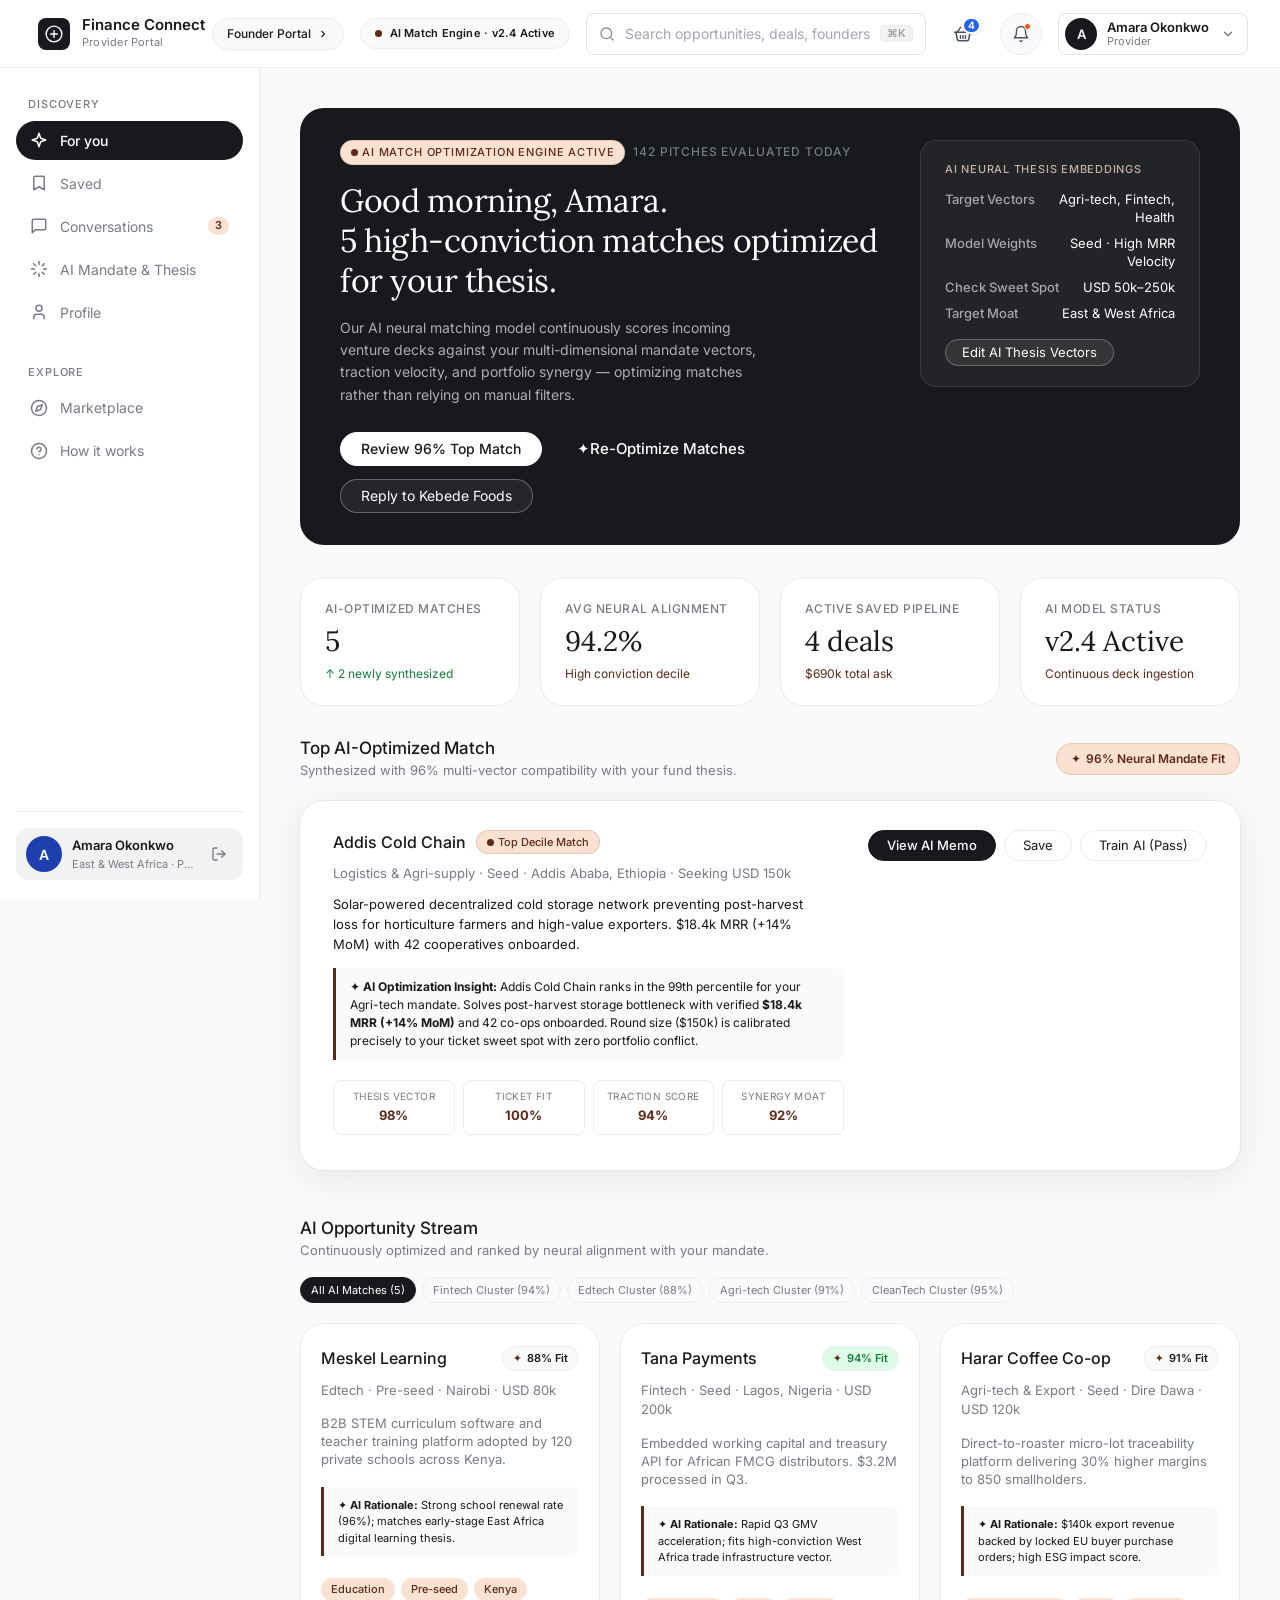
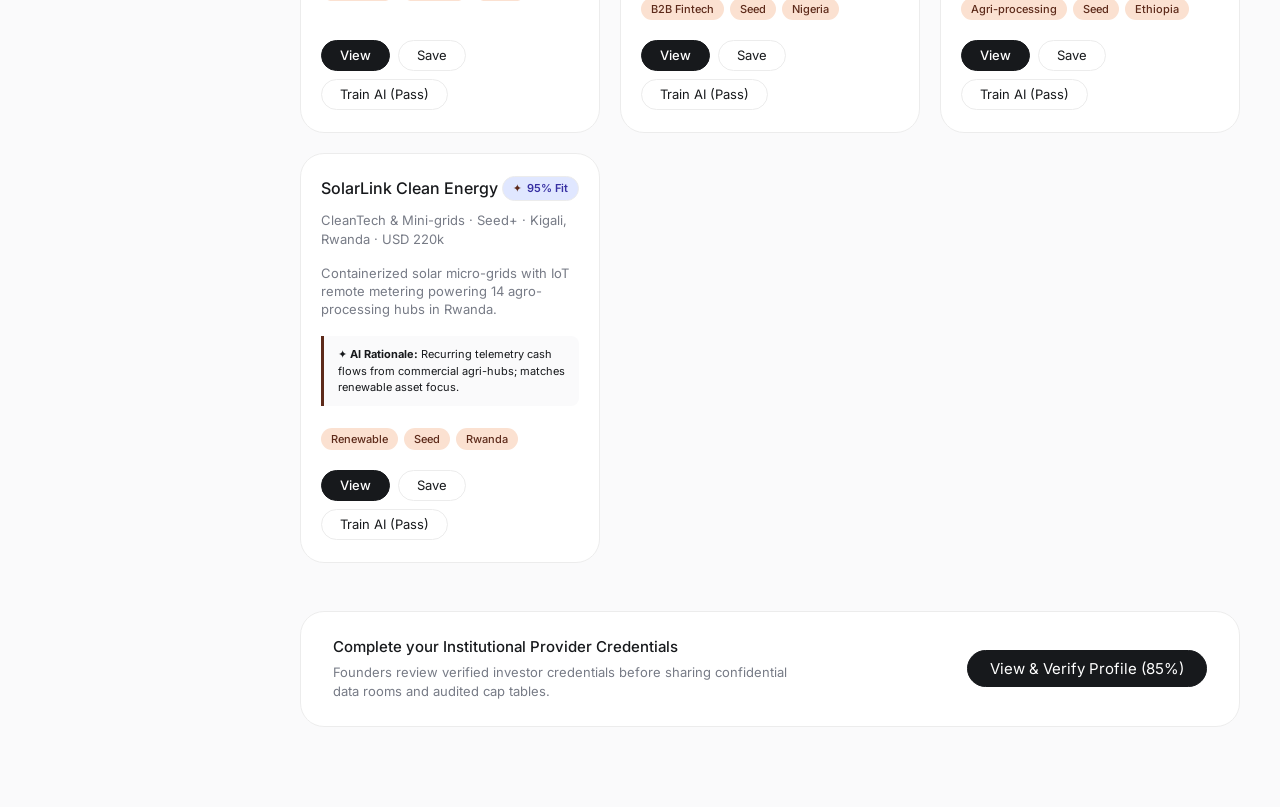
==== commit 3f29f907: "feat: add seeker/founder portal with asymmetric 2-col dashboard - Add seeker-dashboard.html: purpose" ====
--- a/dashboard.html
+++ b/dashboard.html
@@ -8,6 +8,7 @@
   <link rel="preconnect" href="https://fonts.googleapis.com" />
   <link rel="preconnect" href="https://fonts.gstatic.com" crossorigin />
   <link href="https://fonts.googleapis.com/css2?family=Lora:ital,wght@0,400;0,500;1,400;1,500&family=Inter:wght@300;400;500;600;700&display=swap" rel="stylesheet" />
+  <link rel="stylesheet" href="variables.css" />
   <link rel="stylesheet" href="style.css" />
   <link rel="stylesheet" href="dashboard.css" />
 </head>
@@ -42,6 +43,12 @@
 
     <!-- Right Controls: Search, Basket/Saved Deals, Notifications, User Profile Capsule -->
     <div class="dash-nav-right">
+      <!-- Portal Switcher -->
+      <a href="seeker-dashboard.html" class="portal-switch-pill" title="View the platform from the perspective of an entity or business seeking finance">
+        <span>Founder Portal</span>
+        <svg width="12" height="12" viewBox="0 0 24 24" fill="none" stroke="currentColor" stroke-width="2.2"><polyline points="9 18 15 12 9 6"></polyline></svg>
+      </a>
+
       <!-- AI Match Optimization Engine Indicator -->
       <div class="dash-ai-engine-pill" title="AI Match Optimization Engine Active">
         <span class="ai-pulse-dot"></span>
--- a/variables.css
+++ b/variables.css
@@ -0,0 +1,96 @@
+:root {
+  /* Colors */
+  --color-ink-black: #17191c;
+  --color-paper-white: #ffffff;
+  --color-mist-gray: #f2f2f3;
+  --color-fog-white: #fafafb;
+  --color-slate-gray: #777b86;
+  --color-ash-gray: #979799;
+  --color-smoke-gray: #a3a6af;
+  --color-blush-peach: #fbe1d1;
+  --color-sienna-brown: #5d2a1a;
+
+  /* Typography — Font Families */
+  --font-signifier: &#x27;Signifier&#x27;, ui-sans-serif, system-ui, -apple-system, BlinkMacSystemFont, &quot;Segoe UI&quot;, Roboto, sans-serif;
+  --font-sohne: &#x27;Sohne&#x27;, ui-sans-serif, system-ui, -apple-system, BlinkMacSystemFont, &quot;Segoe UI&quot;, Roboto, sans-serif;
+
+  /* Typography — Scale */
+  --text-caption: 15px;
+  --leading-caption: 1.5;
+  --text-body: 17px;
+  --leading-body: 1.35;
+  --text-body-lg: 20px;
+  --leading-body-lg: 1.35;
+  --text-subheading: 22px;
+  --leading-subheading: 1.5;
+  --text-heading-sm: 26px;
+  --leading-heading-sm: 1.18;
+  --tracking-heading-sm: -0.23px;
+  --text-heading: 44px;
+  --leading-heading: 1.3;
+  --tracking-heading: -0.66px;
+  --text-heading-lg: 64px;
+  --leading-heading-lg: 1.3;
+  --tracking-heading-lg: -0.96px;
+  --text-display: 90px;
+  --leading-display: 1.3;
+  --tracking-display: -2.25px;
+
+  /* Typography — Weights */
+  --font-weight-regular: 400;
+  --font-weight-w430: 430;
+  --font-weight-w450: 450;
+  --font-weight-w480: 480;
+  --font-weight-medium: 500;
+
+  /* Spacing */
+  --spacing-unit: 4px;
+  --spacing-4: 4px;
+  --spacing-8: 8px;
+  --spacing-12: 12px;
+  --spacing-16: 16px;
+  --spacing-20: 20px;
+  --spacing-24: 24px;
+  --spacing-28: 28px;
+  --spacing-32: 32px;
+  --spacing-40: 40px;
+  --spacing-64: 64px;
+  --spacing-80: 80px;
+  --spacing-96: 96px;
+  --spacing-124: 124px;
+  --spacing-128: 128px;
+  --spacing-160: 160px;
+
+  /* Layout */
+  --page-max-width: 1200px;
+  --section-gap: 80px;
+  --card-padding: 20px;
+  --element-gap: 8px;
+
+  /* Border Radius */
+  --radius-sm: 0.01px;
+  --radius-xl: 12px;
+  --radius-2xl: 16px;
+  --radius-2xl-2: 20px;
+  --radius-3xl: 24px;
+
+  /* Named Radii */
+  --radius-cards: 24px;
+  --radius-images: 12px;
+  --radius-inputs: 16px;
+  --radius-buttons: 9999px;
+  --radius-smallcards: 16px;
+  --radius-elevatedcards: 20px;
+
+  /* Shadows */
+  --shadow-subtle: oklab(0 0 0 / 0.05) 0px 0px 0px 1px, rgba(0, 0, 0, 0.08) 0px 4px 24px 0px;
+  --shadow-subtle-2: oklab(0 0 0 / 0.05) 0px 0px 0px 1px, rgba(0, 0, 0, 0.1) 0px 8px 40px 0px;
+  --shadow-subtle-3: rgba(4, 23, 43, 0.05) 0px 0px 0px 1px, rgba(0, 0, 0, 0.1) 0px 20px 25px -5px, rgba(0, 0, 0, 0.1) 0px 8px 10px -6px;
+
+  /* Surfaces */
+  --surface-canvas: #ffffff;
+  --surface-card-mist: #f2f2f3;
+  --surface-section-fog: #fafafb;
+  --surface-accent-blush: #fbe1d1;
+  --surface-elevated-white: #ffffff;
+}
--- a/style.css
+++ b/style.css
@@ -27,10 +27,15 @@
   --spacing-16:  16px;
   --spacing-20:  20px;
   --spacing-24:  24px;
+  --spacing-28:  28px;
   --spacing-32:  32px;
   --spacing-40:  40px;
   --spacing-64:  64px;
   --spacing-80:  80px;
+  --spacing-96:  96px;
+  --spacing-124: 124px;
+  --spacing-128: 128px;
+  --spacing-160: 160px;
 
   /* Border Radius */
   --radius-btn:   9999px;
--- a/dashboard.css
+++ b/dashboard.css
@@ -1,7 +1,21 @@
 /* ============================================================
    FINANCE CONNECT — Dashboard Styles
-   Inherits all tokens from style.css
+   Inherits all tokens from variables.css & style.css
    ============================================================ */
+
+:root {
+  --spacing-4:   4px;
+  --spacing-8:   8px;
+  --spacing-12:  12px;
+  --spacing-16:  16px;
+  --spacing-20:  20px;
+  --spacing-24:  24px;
+  --spacing-28:  28px;
+  --spacing-32:  32px;
+  --spacing-40:  40px;
+  --spacing-64:  64px;
+  --spacing-80:  80px;
+}
 
 /* ── BODY & APP LAYOUT ── */
 .dash-body {
@@ -30,7 +44,7 @@
   display: flex;
   align-items: center;
   justify-content: space-between;
-  padding: 0 var(--spacing-28);
+  padding: 0 var(--spacing-32, 32px);
   position: sticky;
   top: 0;
   z-index: 500;
@@ -820,19 +834,22 @@
 
 .dash-focus-row {
   display: flex;
-  gap: 8px;
+  justify-content: space-between;
+  align-items: baseline;
+  gap: 12px;
   font-family: var(--font-body);
   font-size: 13px;
   line-height: 1.4;
 }
 .dash-focus-key {
   font-weight: 500;
-  color: rgba(255,255,255,0.55);
+  color: rgba(255,255,255,0.6);
   white-space: nowrap;
   flex-shrink: 0;
 }
 .dash-focus-val {
   color: var(--color-paper-white);
+  text-align: right;
 }
 
 .dash-btn-focus-edit {
@@ -869,7 +886,13 @@
 /* ── SECTION SHELL ── */
 .dash-section { display: flex; flex-direction: column; gap: 20px; }
 
-.dash-section-header { display: flex; align-items: flex-start; justify-content: space-between; }
+.dash-section-header {
+  display: flex;
+  align-items: center;
+  justify-content: space-between;
+  gap: 16px;
+  flex-wrap: wrap;
+}
 
 .dash-section-title {
   font-family: var(--font-body);
@@ -912,7 +935,7 @@
   gap: var(--spacing-24);
 }
 
-.opp-card-info { flex: 1; display: flex; flex-direction: column; gap: 6px; }
+.opp-card-info { flex: 1; display: flex; flex-direction: column; gap: 10px; }
 
 .opp-name {
   font-family: var(--font-body);
@@ -961,21 +984,26 @@
 }
 
 .opp-card-actions-sm {
+  display: flex;
   flex-direction: row;
-  margin-top: 8px;
+  flex-wrap: wrap;
+  gap: 8px;
+  margin-top: auto;
+  padding-top: 10px;
 }
 
 /* 3-column grid for more matches */
 .opp-grid {
   display: grid;
   grid-template-columns: repeat(3, 1fr);
-  gap: var(--spacing-16);
+  gap: 20px;
 }
 
 .opp-grid .opp-card {
   display: flex;
   flex-direction: column;
-  gap: 8px;
+  gap: 10px;
+  padding: 22px 20px;
 }
 
 /* ── BUTTONS (dashboard-specific sizes) ── */
@@ -1141,6 +1169,12 @@
 /* ============================================================
    RESPONSIVE
    ============================================================ */
+
+@media (max-width: 1100px) {
+  .opp-grid {
+    grid-template-columns: repeat(2, 1fr);
+  }
+}
 
 @media (max-width: 1024px) {
   .dash-hero {
@@ -1263,7 +1297,7 @@
 .dash-view.dash-view-active {
   display: flex !important;
   flex-direction: column;
-  gap: var(--spacing-28);
+  gap: var(--spacing-32, 32px);
   animation: dashViewFade 0.22s cubic-bezier(0.16, 1, 0.3, 1) forwards;
 }
 
@@ -1284,7 +1318,7 @@
   justify-content: space-between;
   align-items: flex-start;
   gap: var(--spacing-16);
-  padding-bottom: var(--spacing-20);
+  padding-bottom: 24px;
   border-bottom: 1px solid var(--color-border);
   flex-wrap: wrap;
 }
@@ -1338,10 +1372,10 @@
   background: var(--color-paper-white);
   border: 1px solid var(--color-border);
   border-radius: var(--radius-card);
-  padding: 24px 28px;
-  display: flex;
-  flex-direction: column;
-  gap: 6px;
+  padding: 22px 24px;
+  display: flex;
+  flex-direction: column;
+  gap: 8px;
   box-shadow: 0 1px 3px rgba(0,0,0,0.02);
   transition: transform 0.15s ease, box-shadow 0.15s ease;
 }
@@ -2233,11 +2267,11 @@
 .ai-rationale-callout {
   background: var(--color-fog-white);
   border-left: 3px solid var(--color-sienna-brown);
-  padding: 8px 12px;
+  padding: 10px 14px;
   border-radius: 0 8px 8px 0;
-  margin: 8px 0;
+  margin: 4px 0;
   font-size: 12px;
-  line-height: 1.45;
+  line-height: 1.5;
   color: var(--color-ink-black);
 }
 
@@ -2249,7 +2283,7 @@
   display: grid;
   grid-template-columns: repeat(4, 1fr);
   gap: 8px;
-  margin: 12px 0;
+  margin: 6px 0;
 }
 
 .ai-vector-item {
@@ -2373,3 +2407,622 @@
   0%, 60%, 100% { transform: translateY(0); opacity: 0.4; }
   30% { transform: translateY(-5px); opacity: 1; }
 }
+
+/* ============================================================
+   FOUNDER / SEEKER PORTAL SPECIFIC ENHANCEMENTS
+   Purpose-built founder UX: Milestone progression, asymmetric
+   command center, data room analytics, and dilution tracking.
+   ============================================================ */
+
+.portal-switch-pill {
+  display: inline-flex;
+  align-items: center;
+  gap: 6px;
+  background: var(--color-fog-white);
+  border: 1px solid var(--color-border);
+  color: var(--color-ink-black);
+  padding: 6px 14px;
+  border-radius: 9999px;
+  font-family: var(--font-body);
+  font-size: 12px;
+  font-weight: 500;
+  text-decoration: none;
+  transition: all 0.15s ease;
+  white-space: nowrap;
+}
+
+.portal-switch-pill:hover {
+  background: var(--color-ink-black);
+  color: var(--color-paper-white);
+  border-color: var(--color-ink-black);
+}
+
+/* ── FOUNDER COMMAND HERO (Luminous Paper-White Luxury Theme) ── */
+.founder-command-hero {
+  background: var(--color-paper-white);
+  border: 1px solid var(--color-border);
+  border-radius: var(--radius-card);
+  padding: 36px 40px;
+  display: flex;
+  flex-direction: column;
+  gap: 24px;
+  box-shadow: 0 4px 24px rgba(0, 0, 0, 0.03);
+  position: relative;
+  overflow: hidden;
+}
+
+.founder-hero-top {
+  display: flex;
+  justify-content: space-between;
+  align-items: flex-start;
+  gap: 24px;
+  flex-wrap: wrap;
+}
+
+.founder-hero-meta {
+  display: flex;
+  align-items: center;
+  gap: 10px;
+  margin-bottom: 8px;
+}
+
+.founder-hero-title {
+  font-family: var(--font-display);
+  font-size: clamp(26px, 3.2vw, 36px);
+  font-weight: 400;
+  line-height: 1.25;
+  color: var(--color-ink-black);
+  letter-spacing: -0.015em;
+  margin: 0;
+}
+
+.founder-hero-sub {
+  font-family: var(--font-body);
+  font-size: 14px;
+  color: var(--color-slate-gray);
+  line-height: 1.55;
+  max-width: 62ch;
+  margin-top: 8px;
+}
+
+/* Multi-Segment Live Round Progress Bar */
+.round-progress-card {
+  background: var(--color-fog-white);
+  border: 1px solid var(--color-border);
+  border-radius: 16px;
+  padding: 20px 24px;
+  display: flex;
+  flex-direction: column;
+  gap: 14px;
+}
+
+.round-progress-stats {
+  display: flex;
+  justify-content: space-between;
+  align-items: baseline;
+  flex-wrap: wrap;
+  gap: 12px;
+}
+
+.round-main-stat {
+  display: flex;
+  align-items: baseline;
+  gap: 8px;
+}
+
+.round-stat-raised {
+  font-family: var(--font-display);
+  font-size: 30px;
+  font-weight: 400;
+  color: var(--color-ink-black);
+}
+
+.round-stat-target {
+  font-size: 14px;
+  color: var(--color-slate-gray);
+}
+
+.round-stat-pill {
+  font-size: 12px;
+  font-weight: 600;
+  color: #15803d;
+  background: #dcfce7;
+  padding: 4px 12px;
+  border-radius: 9999px;
+}
+
+/* Multi-Segment Track */
+.round-multi-track {
+  width: 100%;
+  height: 12px;
+  background: #e5e7eb;
+  border-radius: 9999px;
+  overflow: hidden;
+  display: flex;
+}
+
+.track-segment-soft {
+  background: #16a34a; /* Soft circled / Nile Horizon */
+  height: 100%;
+  transition: width 0.5s ease;
+}
+
+.track-segment-grant {
+  background: #3b82f6; /* Green Growth grant pending */
+  height: 100%;
+  transition: width 0.5s ease;
+}
+
+.round-legend-row {
+  display: flex;
+  align-items: center;
+  gap: 20px;
+  flex-wrap: wrap;
+  font-size: 12px;
+  color: var(--color-slate-gray);
+}
+
+.round-legend-item {
+  display: flex;
+  align-items: center;
+  gap: 6px;
+}
+
+.legend-dot {
+  width: 8px;
+  height: 8px;
+  border-radius: 50%;
+  display: inline-block;
+}
+
+/* ── ASYMMETRIC 2-COLUMN WORKSPACE GRID ── */
+.founder-workspace-grid {
+  display: grid;
+  grid-template-columns: 1fr 340px;
+  gap: 32px;
+  align-items: start;
+}
+
+/* Inbound Investor Lead Spotlight */
+.inbound-lead-card {
+  background: var(--color-paper-white);
+  border: 2px solid var(--color-sienna-brown);
+  border-radius: var(--radius-card);
+  padding: 28px 32px;
+  display: flex;
+  flex-direction: column;
+  gap: 20px;
+  box-shadow: 0 8px 32px rgba(93, 42, 26, 0.06);
+  position: relative;
+}
+
+.inbound-lead-header {
+  display: flex;
+  justify-content: space-between;
+  align-items: flex-start;
+  gap: 16px;
+  flex-wrap: wrap;
+}
+
+.inbound-lead-profile {
+  display: flex;
+  align-items: center;
+  gap: 14px;
+}
+
+.inbound-lead-avatar {
+  width: 48px;
+  height: 48px;
+  border-radius: 50%;
+  background: var(--color-blush-peach);
+  color: var(--color-sienna-brown);
+  font-weight: 700;
+  font-size: 16px;
+  display: flex;
+  align-items: center;
+  justify-content: center;
+  flex-shrink: 0;
+  border: 2px solid rgba(93, 42, 26, 0.2);
+}
+
+.inbound-lead-name {
+  font-family: var(--font-body);
+  font-size: 17px;
+  font-weight: 600;
+  color: var(--color-ink-black);
+}
+
+.inbound-lead-firm {
+  font-size: 13px;
+  color: var(--color-slate-gray);
+}
+
+.inbound-message-callout {
+  background: var(--color-fog-white);
+  border-left: 3px solid var(--color-sienna-brown);
+  border-radius: 0 12px 12px 0;
+  padding: 14px 18px;
+  font-size: 13px;
+  line-height: 1.6;
+  color: var(--color-ink-black);
+  font-style: normal;
+}
+
+.inbound-lead-actions {
+  display: flex;
+  align-items: center;
+  gap: 12px;
+  flex-wrap: wrap;
+  padding-top: 4px;
+}
+
+/* Open Facilities Row Stream (List layout rather than card grid) */
+.facility-list-wrap {
+  display: flex;
+  flex-direction: column;
+  gap: 14px;
+}
+
+.facility-row-item {
+  background: var(--color-paper-white);
+  border: 1px solid var(--color-border);
+  border-radius: 16px;
+  padding: 20px 24px;
+  display: flex;
+  align-items: center;
+  justify-content: space-between;
+  gap: 18px;
+  transition: transform 0.15s ease, box-shadow 0.15s ease, border-color 0.15s ease;
+}
+
+.facility-row-item:hover {
+  transform: translateY(-2px);
+  box-shadow: 0 6px 20px rgba(0, 0, 0, 0.04);
+  border-color: #d1d5db;
+}
+
+.facility-left-meta {
+  display: flex;
+  align-items: center;
+  gap: 16px;
+  flex: 1;
+}
+
+.facility-badge-icon {
+  width: 44px;
+  height: 44px;
+  border-radius: 12px;
+  background: var(--color-fog-white);
+  border: 1px solid var(--color-border);
+  display: flex;
+  align-items: center;
+  justify-content: center;
+  font-size: 12px;
+  font-weight: 700;
+  flex-shrink: 0;
+}
+
+.facility-text-group {
+  display: flex;
+  flex-direction: column;
+  gap: 3px;
+}
+
+.facility-title {
+  font-size: 15px;
+  font-weight: 600;
+  color: var(--color-ink-black);
+}
+
+.facility-desc {
+  font-size: 12px;
+  color: var(--color-slate-gray);
+  line-height: 1.45;
+  max-width: 50ch;
+}
+
+.facility-amount-col {
+  text-align: right;
+  flex-shrink: 0;
+  display: flex;
+  flex-direction: column;
+  gap: 2px;
+}
+
+.facility-amount-val {
+  font-family: var(--font-display);
+  font-size: 18px;
+  font-weight: 500;
+  color: var(--color-ink-black);
+}
+
+.facility-amount-sub {
+  font-size: 11px;
+  color: #15803d;
+  font-weight: 500;
+}
+
+.facility-action-col {
+  flex-shrink: 0;
+}
+
+/* ── RIGHT COLUMN WIDGET CARDS ── */
+.founder-sidebar-panel {
+  display: flex;
+  flex-direction: column;
+  gap: 24px;
+}
+
+.founder-widget-card {
+  background: var(--color-paper-white);
+  border: 1px solid var(--color-border);
+  border-radius: var(--radius-card);
+  padding: 24px;
+  display: flex;
+  flex-direction: column;
+  gap: 16px;
+  box-shadow: 0 2px 8px rgba(0, 0, 0, 0.02);
+}
+
+.founder-widget-title {
+  font-family: var(--font-body);
+  font-size: 14px;
+  font-weight: 600;
+  color: var(--color-ink-black);
+  text-transform: uppercase;
+  letter-spacing: 0.05em;
+  display: flex;
+  align-items: center;
+  justify-content: space-between;
+}
+
+/* Data Room Live Pulse */
+.dataroom-pulse-stat {
+  display: flex;
+  align-items: baseline;
+  gap: 6px;
+  background: var(--color-fog-white);
+  border: 1px solid var(--color-border);
+  padding: 12px 16px;
+  border-radius: 12px;
+}
+
+.pulse-count {
+  font-family: var(--font-display);
+  font-size: 24px;
+  font-weight: 500;
+  color: var(--color-ink-black);
+}
+
+.dataroom-mini-file-list {
+  display: flex;
+  flex-direction: column;
+  gap: 8px;
+}
+
+.dataroom-mini-file {
+  display: flex;
+  justify-content: space-between;
+  align-items: center;
+  font-size: 12px;
+  padding: 6px 0;
+  border-bottom: 1px solid rgba(0, 0, 0, 0.04);
+}
+
+.dataroom-mini-file:last-child {
+  border-bottom: none;
+}
+
+/* Checklist items */
+.checklist-item {
+  display: flex;
+  align-items: center;
+  gap: 10px;
+  font-size: 13px;
+  color: var(--color-ink-black);
+}
+
+.check-icon-done {
+  width: 18px;
+  height: 18px;
+  border-radius: 50%;
+  background: #dcfce7;
+  color: #15803d;
+  display: flex;
+  align-items: center;
+  justify-content: center;
+  font-size: 11px;
+  font-weight: 700;
+  flex-shrink: 0;
+}
+
+.check-icon-pending {
+  width: 18px;
+  height: 18px;
+  border-radius: 50%;
+  background: #f1f5f9;
+  border: 1px dashed #94a3b8;
+  flex-shrink: 0;
+}
+
+/* Dilution Calculator Box */
+.valuation-snapshot-grid {
+  display: grid;
+  grid-template-columns: 1fr 1fr;
+  gap: 10px;
+}
+
+.val-stat-box {
+  background: var(--color-fog-white);
+  border: 1px solid var(--color-border);
+  border-radius: 10px;
+  padding: 10px 12px;
+  display: flex;
+  flex-direction: column;
+  gap: 2px;
+}
+
+.val-stat-label {
+  font-size: 10px;
+  text-transform: uppercase;
+  color: var(--color-slate-gray);
+  letter-spacing: 0.04em;
+}
+
+.val-stat-value {
+  font-size: 14px;
+  font-weight: 600;
+  color: var(--color-ink-black);
+}
+
+@media (max-width: 1040px) {
+  .founder-workspace-grid {
+    grid-template-columns: 1fr;
+  }
+}
+
+.seeker-readiness-card {
+  background: rgba(255, 255, 255, 0.06);
+  border: 1px solid rgba(255, 255, 255, 0.12);
+  border-radius: 16px;
+  padding: 20px 24px;
+  display: flex;
+  flex-direction: column;
+  gap: 12px;
+}
+
+.readiness-bar-track {
+  width: 100%;
+  height: 8px;
+  background: rgba(255, 255, 255, 0.15);
+  border-radius: 9999px;
+  overflow: hidden;
+}
+
+.readiness-bar-fill {
+  height: 100%;
+  background: #22c55e;
+  border-radius: 9999px;
+  transition: width 0.6s cubic-bezier(0.16, 1, 0.3, 1);
+}
+
+/* Data Room Vault Table & Cards */
+.dataroom-grid {
+  display: flex;
+  flex-direction: column;
+  gap: 16px;
+}
+
+.dataroom-card {
+  background: var(--color-paper-white);
+  border: 1px solid var(--color-border);
+  border-radius: var(--radius-card);
+  padding: 20px 24px;
+  display: flex;
+  align-items: center;
+  justify-content: space-between;
+  gap: 16px;
+  transition: transform 0.15s ease, box-shadow 0.15s ease;
+}
+
+.dataroom-card:hover {
+  transform: translateY(-1px);
+  box-shadow: 0 4px 16px rgba(0,0,0,0.04);
+}
+
+.doc-info-wrap {
+  display: flex;
+  align-items: center;
+  gap: 16px;
+  flex: 1;
+}
+
+.doc-type-icon {
+  width: 44px;
+  height: 44px;
+  border-radius: 10px;
+  background: var(--color-fog-white);
+  border: 1px solid var(--color-border);
+  display: flex;
+  align-items: center;
+  justify-content: center;
+  font-size: 11px;
+  font-weight: 700;
+  color: var(--color-sienna-brown);
+  flex-shrink: 0;
+}
+
+.doc-text {
+  display: flex;
+  flex-direction: column;
+  gap: 3px;
+}
+
+.doc-title {
+  font-size: 15px;
+  font-weight: 600;
+  color: var(--color-ink-black);
+}
+
+.doc-meta {
+  font-size: 12px;
+  color: var(--color-slate-gray);
+  display: flex;
+  align-items: center;
+  gap: 10px;
+  flex-wrap: wrap;
+}
+
+.doc-perm-badge {
+  font-size: 11px;
+  font-weight: 600;
+  padding: 2px 8px;
+  border-radius: 9999px;
+}
+
+.doc-perm-nda {
+  background: #fef3c7;
+  color: #92400e;
+}
+
+.doc-perm-verified {
+  background: #dcfce7;
+  color: #166534;
+}
+
+.doc-perm-public {
+  background: #e0f2fe;
+  color: #0369a1;
+}
+
+.dataroom-actions {
+  display: flex;
+  align-items: center;
+  gap: 8px;
+  flex-shrink: 0;
+}
+
+.instrument-pill {
+  font-family: var(--font-body);
+  font-size: 11px;
+  font-weight: 600;
+  padding: 3px 8px;
+  border-radius: 9999px;
+  text-transform: uppercase;
+  letter-spacing: 0.04em;
+}
+
+.inst-equity {
+  background: #e0e7ff;
+  color: #3730a3;
+}
+
+.inst-grant {
+  background: #dcfce7;
+  color: #15803d;
+}
+
+.inst-debt {
+  background: #fef3c7;
+  color: #b45309;
+}
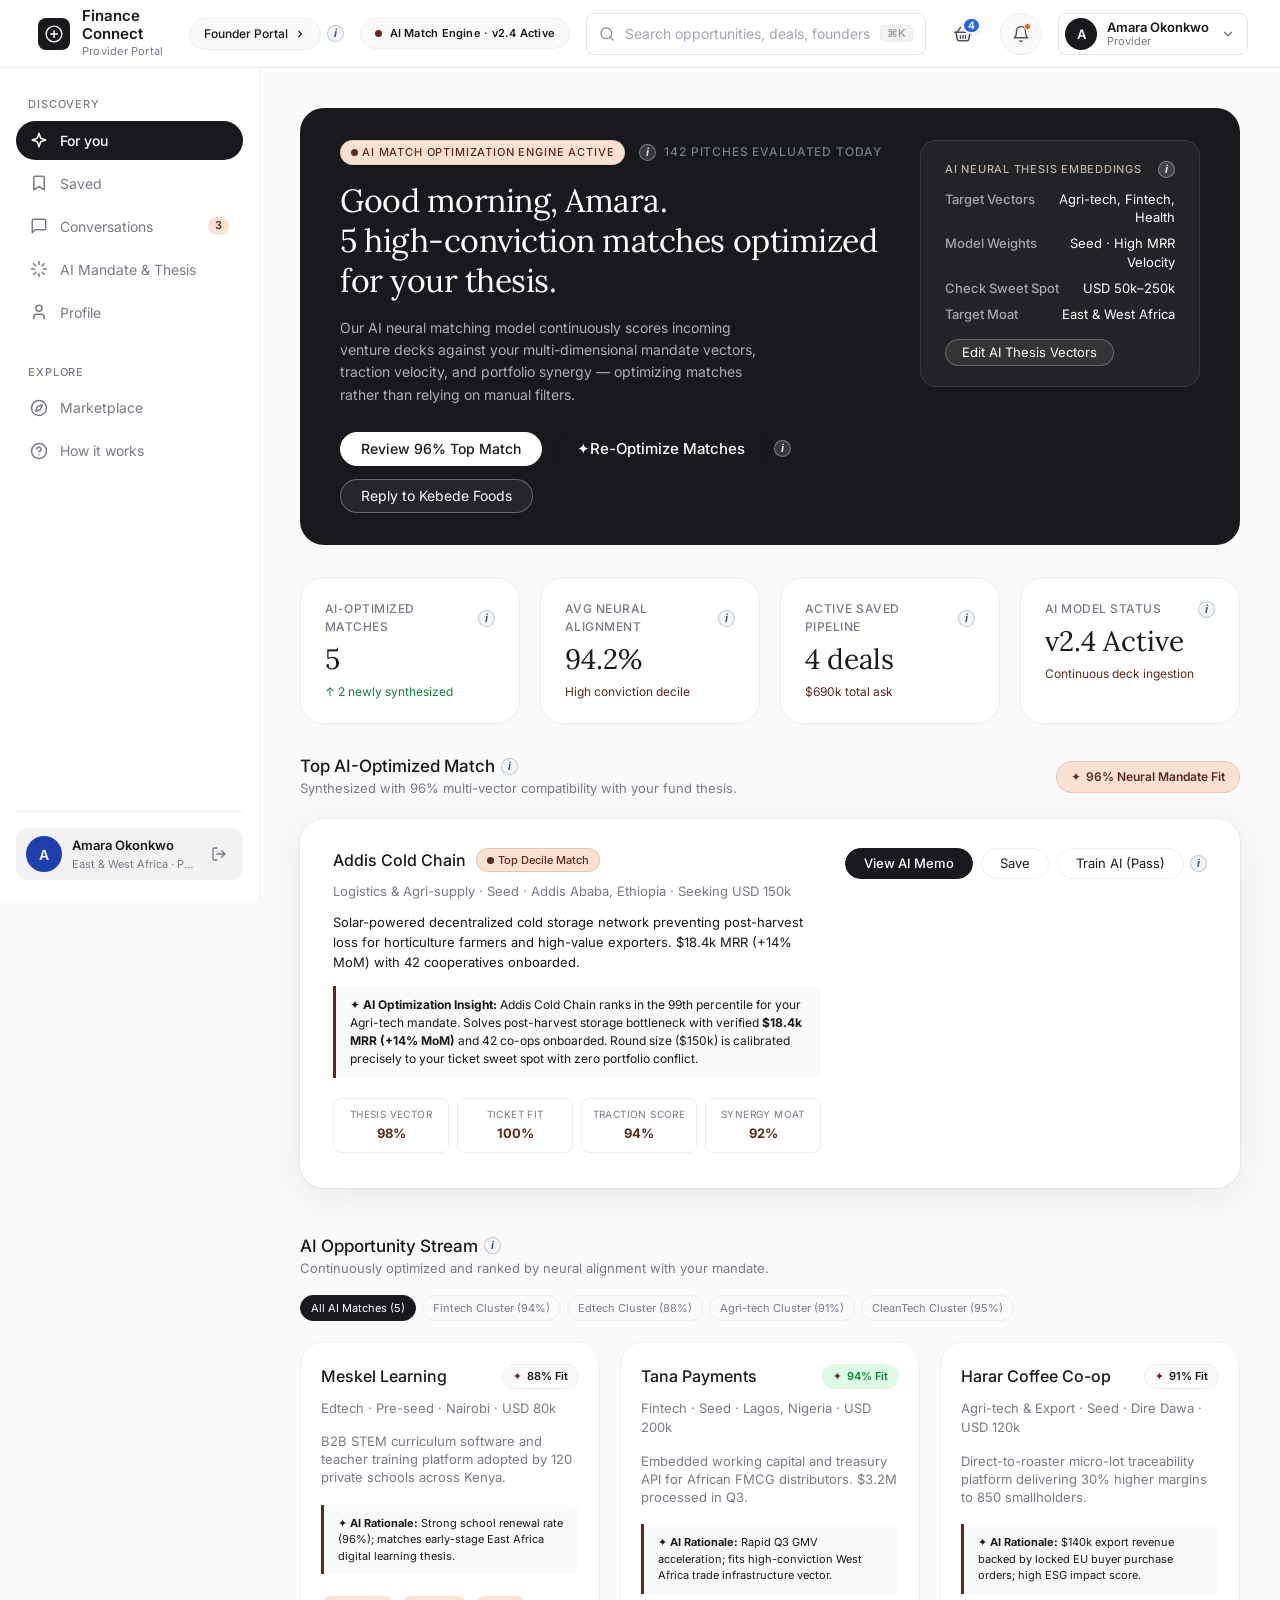
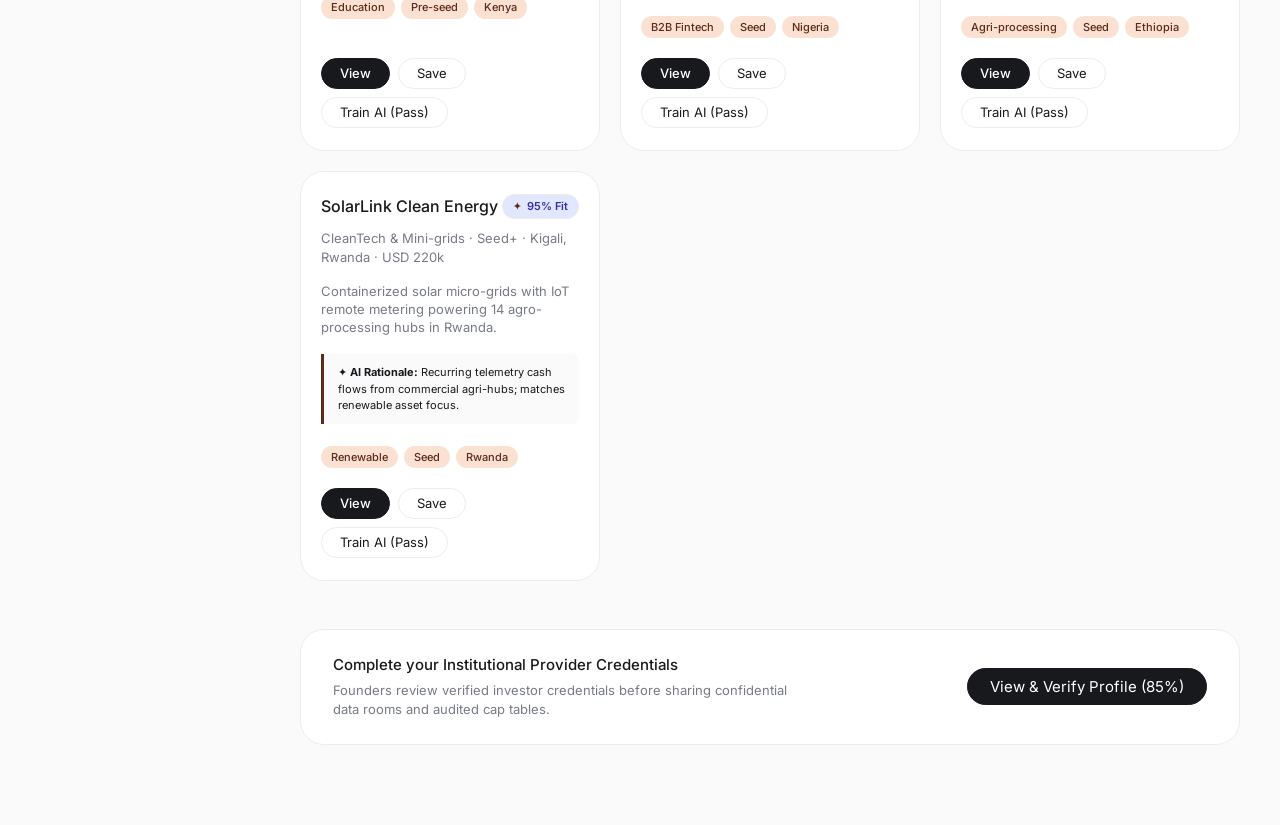
==== commit b80fdebe: "feat: add interactive demo explainer info icons & popovers - Add sleek, accessible 'i' info trigger " ====
--- a/dashboard.html
+++ b/dashboard.html
@@ -44,10 +44,13 @@
     <!-- Right Controls: Search, Basket/Saved Deals, Notifications, User Profile Capsule -->
     <div class="dash-nav-right">
       <!-- Portal Switcher -->
-      <a href="seeker-dashboard.html" class="portal-switch-pill" title="View the platform from the perspective of an entity or business seeking finance">
-        <span>Founder Portal</span>
-        <svg width="12" height="12" viewBox="0 0 24 24" fill="none" stroke="currentColor" stroke-width="2.2"><polyline points="9 18 15 12 9 6"></polyline></svg>
-      </a>
+      <div style="display:flex; align-items:center;">
+        <a href="seeker-dashboard.html" class="portal-switch-pill" title="View the platform from the perspective of an entity or business seeking finance">
+          <span>Founder Portal</span>
+          <svg width="12" height="12" viewBox="0 0 24 24" fill="none" stroke="currentColor" stroke-width="2.2"><polyline points="9 18 15 12 9 6"></polyline></svg>
+        </a>
+        <button type="button" class="demo-info-btn" data-demo-cat="Dual Persona" data-demo-title="Persona Switcher: Investor vs. Founder" data-demo-desc="Switch instantly to the Founder view (Dawit Kebede / Kebede Organic Foods) to show how capital seekers experience the platform." data-demo-tip="Click 'Founder Portal' to showcase the seeker perspective." aria-label="Feature explanation">i</button>
+      </div>
 
       <!-- AI Match Optimization Engine Indicator -->
       <div class="dash-ai-engine-pill" title="AI Match Optimization Engine Active">
@@ -306,6 +309,7 @@
             <div class="dash-hero-left">
               <p class="dash-hero-meta" style="display:flex; align-items:center; gap:8px;">
                 <span class="ai-tag-pill"><span class="ai-pulse-dot"></span> AI Match Optimization Engine Active</span>
+                <button type="button" class="demo-info-btn" data-demo-cat="AI Ingestion" data-demo-title="Autonomous Deal Ingestion Engine" data-demo-desc="Instead of manual keyword searching, our AI neural model embeds incoming venture pitch decks against 4 vectors: thesis fit, traction velocity, check size, and portfolio synergy." data-demo-tip="Tell your audience: '142 pitch decks were evaluated automatically today without analyst fatigue.'" aria-label="Feature explanation">i</button>
                 <span style="font-size:12px; color:var(--color-slate-gray);">142 Pitches Evaluated Today</span>
               </p>
               <h1 class="dash-hero-heading" id="hero-heading">
@@ -316,14 +320,20 @@
               </p>
               <div class="dash-hero-ctas">
                 <button class="btn dash-btn-hero-filled" onclick="openOppModal('addis')">Review 96% Top Match</button>
-                <button class="btn btn-ai-optimize" id="hero-reoptimize-btn" onclick="runAiOptimization()">
-                  <span id="opt-btn-icon">✦</span> <span id="opt-btn-text">Re-Optimize Matches</span>
-                </button>
+                <div style="display:inline-flex; align-items:center;">
+                  <button class="btn btn-ai-optimize" id="hero-reoptimize-btn" onclick="runAiOptimization()">
+                    <span id="opt-btn-icon">✦</span> <span id="opt-btn-text">Re-Optimize Matches</span>
+                  </button>
+                  <button type="button" class="demo-info-btn" data-demo-cat="Model Tuning" data-demo-title="Algorithmic Deal Triage" data-demo-desc="Instantly re-ranks the venture pipeline using the latest model weights, market signals, and newly ingested traction data." data-demo-tip="Click '✦ Re-Optimize Matches' during your demo to show live model re-calculation." aria-label="Feature explanation">i</button>
+                </div>
                 <button class="btn dash-btn-hero-outline" data-tab="conversations">Reply to Kebede Foods</button>
               </div>
             </div>
             <div class="dash-hero-right">
-              <p class="dash-focus-label">AI Neural Thesis Embeddings</p>
+              <p class="dash-focus-label" style="display:flex; align-items:center; justify-content:space-between;">
+                <span>AI Neural Thesis Embeddings</span>
+                <button type="button" class="demo-info-btn" data-demo-cat="Mandate Vectors" data-demo-title="Custom Fund Thesis Configuration" data-demo-desc="Institutional GPs calibrate their exact check sweet spot ($50k–$250k), target sectors, and geographies so only high-conviction deal flow enters their screening radar." data-demo-tip="Click 'Edit AI Thesis Vectors' to demonstrate live parameter tuning." aria-label="Feature explanation">i</button>
+              </p>
               <div class="dash-focus-rows">
                 <div class="dash-focus-row">
                   <span class="dash-focus-key">Target Vectors</span>
@@ -349,22 +359,34 @@
           <!-- Quick Metrics Bar -->
           <div class="view-metrics-strip">
             <div class="metric-box">
-              <span class="metric-label">AI-Optimized Matches</span>
+              <span class="metric-label" style="display:flex; align-items:center; justify-content:space-between;">
+                AI-Optimized Matches
+                <button type="button" class="demo-info-btn" data-demo-cat="Screening" data-demo-title="High-Conviction Filter" data-demo-desc="Venture decks scoring above 90% overall multi-vector alignment with Nile Horizon's seed investment mandate." aria-label="Feature explanation">i</button>
+              </span>
               <span class="metric-value">5</span>
               <span class="metric-trend" style="color:#15803d;">↑ 2 newly synthesized</span>
             </div>
             <div class="metric-box">
-              <span class="metric-label">Avg Neural Alignment</span>
+              <span class="metric-label" style="display:flex; align-items:center; justify-content:space-between;">
+                Avg Neural Alignment
+                <button type="button" class="demo-info-btn" data-demo-cat="AI Precision" data-demo-title="Thesis Fidelity Metric" data-demo-desc="The average cosine similarity across ticket size, sector moat, founder background, and monthly growth rate." aria-label="Feature explanation">i</button>
+              </span>
               <span class="metric-value">94.2%</span>
               <span class="metric-trend">High conviction decile</span>
             </div>
             <div class="metric-box">
-              <span class="metric-label">Active Saved Pipeline</span>
+              <span class="metric-label" style="display:flex; align-items:center; justify-content:space-between;">
+                Active Saved Pipeline
+                <button type="button" class="demo-info-btn" data-demo-cat="Pipeline" data-demo-title="Active Due Diligence Pipeline" data-demo-desc="Deals currently under evaluation or term sheet negotiation by Amara and the investment committee." aria-label="Feature explanation">i</button>
+              </span>
               <span class="metric-value" id="metrics-saved-count">4 deals</span>
               <span class="metric-trend">$690k total ask</span>
             </div>
             <div class="metric-box">
-              <span class="metric-label">AI Model Status</span>
+              <span class="metric-label" style="display:flex; align-items:center; justify-content:space-between;">
+                AI Model Status
+                <button type="button" class="demo-info-btn" data-demo-cat="Infrastructure" data-demo-title="Continuous Learning Engine" data-demo-desc="Indicates the model version (v2.4) currently evaluating decks, parsing financial tables, and detecting customer concentration risks." aria-label="Feature explanation">i</button>
+              </span>
               <span class="metric-value">v2.4 Active</span>
               <span class="metric-trend">Continuous deck ingestion</span>
             </div>
@@ -377,7 +399,10 @@
             <section class="dash-section" id="top-match" aria-labelledby="top-match-heading">
               <div class="dash-section-header">
                 <div>
-                  <h2 class="dash-section-title" id="top-match-heading">Top AI-Optimized Match</h2>
+                  <h2 class="dash-section-title" id="top-match-heading" style="display:flex; align-items:center;">
+                    Top AI-Optimized Match
+                    <button type="button" class="demo-info-btn" data-demo-cat="Deal Synthesis" data-demo-title="Multi-Vector AI Match Memo" data-demo-desc="Breaks down why Addis Cold Chain matches Amara's mandate with 96% confidence across Thesis Vector (98%), Ticket Fit (100%), Traction (94%), and Moat (92%)." data-demo-tip="Click 'View AI Memo' to open the complete institutional investment memo." aria-label="Feature explanation">i</button>
+                  </h2>
                   <p class="dash-section-sub">Synthesized with 96% multi-vector compatibility with your fund thesis.</p>
                 </div>
                 <span class="ai-match-badge highlight" style="padding: 6px 14px; font-size: 12px;">
@@ -423,7 +448,10 @@
                   <div class="opp-card-actions">
                     <button class="btn dash-btn-view" onclick="openOppModal('addis')">View AI Memo</button>
                     <button class="btn dash-btn-outline-sm save-toggle-btn" data-deal="Addis Cold Chain" data-ask="$150k" data-stage="Seed" data-sector="Logistics">Save</button>
-                    <button class="btn dash-btn-outline-sm not-for-me-btn" title="Provides negative reinforcement to tune model weights">Train AI (Pass)</button>
+                    <div style="display:inline-flex; align-items:center;">
+                      <button class="btn dash-btn-outline-sm not-for-me-btn" title="Provides negative reinforcement to tune model weights">Train AI (Pass)</button>
+                      <button type="button" class="demo-info-btn" data-demo-cat="Active Learning" data-demo-title="Reinforcement Feedback Loop" data-demo-desc="When an analyst passes on a deal, the model captures negative feedback signals to penalize similar deal attributes in future ingestion cycles." data-demo-tip="Clicking this teaches the model why a deal was rejected." aria-label="Feature explanation">i</button>
+                    </div>
                   </div>
                 </div>
               </div>
@@ -433,7 +461,10 @@
             <section class="dash-section" id="more-matches" aria-labelledby="more-matches-heading">
               <div class="dash-section-header">
                 <div>
-                  <h2 class="dash-section-title" id="more-matches-heading">AI Opportunity Stream</h2>
+                  <h2 class="dash-section-title" id="more-matches-heading" style="display:flex; align-items:center;">
+                    AI Opportunity Stream
+                    <button type="button" class="demo-info-btn" data-demo-cat="Sector Clusters" data-demo-title="Cluster-Based Deal Screening" data-demo-desc="Deals are automatically grouped into semantic clusters with cluster-level compatibility ratings (e.g. CleanTech 95%, Fintech 94%)." data-demo-tip="Click the cluster tags (e.g. 'Fintech Cluster') to filter opportunities dynamically." aria-label="Feature explanation">i</button>
+                  </h2>
                   <p class="dash-section-sub">Continuously optimized and ranked by neural alignment with your mandate.</p>
                 </div>
                 <div class="trending-pills-wrap" style="margin: 0;">
@@ -1398,6 +1429,23 @@
   <div class="dash-toast" id="dash-toast">
     <svg width="18" height="18" viewBox="0 0 24 24" fill="none" stroke="currentColor" stroke-width="2"><polyline points="20 6 9 17 4 12"/></svg>
     <span id="toast-text">Action completed successfully</span>
+  </div>
+
+  <!-- ── DEMO EXPLAINER FLOATING POPOVER ── -->
+  <div class="demo-explainer-popover" id="demo-explainer-popover" role="dialog" aria-modal="true" aria-labelledby="demo-popover-title">
+    <div class="demo-popover-header">
+      <span class="demo-popover-badge" id="demo-popover-badge">💡 Demo Walkthrough</span>
+      <button class="demo-popover-close" id="demo-popover-close-btn" aria-label="Close explainer">×</button>
+    </div>
+    <h3 class="demo-popover-title" id="demo-popover-title">Feature Overview</h3>
+    <p class="demo-popover-body" id="demo-popover-body">Description</p>
+    <div class="demo-popover-tip" id="demo-popover-tip-wrap" style="display:none;">
+      <span>👉</span>
+      <div id="demo-popover-tip-text">Demo tip</div>
+    </div>
+    <div class="demo-popover-footer">
+      <button class="demo-popover-dismiss" id="demo-popover-dismiss-btn">Got it</button>
+    </div>
   </div>
 
 
@@ -2213,6 +2261,95 @@
         window.switchTab('for-you');
       }
 
+      // ── DEMO EXPLAINER LOGIC ──
+      function initDemoExplainer() {
+        const popover = document.getElementById('demo-explainer-popover');
+        if (!popover) return;
+
+        const closeBtn = document.getElementById('demo-popover-close-btn');
+        const dismissBtn = document.getElementById('demo-popover-dismiss-btn');
+
+        function closePopover() {
+          popover.classList.remove('open');
+          document.querySelectorAll('.demo-info-btn').forEach(b => b.classList.remove('active'));
+        }
+
+        if (closeBtn) closeBtn.addEventListener('click', closePopover);
+        if (dismissBtn) dismissBtn.addEventListener('click', closePopover);
+
+        document.querySelectorAll('.demo-info-btn').forEach(btn => {
+          btn.addEventListener('click', function(e) {
+            e.stopPropagation();
+            if (this.classList.contains('active') && popover.classList.contains('open')) {
+              closePopover();
+              return;
+            }
+
+            const title = this.getAttribute('data-demo-title') || 'Feature Overview';
+            const cat = this.getAttribute('data-demo-cat') || 'Demo Guide';
+            const desc = this.getAttribute('data-demo-desc') || '';
+            const tip = this.getAttribute('data-demo-tip') || '';
+
+            document.getElementById('demo-popover-badge').textContent = '💡 ' + cat;
+            document.getElementById('demo-popover-title').textContent = title;
+            document.getElementById('demo-popover-body').textContent = desc;
+
+            const tipWrap = document.getElementById('demo-popover-tip-wrap');
+            if (tip) {
+              tipWrap.style.display = 'flex';
+              document.getElementById('demo-popover-tip-text').textContent = tip;
+            } else {
+              tipWrap.style.display = 'none';
+            }
+
+            document.querySelectorAll('.demo-info-btn').forEach(b => b.classList.remove('active'));
+            this.classList.add('active');
+            popover.classList.add('open');
+
+            // Positioning logic
+            const rect = this.getBoundingClientRect();
+            const popoverWidth = 340;
+            const padding = 16;
+
+            let left = rect.left + rect.width / 2 - popoverWidth / 2;
+            if (left < padding) left = padding;
+            if (left + popoverWidth > window.innerWidth - padding) {
+              left = window.innerWidth - popoverWidth - padding;
+            }
+
+            const popoverHeight = popover.offsetHeight || 230;
+            let top = rect.bottom + 10;
+            if (top + popoverHeight > window.innerHeight - padding && rect.top - popoverHeight - 10 > padding) {
+              top = rect.top - popoverHeight - 10;
+            }
+
+            popover.style.left = `${left}px`;
+            popover.style.top = `${top}px`;
+          });
+        });
+
+        document.addEventListener('click', (e) => {
+          if (!popover.contains(e.target) && !e.target.closest('.demo-info-btn')) {
+            closePopover();
+          }
+        });
+
+        document.addEventListener('keydown', (e) => {
+          if (e.key === 'Escape') closePopover();
+        });
+      }
+
+      initDemoExplainer();
+
+      // If demo_open is present in URL, auto-highlight the first hero info trigger
+      const urlParams = new URLSearchParams(window.location.search);
+      if (urlParams.has('demo_open')) {
+        setTimeout(() => {
+          const btn = document.querySelector('.dash-hero .demo-info-btn') || document.querySelector('.demo-info-btn');
+          if (btn) btn.click();
+        }, 350);
+      }
+
     })();
   </script>
 
--- a/dashboard.css
+++ b/dashboard.css
@@ -2667,11 +2667,12 @@
   background: var(--color-paper-white);
   border: 1px solid var(--color-border);
   border-radius: 16px;
-  padding: 20px 24px;
+  padding: 16px 20px;
   display: flex;
   align-items: center;
   justify-content: space-between;
-  gap: 18px;
+  gap: 14px;
+  flex-wrap: wrap;
   transition: transform 0.15s ease, box-shadow 0.15s ease, border-color 0.15s ease;
 }
 
@@ -2718,7 +2719,6 @@
   font-size: 12px;
   color: var(--color-slate-gray);
   line-height: 1.45;
-  max-width: 50ch;
 }
 
 .facility-amount-col {
@@ -3026,3 +3026,197 @@
   background: #fef3c7;
   color: #b45309;
 }
+
+/* ========================================================
+   DEMO EXPLAINER INFO SYSTEM (CLEAN & PROFESSIONAL)
+   ======================================================== */
+
+.demo-info-btn {
+  display: inline-flex;
+  align-items: center;
+  justify-content: center;
+  width: 17px;
+  height: 17px;
+  border-radius: 50%;
+  font-family: var(--font-body);
+  font-size: 11px;
+  font-weight: 700;
+  font-style: italic;
+  line-height: 1;
+  cursor: pointer;
+  border: 1px solid rgba(100, 116, 139, 0.35);
+  background: rgba(241, 245, 249, 0.9);
+  color: #475569;
+  vertical-align: middle;
+  margin-left: 6px;
+  transition: all 0.18s cubic-bezier(0.16, 1, 0.3, 1);
+  padding: 0;
+  flex-shrink: 0;
+  position: relative;
+  outline: none;
+  box-shadow: 0 1px 2px rgba(0, 0, 0, 0.04);
+}
+
+.demo-info-btn:hover,
+.demo-info-btn:focus-visible,
+.demo-info-btn.active {
+  border-color: #0284c7;
+  background: #e0f2fe;
+  color: #0369a1;
+  transform: scale(1.12);
+  box-shadow: 0 0 0 3px rgba(14, 165, 233, 0.2);
+}
+
+/* Inside Dark Contexts (like .dash-hero) */
+.dash-hero .demo-info-btn,
+.dash-focus-label .demo-info-btn {
+  border-color: rgba(255, 255, 255, 0.35);
+  background: rgba(255, 255, 255, 0.14);
+  color: rgba(255, 255, 255, 0.9);
+}
+
+.dash-hero .demo-info-btn:hover,
+.dash-hero .demo-info-btn:focus-visible,
+.dash-hero .demo-info-btn.active,
+.dash-focus-label .demo-info-btn:hover,
+.dash-focus-label .demo-info-btn:focus-visible,
+.dash-focus-label .demo-info-btn.active {
+  border-color: #38bdf8;
+  background: rgba(56, 189, 248, 0.3);
+  color: #ffffff;
+  box-shadow: 0 0 0 3px rgba(56, 189, 248, 0.35);
+}
+
+/* Floating Demo Explainer Popover */
+.demo-explainer-popover {
+  position: fixed;
+  z-index: 99999;
+  width: 340px;
+  max-width: calc(100vw - 32px);
+  background: #ffffff;
+  border: 1px solid #cbd5e1;
+  border-radius: 16px;
+  box-shadow: 0 20px 45px -10px rgba(15, 23, 42, 0.22), 0 8px 16px -6px rgba(15, 23, 42, 0.08);
+  padding: 18px 20px 16px 20px;
+  display: none;
+  flex-direction: column;
+  gap: 10px;
+  animation: demoPopoverIn 0.2s cubic-bezier(0.16, 1, 0.3, 1);
+  color: #0f172a;
+  text-align: left;
+}
+
+.demo-explainer-popover.open {
+  display: flex;
+}
+
+@keyframes demoPopoverIn {
+  from {
+    opacity: 0;
+    transform: translateY(6px) scale(0.97);
+  }
+  to {
+    opacity: 1;
+    transform: translateY(0) scale(1);
+  }
+}
+
+.demo-popover-header {
+  display: flex;
+  align-items: center;
+  justify-content: space-between;
+  gap: 10px;
+  border-bottom: 1px solid #f1f5f9;
+  padding-bottom: 8px;
+}
+
+.demo-popover-badge {
+  display: inline-flex;
+  align-items: center;
+  gap: 5px;
+  font-family: var(--font-body);
+  font-size: 11px;
+  font-weight: 700;
+  text-transform: uppercase;
+  letter-spacing: 0.05em;
+  color: #0369a1;
+  background: #e0f2fe;
+  padding: 3px 8px;
+  border-radius: 999px;
+}
+
+.demo-popover-close {
+  background: transparent;
+  border: none;
+  color: #94a3b8;
+  font-size: 18px;
+  cursor: pointer;
+  line-height: 1;
+  padding: 2px 6px;
+  border-radius: 6px;
+  transition: all 0.15s ease;
+}
+
+.demo-popover-close:hover {
+  background: #f1f5f9;
+  color: #0f172a;
+}
+
+.demo-popover-title {
+  font-family: var(--font-body);
+  font-size: 15px;
+  font-weight: 600;
+  color: #0f172a;
+  margin: 0;
+  line-height: 1.35;
+}
+
+.demo-popover-body {
+  font-family: var(--font-body);
+  font-size: 12.5px;
+  color: #475569;
+  line-height: 1.55;
+  margin: 0;
+}
+
+.demo-popover-tip {
+  background: #fffbeb;
+  border-left: 3px solid #f59e0b;
+  border-radius: 0 8px 8px 0;
+  padding: 8px 12px;
+  font-size: 11.5px;
+  color: #78350f;
+  line-height: 1.45;
+  display: flex;
+  align-items: flex-start;
+  gap: 6px;
+}
+
+.demo-popover-tip strong {
+  color: #92400e;
+}
+
+.demo-popover-footer {
+  display: flex;
+  justify-content: flex-end;
+  padding-top: 4px;
+}
+
+.demo-popover-dismiss {
+  font-family: var(--font-body);
+  font-size: 11px;
+  font-weight: 600;
+  color: #0284c7;
+  background: #f0f9ff;
+  border: 1px solid #bae6fd;
+  border-radius: 8px;
+  padding: 5px 12px;
+  cursor: pointer;
+  transition: all 0.15s ease;
+}
+
+.demo-popover-dismiss:hover {
+  background: #0284c7;
+  color: #ffffff;
+  border-color: #0284c7;
+}
